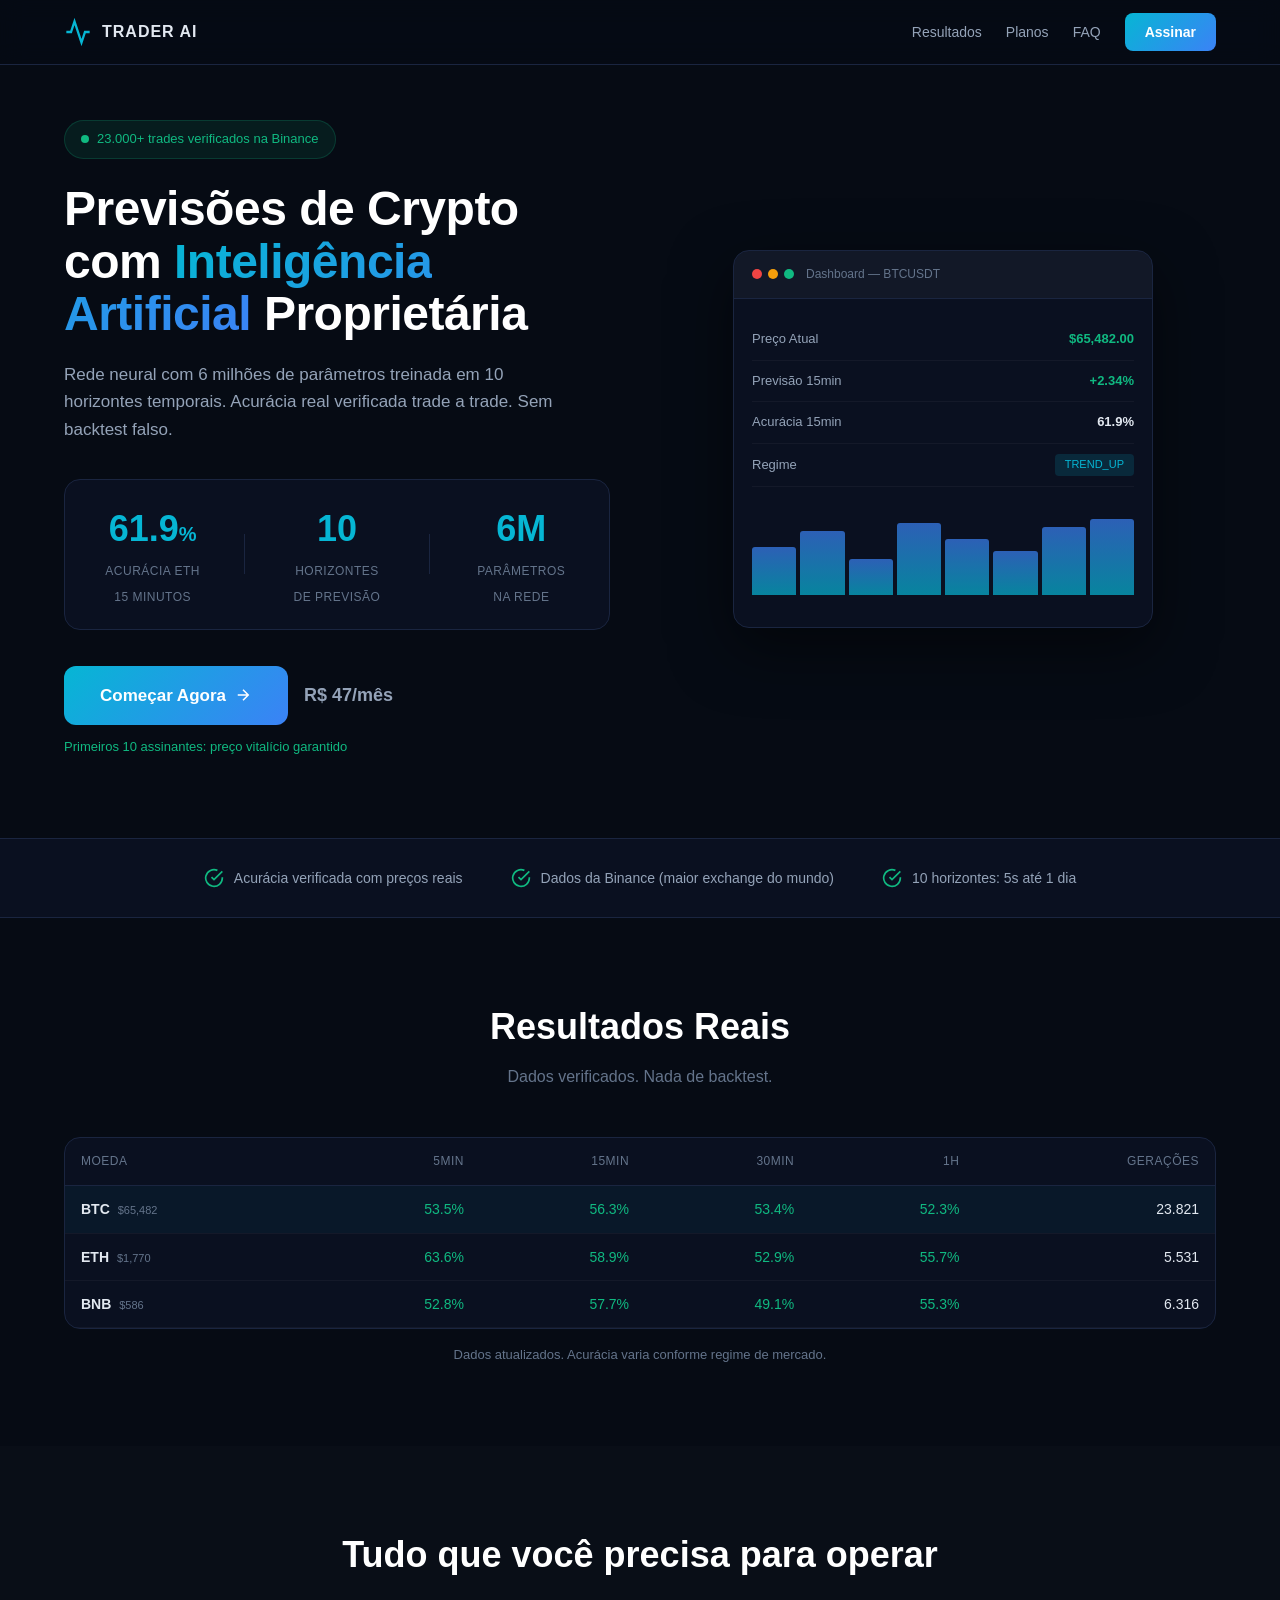
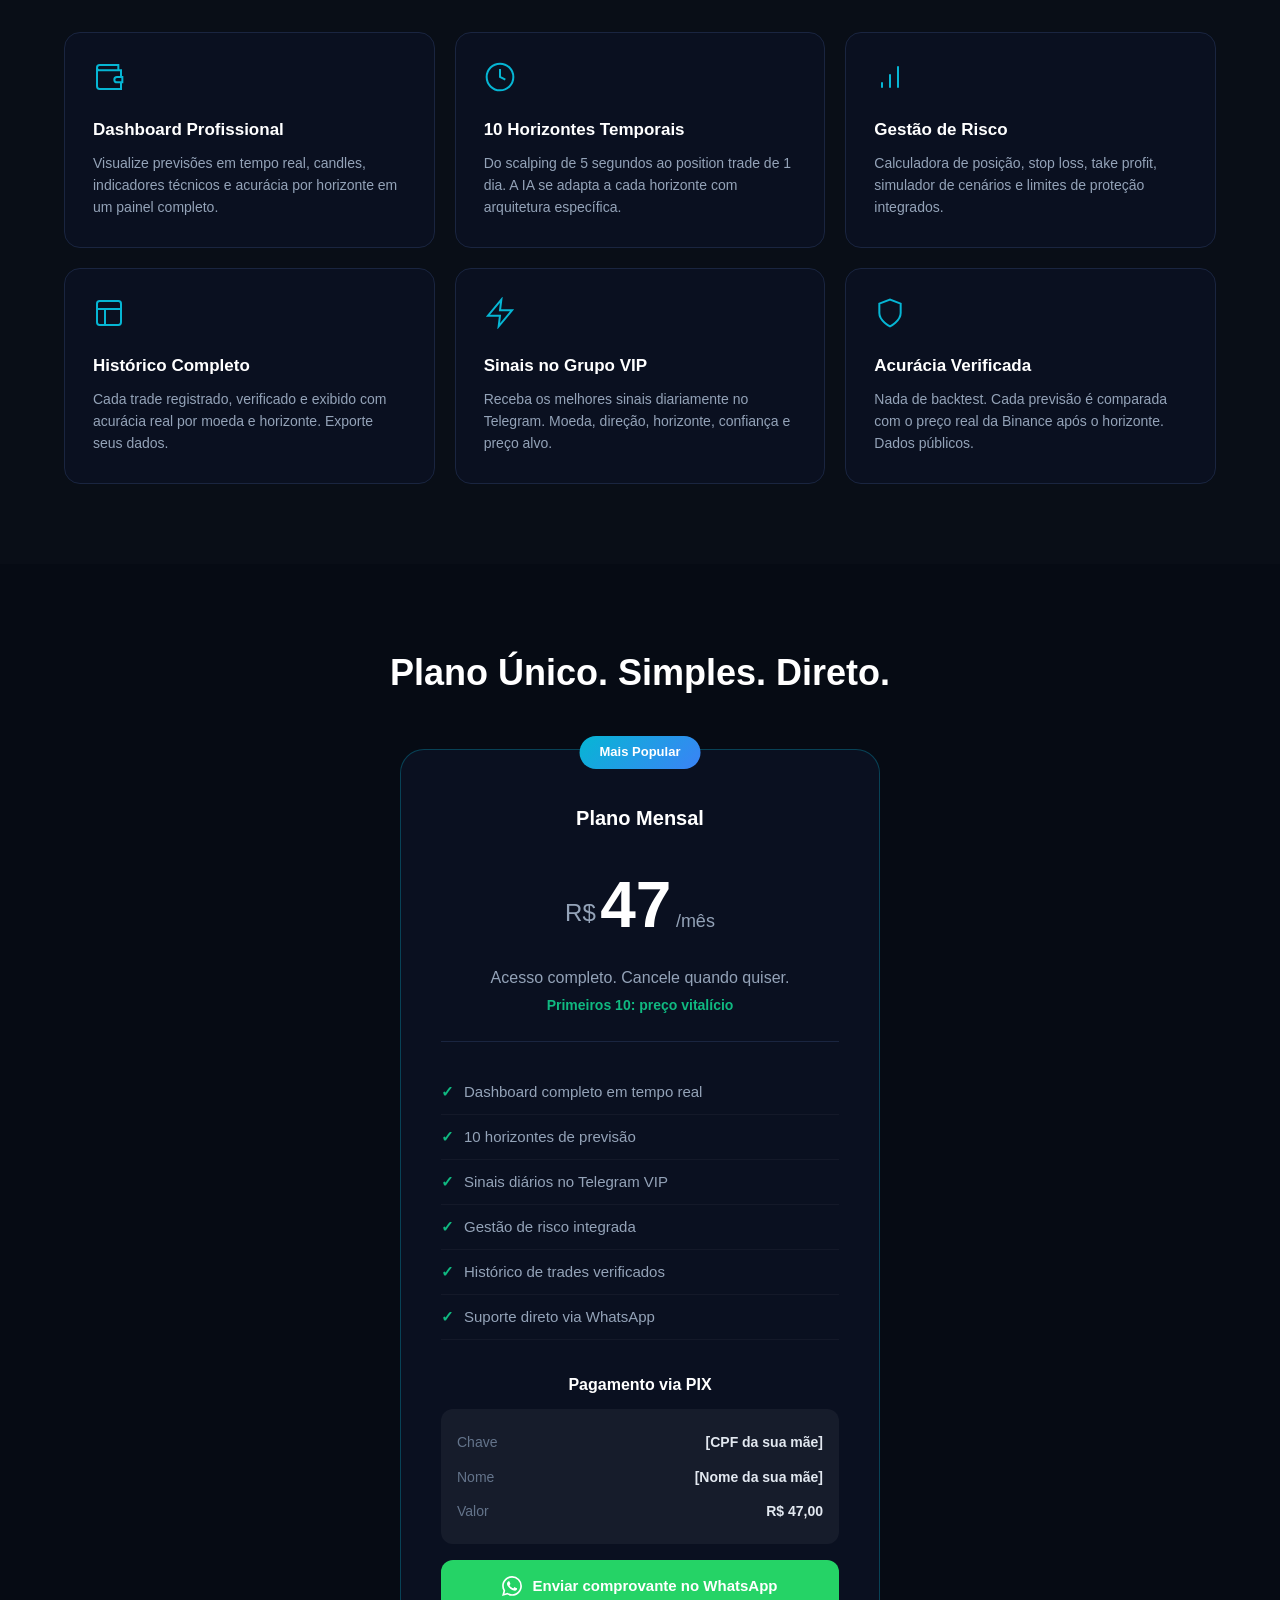
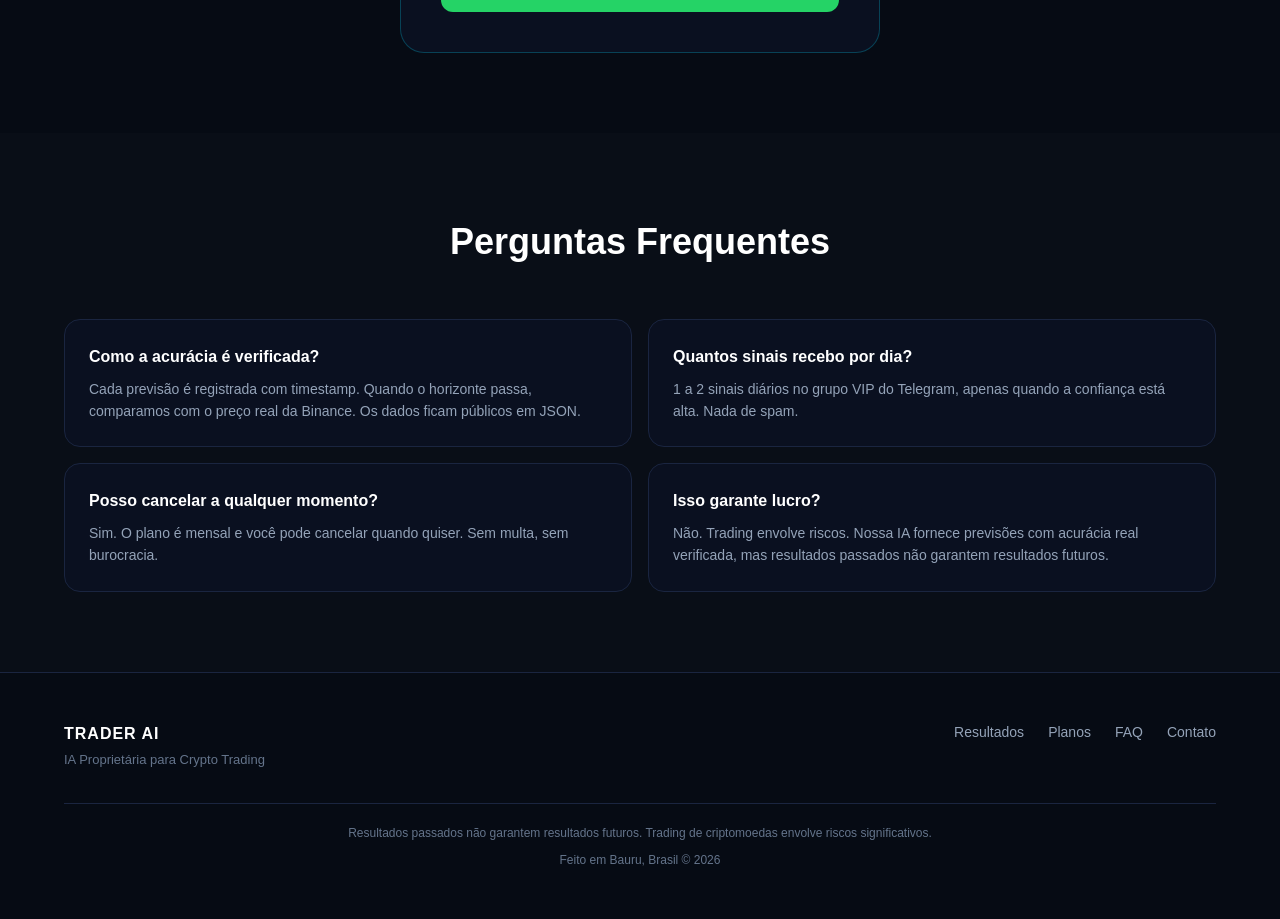
==== index.html @ 10a790f3 "Landing page finalizada - dados de pagamento" ====
<!DOCTYPE html>
<html lang="pt-BR">
<head>
    <meta charset="UTF-8">
    <meta name="viewport" content="width=device-width, initial-scale=1.0">
    <title>Trader AI — Previsões de Crypto com IA Proprietária | 61.9% Acurácia Real</title>
    <meta name="description" content="IA com 6 milhões de parâmetros prevê criptomoedas em 10 horizontes temporais. Acurácia real verificada na Binance. Dashboard profissional. Sinais diários.">
    <link rel="stylesheet" href="style.css">
    <link rel="icon" href="data:image/svg+xml,<svg xmlns='http://www.w3.org/2000/svg' viewBox='0 0 100 100'><text y='.9em' font-size='90'>📊</text></svg>">
</head>
<body>
    <!-- Navbar -->
    <nav class="navbar">
        <div class="container nav-content">
            <a href="#" class="logo">
                <svg width="28" height="28" viewBox="0 0 24 24" fill="none" stroke="currentColor" stroke-width="2"><polyline points="22 12 18 12 15 21 9 3 6 12 2 12"/></svg>
                <span>TRADER AI</span>
            </a>
            <div class="nav-links">
                <a href="#resultados">Resultados</a>
                <a href="#planos">Planos</a>
                <a href="#faq">FAQ</a>
                <a href="#pagar" class="nav-cta">Assinar</a>
            </div>
        </div>
    </nav>

    <!-- Hero -->
    <section class="hero">
        <div class="container">
            <div class="hero-grid">
                <div class="hero-text">
                    <div class="hero-badge">
                        <span class="pulse"></span>
                        23.000+ trades verificados na Binance
                    </div>
                    <h1>
                        Previsões de Crypto com
                        <span class="gradient-text">Inteligência Artificial</span>
                        Proprietária
                    </h1>
                    <p class="hero-desc">
                        Rede neural com 6 milhões de parâmetros treinada em 10 horizontes temporais.
                        Acurácia real verificada trade a trade. Sem backtest falso.
                    </p>
                    
                    <!-- Métricas -->
                    <div class="hero-metrics">
                        <div class="hero-metric">
                            <span class="hero-metric-value">61.9<span class="unit">%</span></span>
                            <span class="hero-metric-label">Acurácia ETH<br>15 minutos</span>
                        </div>
                        <div class="hero-metric-divider"></div>
                        <div class="hero-metric">
                            <span class="hero-metric-value">10</span>
                            <span class="hero-metric-label">Horizontes<br>de Previsão</span>
                        </div>
                        <div class="hero-metric-divider"></div>
                        <div class="hero-metric">
                            <span class="hero-metric-value">6M</span>
                            <span class="hero-metric-label">Parâmetros<br>na Rede</span>
                        </div>
                    </div>

                    <!-- CTA -->
                    <div class="hero-cta">
                        <a href="#pagar" class="btn-primary">
                            Começar Agora
                            <svg width="18" height="18" viewBox="0 0 24 24" fill="none" stroke="currentColor" stroke-width="2"><path d="M5 12h14M12 5l7 7-7 7"/></svg>
                        </a>
                        <span class="hero-price">R$ 47/mês</span>
                    </div>
                    <p class="hero-guarantee">Primeiros 10 assinantes: preço vitalício garantido</p>
                </div>

                <!-- Dashboard Preview -->
                <div class="hero-preview">
                    <div class="preview-card">
                        <div class="preview-header">
                            <div class="preview-dots">
                                <span></span><span></span><span></span>
                            </div>
                            <span class="preview-title">Dashboard — BTCUSDT</span>
                        </div>
                        <div class="preview-body">
                            <div class="preview-row">
                                <span>Preço Atual</span>
                                <span class="preview-value up">$65,482.00</span>
                            </div>
                            <div class="preview-row">
                                <span>Previsão 15min</span>
                                <span class="preview-value up">+2.34%</span>
                            </div>
                            <div class="preview-row">
                                <span>Acurácia 15min</span>
                                <span class="preview-value">61.9%</span>
                            </div>
                            <div class="preview-row">
                                <span>Regime</span>
                                <span class="preview-badge">trend_up</span>
                            </div>
                            <div class="preview-chart">
                                <div class="chart-bars">
                                    <span style="height:60%"></span><span style="height:80%"></span>
                                    <span style="height:45%"></span><span style="height:90%"></span>
                                    <span style="height:70%"></span><span style="height:55%"></span>
                                    <span style="height:85%"></span><span style="height:95%"></span>
                                </div>
                            </div>
                        </div>
                    </div>
                </div>
            </div>
        </div>
    </section>

    <!-- Trust Bar -->
    <section class="trust-bar">
        <div class="container">
            <div class="trust-items">
                <div class="trust-item">
                    <svg width="20" height="20" viewBox="0 0 24 24" fill="none" stroke="#10b981" stroke-width="2"><path d="M22 11.08V12a10 10 0 1 1-5.93-9.14"/><polyline points="22 4 12 14.01 9 11.01"/></svg>
                    <span>Acurácia verificada com preços reais</span>
                </div>
                <div class="trust-item">
                    <svg width="20" height="20" viewBox="0 0 24 24" fill="none" stroke="#10b981" stroke-width="2"><path d="M22 11.08V12a10 10 0 1 1-5.93-9.14"/><polyline points="22 4 12 14.01 9 11.01"/></svg>
                    <span>Dados da Binance (maior exchange do mundo)</span>
                </div>
                <div class="trust-item">
                    <svg width="20" height="20" viewBox="0 0 24 24" fill="none" stroke="#10b981" stroke-width="2"><path d="M22 11.08V12a10 10 0 1 1-5.93-9.14"/><polyline points="22 4 12 14.01 9 11.01"/></svg>
                    <span>10 horizontes: 5s até 1 dia</span>
                </div>
            </div>
        </div>
    </section>

    <!-- Resultados Reais -->
    <section class="results" id="resultados">
        <div class="container">
            <h2>Resultados Reais</h2>
            <p class="section-sub">Dados verificados. Nada de backtest.</p>
            
            <div class="results-table-wrapper">
                <table class="results-table">
                    <thead>
                        <tr>
                            <th>Moeda</th>
                            <th>5min</th>
                            <th>15min</th>
                            <th>30min</th>
                            <th>1h</th>
                            <th>Gerações</th>
                        </tr>
                    </thead>
                    <tbody>
                        <tr class="highlight-row">
                            <td><strong>BTC</strong> <span class="price-small">$65,482</span></td>
                            <td class="up">53.5%</td>
                            <td class="up">56.3%</td>
                            <td class="up">53.4%</td>
                            <td class="up">52.3%</td>
                            <td>23.821</td>
                        </tr>
                        <tr>
                            <td><strong>ETH</strong> <span class="price-small">$1,770</span></td>
                            <td class="up">63.6%</td>
                            <td class="up">58.9%</td>
                            <td class="up">52.9%</td>
                            <td class="up">55.7%</td>
                            <td>5.531</td>
                        </tr>
                        <tr>
                            <td><strong>BNB</strong> <span class="price-small">$586</span></td>
                            <td class="up">52.8%</td>
                            <td class="up">57.7%</td>
                            <td class="up">49.1%</td>
                            <td class="up">55.3%</td>
                            <td>6.316</td>
                        </tr>
                    </tbody>
                </table>
            </div>
            <p class="results-note">Dados atualizados. Acurácia varia conforme regime de mercado.</p>
        </div>
    </section>

    <!-- Features -->
    <section class="features">
        <div class="container">
            <h2>Tudo que você precisa para operar</h2>
            <div class="features-grid">
                <div class="feature-card">
                    <div class="feature-icon">
                        <svg width="32" height="32" viewBox="0 0 24 24" fill="none" stroke="#06b6d4" stroke-width="1.5"><path d="M21 12V7H5a2 2 0 0 1 0-4h14v4"/><path d="M3 5v14a2 2 0 0 0 2 2h16v-5"/><path d="M18 12a2 2 0 0 0 0 4h4v-4Z"/></svg>
                    </div>
                    <h3>Dashboard Profissional</h3>
                    <p>Visualize previsões em tempo real, candles, indicadores técnicos e acurácia por horizonte em um painel completo.</p>
                </div>
                <div class="feature-card">
                    <div class="feature-icon">
                        <svg width="32" height="32" viewBox="0 0 24 24" fill="none" stroke="#06b6d4" stroke-width="1.5"><circle cx="12" cy="12" r="10"/><path d="M12 6v6l4 2"/></svg>
                    </div>
                    <h3>10 Horizontes Temporais</h3>
                    <p>Do scalping de 5 segundos ao position trade de 1 dia. A IA se adapta a cada horizonte com arquitetura específica.</p>
                </div>
                <div class="feature-card">
                    <div class="feature-icon">
                        <svg width="32" height="32" viewBox="0 0 24 24" fill="none" stroke="#06b6d4" stroke-width="1.5"><path d="M12 20V10"/><path d="M18 20V4"/><path d="M6 20v-4"/></svg>
                    </div>
                    <h3>Gestão de Risco</h3>
                    <p>Calculadora de posição, stop loss, take profit, simulador de cenários e limites de proteção integrados.</p>
                </div>
                <div class="feature-card">
                    <div class="feature-icon">
                        <svg width="32" height="32" viewBox="0 0 24 24" fill="none" stroke="#06b6d4" stroke-width="1.5"><rect x="3" y="3" width="18" height="18" rx="2" ry="2"/><line x1="3" y1="9" x2="21" y2="9"/><line x1="9" y1="21" x2="9" y2="9"/></svg>
                    </div>
                    <h3>Histórico Completo</h3>
                    <p>Cada trade registrado, verificado e exibido com acurácia real por moeda e horizonte. Exporte seus dados.</p>
                </div>
                <div class="feature-card">
                    <div class="feature-icon">
                        <svg width="32" height="32" viewBox="0 0 24 24" fill="none" stroke="#06b6d4" stroke-width="1.5"><path d="M13 2L3 14h9l-1 8 10-12h-9l1-8z"/></svg>
                    </div>
                    <h3>Sinais no Grupo VIP</h3>
                    <p>Receba os melhores sinais diariamente no Telegram. Moeda, direção, horizonte, confiança e preço alvo.</p>
                </div>
                <div class="feature-card">
                    <div class="feature-icon">
                        <svg width="32" height="32" viewBox="0 0 24 24" fill="none" stroke="#06b6d4" stroke-width="1.5"><path d="M12 22s8-4 8-10V5l-8-3-8 3v7c0 6 8 10 8 10z"/></svg>
                    </div>
                    <h3>Acurácia Verificada</h3>
                    <p>Nada de backtest. Cada previsão é comparada com o preço real da Binance após o horizonte. Dados públicos.</p>
                </div>
            </div>
        </div>
    </section>

    <!-- Planos -->
    <section class="pricing" id="planos">
        <div class="container">
            <h2>Plano Único. Simples. Direto.</h2>
            
            <div class="pricing-card" id="pagar">
                <div class="pricing-badge">Mais Popular</div>
                <h3>Plano Mensal</h3>
                <div class="pricing-price">
                    <span class="price-symbol">R$</span>
                    <span class="price-amount">47</span>
                    <span class="price-month">/mês</span>
                </div>
                <p class="pricing-desc">Acesso completo. Cancele quando quiser.</p>
                <p class="pricing-lifetime">Primeiros 10: preço vitalício</p>
                
                <ul class="pricing-features">
                    <li>Dashboard completo em tempo real</li>
                    <li>10 horizontes de previsão</li>
                    <li>Sinais diários no Telegram VIP</li>
                    <li>Gestão de risco integrada</li>
                    <li>Histórico de trades verificados</li>
                    <li>Suporte direto via WhatsApp</li>
                </ul>

                <div class="payment-section">
                    <h4>Pagamento via PIX</h4>
                    <div class="pix-box">
                        <div class="pix-row">
                            <span class="pix-label">Chave</span>
                            <span class="pix-value">[CPF da sua mãe]</span>
                        </div>
                        <div class="pix-row">
                            <span class="pix-label">Nome</span>
                            <span class="pix-value">[Nome da sua mãe]</span>
                        </div>
                        <div class="pix-row">
                            <span class="pix-label">Valor</span>
                            <span class="pix-value">R$ 47,00</span>
                        </div>
                    </div>
                    
                    <a href="https://wa.me/14991840826" class="btn-whatsapp" target="_blank">
                        <svg width="20" height="20" viewBox="0 0 24 24" fill="currentColor"><path d="M17.472 14.382c-.297-.149-1.758-.867-2.03-.967-.273-.099-.471-.148-.67.15-.197.297-.767.966-.94 1.164-.173.199-.347.223-.644.075-.297-.15-1.255-.463-2.39-1.475-.883-.788-1.48-1.761-1.653-2.059-.173-.297-.018-.458.13-.606.134-.133.298-.347.446-.52.149-.174.198-.298.298-.497.099-.198.05-.371-.025-.52-.075-.149-.669-1.612-.916-2.207-.242-.579-.487-.5-.669-.51-.173-.008-.371-.01-.57-.01-.198 0-.52.074-.792.372-.272.297-1.04 1.016-1.04 2.479 0 1.462 1.065 2.875 1.213 3.074.149.198 2.096 3.2 5.077 4.487.709.306 1.262.489 1.694.625.712.227 1.36.195 1.871.118.571-.085 1.758-.719 2.006-1.413.248-.694.248-1.289.173-1.413-.074-.124-.272-.198-.57-.347m-5.421 7.403h-.004a9.87 9.87 0 0 1-5.031-1.378l-.361-.214-3.741.982.998-3.648-.235-.374a9.86 9.86 0 0 1-1.51-5.26c.001-5.45 4.436-9.884 9.888-9.884 2.64 0 5.122 1.03 6.988 2.898a9.825 9.825 0 0 1 2.893 6.994c-.003 5.45-4.437 9.884-9.885 9.884m8.413-18.297A11.815 11.815 0 0 0 12.05 0C5.495 0 .16 5.335.157 11.892c0 2.096.547 4.142 1.588 5.945L.057 24l6.305-1.654a11.882 11.882 0 0 0 5.683 1.448h.005c6.554 0 11.89-5.335 11.893-11.893a11.821 11.821 0 0 0-3.48-8.413Z"/></svg>
                        Enviar comprovante no WhatsApp
                    </a>
                </div>
            </div>
        </div>
    </section>

    <!-- FAQ -->
    <section class="faq" id="faq">
        <div class="container">
            <h2>Perguntas Frequentes</h2>
            <div class="faq-grid">
                <div class="faq-card">
                    <h3>Como a acurácia é verificada?</h3>
                    <p>Cada previsão é registrada com timestamp. Quando o horizonte passa, comparamos com o preço real da Binance. Os dados ficam públicos em JSON.</p>
                </div>
                <div class="faq-card">
                    <h3>Quantos sinais recebo por dia?</h3>
                    <p>1 a 2 sinais diários no grupo VIP do Telegram, apenas quando a confiança está alta. Nada de spam.</p>
                </div>
                <div class="faq-card">
                    <h3>Posso cancelar a qualquer momento?</h3>
                    <p>Sim. O plano é mensal e você pode cancelar quando quiser. Sem multa, sem burocracia.</p>
                </div>
                <div class="faq-card">
                    <h3>Isso garante lucro?</h3>
                    <p>Não. Trading envolve riscos. Nossa IA fornece previsões com acurácia real verificada, mas resultados passados não garantem resultados futuros.</p>
                </div>
            </div>
        </div>
    </section>

    <!-- Footer -->
    <footer>
        <div class="container">
            <div class="footer-content">
                <div class="footer-brand">
                    <span class="logo-text">TRADER AI</span>
                    <p>IA Proprietária para Crypto Trading</p>
                </div>
                <div class="footer-links">
                    <a href="#resultados">Resultados</a>
                    <a href="#planos">Planos</a>
                    <a href="#faq">FAQ</a>
                    <a href="https://wa.me/14991840826">Contato</a>
                </div>
            </div>
            <div class="footer-bottom">
                <p>Resultados passados não garantem resultados futuros. Trading de criptomoedas envolve riscos significativos.</p>
                <p class="footer-copy">Feito em Bauru, Brasil &copy; 2026</p>
            </div>
        </div>
    </footer>
</body>
</html>
---- style.css ----
/* ============================================ */
/* TRADER AI - LANDING PAGE PREMIUM             */
/* ============================================ */

:root {
    --bg: #060b14;
    --bg-card: #0a1020;
    --border: #1a2540;
    --cyan: #06b6d4;
    --blue: #3b82f6;
    --green: #10b981;
    --red: #ef4444;
    --text: #e2e8f0;
    --text-dim: #94a3b8;
    --text-muted: #64748b;
}

* {
    margin: 0;
    padding: 0;
    box-sizing: border-box;
}

body {
    font-family: -apple-system, BlinkMacSystemFont, 'Segoe UI', 'Inter', Roboto, sans-serif;
    background: var(--bg);
    color: var(--text);
    line-height: 1.6;
    -webkit-font-smoothing: antialiased;
}

.container {
    max-width: 1200px;
    margin: 0 auto;
    padding: 0 24px;
}

/* ============================================ */
/* NAVBAR                                       */
/* ============================================ */

.navbar {
    position: fixed;
    top: 0;
    left: 0;
    right: 0;
    z-index: 100;
    background: rgba(6, 11, 20, 0.9);
    backdrop-filter: blur(12px);
    border-bottom: 1px solid var(--border);
}

.nav-content {
    display: flex;
    align-items: center;
    justify-content: space-between;
    height: 64px;
}

.logo {
    display: flex;
    align-items: center;
    gap: 10px;
    color: var(--text);
    text-decoration: none;
    font-weight: 700;
    font-size: 16px;
    letter-spacing: 1px;
}

.logo svg {
    color: var(--cyan);
}

.nav-links {
    display: flex;
    align-items: center;
    gap: 24px;
}

.nav-links a {
    color: var(--text-dim);
    text-decoration: none;
    font-size: 14px;
    transition: color 0.2s;
}

.nav-links a:hover {
    color: var(--text);
}

.nav-cta {
    padding: 8px 20px;
    background: linear-gradient(135deg, var(--cyan), var(--blue));
    border-radius: 8px;
    color: #fff !important;
    font-weight: 600;
}

.nav-cta:hover {
    opacity: 0.9;
}

/* ============================================ */
/* HERO                                         */
/* ============================================ */

.hero {
    padding: 120px 0 80px;
}

.hero-grid {
    display: grid;
    grid-template-columns: 1fr 1fr;
    gap: 60px;
    align-items: center;
}

.hero-badge {
    display: inline-flex;
    align-items: center;
    gap: 8px;
    padding: 8px 16px;
    background: rgba(16, 185, 129, 0.1);
    border: 1px solid rgba(16, 185, 129, 0.2);
    border-radius: 50px;
    font-size: 13px;
    color: var(--green);
    margin-bottom: 24px;
}

.pulse {
    width: 8px;
    height: 8px;
    background: var(--green);
    border-radius: 50%;
    animation: pulse 2s infinite;
}

@keyframes pulse {
    0%, 100% { opacity: 1; }
    50% { opacity: 0.4; }
}

.hero-text h1 {
    font-size: 48px;
    font-weight: 800;
    line-height: 1.1;
    color: #fff;
    margin-bottom: 20px;
    letter-spacing: -0.5px;
}

.gradient-text {
    background: linear-gradient(135deg, var(--cyan), var(--blue));
    -webkit-background-clip: text;
    -webkit-text-fill-color: transparent;
    background-clip: text;
}

.hero-desc {
    font-size: 17px;
    color: var(--text-dim);
    max-width: 500px;
    margin-bottom: 36px;
}

/* Hero Metrics */
.hero-metrics {
    display: flex;
    align-items: center;
    gap: 24px;
    margin-bottom: 36px;
    padding: 20px;
    background: var(--bg-card);
    border: 1px solid var(--border);
    border-radius: 16px;
}

.hero-metric {
    text-align: center;
    flex: 1;
}

.hero-metric-value {
    font-size: 36px;
    font-weight: 800;
    color: var(--cyan);
    display: block;
}

.hero-metric-value .unit {
    font-size: 20px;
}

.hero-metric-label {
    font-size: 12px;
    color: var(--text-muted);
    text-transform: uppercase;
    letter-spacing: 0.5px;
}

.hero-metric-divider {
    width: 1px;
    height: 40px;
    background: var(--border);
}

/* Hero CTA */
.hero-cta {
    display: flex;
    align-items: center;
    gap: 16px;
    margin-bottom: 12px;
}

.btn-primary {
    display: inline-flex;
    align-items: center;
    gap: 8px;
    padding: 16px 36px;
    background: linear-gradient(135deg, var(--cyan), var(--blue));
    color: #fff;
    text-decoration: none;
    border-radius: 12px;
    font-size: 17px;
    font-weight: 700;
    transition: transform 0.2s, box-shadow 0.2s;
    border: none;
    cursor: pointer;
}

.btn-primary:hover {
    transform: translateY(-2px);
    box-shadow: 0 8px 32px rgba(6, 182, 212, 0.3);
}

.hero-price {
    font-size: 18px;
    color: var(--text-dim);
    font-weight: 600;
}

.hero-guarantee {
    font-size: 13px;
    color: var(--green);
}

/* Hero Preview */
.hero-preview {
    display: flex;
    justify-content: center;
}

.preview-card {
    width: 100%;
    max-width: 420px;
    background: var(--bg-card);
    border: 1px solid var(--border);
    border-radius: 16px;
    overflow: hidden;
    box-shadow: 0 20px 60px rgba(0,0,0,0.5);
}

.preview-header {
    display: flex;
    align-items: center;
    gap: 12px;
    padding: 14px 18px;
    background: rgba(255,255,255,0.03);
    border-bottom: 1px solid var(--border);
}

.preview-dots {
    display: flex;
    gap: 6px;
}

.preview-dots span {
    width: 10px;
    height: 10px;
    border-radius: 50%;
    background: #334155;
}

.preview-dots span:first-child { background: #ef4444; }
.preview-dots span:nth-child(2) { background: #f59e0b; }
.preview-dots span:last-child { background: #10b981; }

.preview-title {
    font-size: 12px;
    color: var(--text-muted);
}

.preview-body {
    padding: 20px 18px;
}

.preview-row {
    display: flex;
    justify-content: space-between;
    align-items: center;
    padding: 10px 0;
    border-bottom: 1px solid rgba(255,255,255,0.04);
    font-size: 13px;
    color: var(--text-dim);
}

.preview-value { font-weight: 700; color: var(--text); }
.preview-value.up { color: var(--green); }

.preview-badge {
    padding: 2px 10px;
    background: rgba(6, 182, 212, 0.15);
    border-radius: 4px;
    font-size: 11px;
    color: var(--cyan);
    text-transform: uppercase;
}

.preview-chart {
    margin-top: 16px;
    padding: 12px 0;
}

.chart-bars {
    display: flex;
    align-items: flex-end;
    gap: 4px;
    height: 80px;
}

.chart-bars span {
    flex: 1;
    background: linear-gradient(to top, var(--cyan), var(--blue));
    border-radius: 3px 3px 0 0;
    opacity: 0.7;
    min-height: 20px;
}

/* ============================================ */
/* TRUST BAR                                    */
/* ============================================ */

.trust-bar {
    padding: 28px 0;
    border-top: 1px solid var(--border);
    border-bottom: 1px solid var(--border);
    background: var(--bg-card);
}

.trust-items {
    display: flex;
    justify-content: center;
    gap: 48px;
}

.trust-item {
    display: flex;
    align-items: center;
    gap: 10px;
    font-size: 14px;
    color: var(--text-dim);
}

/* ============================================ */
/* RESULTS                                      */
/* ============================================ */

.results {
    padding: 80px 0;
}

.results h2, .features h2, .pricing h2, .faq h2 {
    text-align: center;
    font-size: 36px;
    color: #fff;
    margin-bottom: 8px;
}

.section-sub {
    text-align: center;
    color: var(--text-muted);
    margin-bottom: 48px;
}

.results-table-wrapper {
    overflow-x: auto;
    border: 1px solid var(--border);
    border-radius: 16px;
    background: var(--bg-card);
}

.results-table {
    width: 100%;
    border-collapse: collapse;
    font-size: 14px;
}

.results-table th {
    text-align: right;
    padding: 14px 16px;
    color: var(--text-muted);
    font-weight: 500;
    font-size: 12px;
    text-transform: uppercase;
    letter-spacing: 0.5px;
    border-bottom: 1px solid var(--border);
}

.results-table th:first-child {
    text-align: left;
}

.results-table td {
    text-align: right;
    padding: 12px 16px;
    border-bottom: 1px solid rgba(255,255,255,0.04);
    font-weight: 500;
}

.results-table td:first-child {
    text-align: left;
    font-weight: 600;
}

.results-table .highlight-row {
    background: rgba(6, 182, 212, 0.05);
}

.price-small {
    font-size: 11px;
    color: var(--text-muted);
    font-weight: 400;
    margin-left: 4px;
}

.up { color: var(--green); }
.down { color: var(--red); }
.neutral { color: #f59e0b; }

.results-note {
    text-align: center;
    color: var(--text-muted);
    font-size: 13px;
    margin-top: 16px;
}

/* ============================================ */
/* FEATURES                                     */
/* ============================================ */

.features {
    padding: 80px 0;
    background: rgba(255,255,255,0.01);
}

.features-grid {
    display: grid;
    grid-template-columns: repeat(3, 1fr);
    gap: 20px;
    margin-top: 48px;
}

.feature-card {
    background: var(--bg-card);
    border: 1px solid var(--border);
    border-radius: 16px;
    padding: 28px;
    transition: border-color 0.3s, transform 0.3s;
}

.feature-card:hover {
    border-color: rgba(6, 182, 212, 0.3);
    transform: translateY(-2px);
}

.feature-icon {
    margin-bottom: 16px;
}

.feature-card h3 {
    font-size: 17px;
    color: #fff;
    margin-bottom: 8px;
}

.feature-card p {
    font-size: 14px;
    color: var(--text-dim);
}

/* ============================================ */
/* PRICING                                      */
/* ============================================ */

.pricing {
    padding: 80px 0;
}

.pricing-card {
    max-width: 480px;
    margin: 48px auto 0;
    background: var(--bg-card);
    border: 1px solid rgba(6, 182, 212, 0.3);
    border-radius: 24px;
    padding: 40px;
    position: relative;
}

.pricing-badge {
    position: absolute;
    top: -14px;
    left: 50%;
    transform: translateX(-50%);
    padding: 6px 20px;
    background: linear-gradient(135deg, var(--cyan), var(--blue));
    border-radius: 50px;
    font-size: 13px;
    font-weight: 700;
    color: #fff;
}

.pricing-card h3 {
    text-align: center;
    font-size: 20px;
    color: #fff;
    margin-top: 12px;
    margin-bottom: 20px;
}

.pricing-price {
    text-align: center;
    margin-bottom: 8px;
}

.price-symbol {
    font-size: 24px;
    color: var(--text-dim);
    vertical-align: super;
}

.price-amount {
    font-size: 64px;
    font-weight: 800;
    color: #fff;
}

.price-month {
    font-size: 18px;
    color: var(--text-dim);
}

.pricing-desc {
    text-align: center;
    color: var(--text-dim);
    margin-bottom: 4px;
}

.pricing-lifetime {
    text-align: center;
    color: var(--green);
    font-size: 14px;
    font-weight: 600;
    margin-bottom: 28px;
    padding-bottom: 24px;
    border-bottom: 1px solid var(--border);
}

.pricing-features {
    list-style: none;
    margin-bottom: 32px;
}

.pricing-features li {
    padding: 10px 0;
    font-size: 15px;
    color: var(--text-dim);
    border-bottom: 1px solid rgba(255,255,255,0.04);
}

.pricing-features li::before {
    content: "✓";
    color: var(--green);
    margin-right: 10px;
    font-weight: 700;
}

.payment-section h4 {
    font-size: 16px;
    color: #fff;
    margin-bottom: 12px;
    text-align: center;
}

.pix-box {
    background: rgba(255,255,255,0.05);
    border-radius: 12px;
    padding: 16px;
    margin-bottom: 16px;
}

.pix-row {
    display: flex;
    justify-content: space-between;
    padding: 6px 0;
    font-size: 14px;
}

.pix-label {
    color: var(--text-muted);
}

.pix-value {
    color: var(--text);
    font-weight: 600;
}

.btn-whatsapp {
    display: flex;
    align-items: center;
    justify-content: center;
    gap: 10px;
    padding: 14px;
    background: #25D366;
    color: #fff;
    text-decoration: none;
    border-radius: 12px;
    font-size: 15px;
    font-weight: 600;
    transition: background 0.2s;
}

.btn-whatsapp:hover {
    background: #20bd5a;
}

/* ============================================ */
/* FAQ                                          */
/* ============================================ */

.faq {
    padding: 80px 0;
    background: rgba(255,255,255,0.01);
}

.faq-grid {
    display: grid;
    grid-template-columns: 1fr 1fr;
    gap: 16px;
    margin-top: 48px;
}

.faq-card {
    background: var(--bg-card);
    border: 1px solid var(--border);
    border-radius: 16px;
    padding: 24px;
}

.faq-card h3 {
    font-size: 16px;
    color: #fff;
    margin-bottom: 8px;
}

.faq-card p {
    font-size: 14px;
    color: var(--text-dim);
}

/* ============================================ */
/* FOOTER                                       */
/* ============================================ */

footer {
    padding: 48px 0;
    border-top: 1px solid var(--border);
}

.footer-content {
    display: flex;
    justify-content: space-between;
    align-items: flex-start;
    margin-bottom: 32px;
}

.logo-text {
    font-weight: 700;
    font-size: 16px;
    letter-spacing: 1px;
    color: #fff;
}

.footer-brand p {
    color: var(--text-muted);
    font-size: 13px;
    margin-top: 4px;
}

.footer-links {
    display: flex;
    gap: 24px;
}

.footer-links a {
    color: var(--text-dim);
    text-decoration: none;
    font-size: 14px;
}

.footer-links a:hover {
    color: var(--text);
}

.footer-bottom {
    border-top: 1px solid var(--border);
    padding-top: 20px;
    text-align: center;
}

.footer-bottom p {
    color: var(--text-muted);
    font-size: 12px;
}

.footer-copy {
    margin-top: 8px;
}

/* Remove scroll horizontal */
html, body {
    overflow-x: hidden;
    width: 100%;
}

.results-table-wrapper {
    overflow-x: auto;
    -webkit-overflow-scrolling: touch;
}

.results-table {
    min-width: 600px;
}

/* ============================================ */
/* RESPONSIVE                                   */
/* ============================================ */

@media (max-width: 768px) {
    .hero-grid {
        grid-template-columns: 1fr;
        gap: 40px;
    }
    
    .hero-text h1 {
        font-size: 32px;
    }
    
    .hero-metrics {
        flex-wrap: wrap;
        gap: 12px;
    }
    
    .hero-metric-divider {
        display: none;
    }
    
    .hero-preview {
        order: -1;
    }
    
    .trust-items {
        flex-direction: column;
        align-items: center;
        gap: 12px;
    }
    
    .features-grid {
        grid-template-columns: 1fr;
    }
    
    .faq-grid {
        grid-template-columns: 1fr;
    }
    
    .nav-links a:not(.nav-cta) {
        display: none;
    }
}
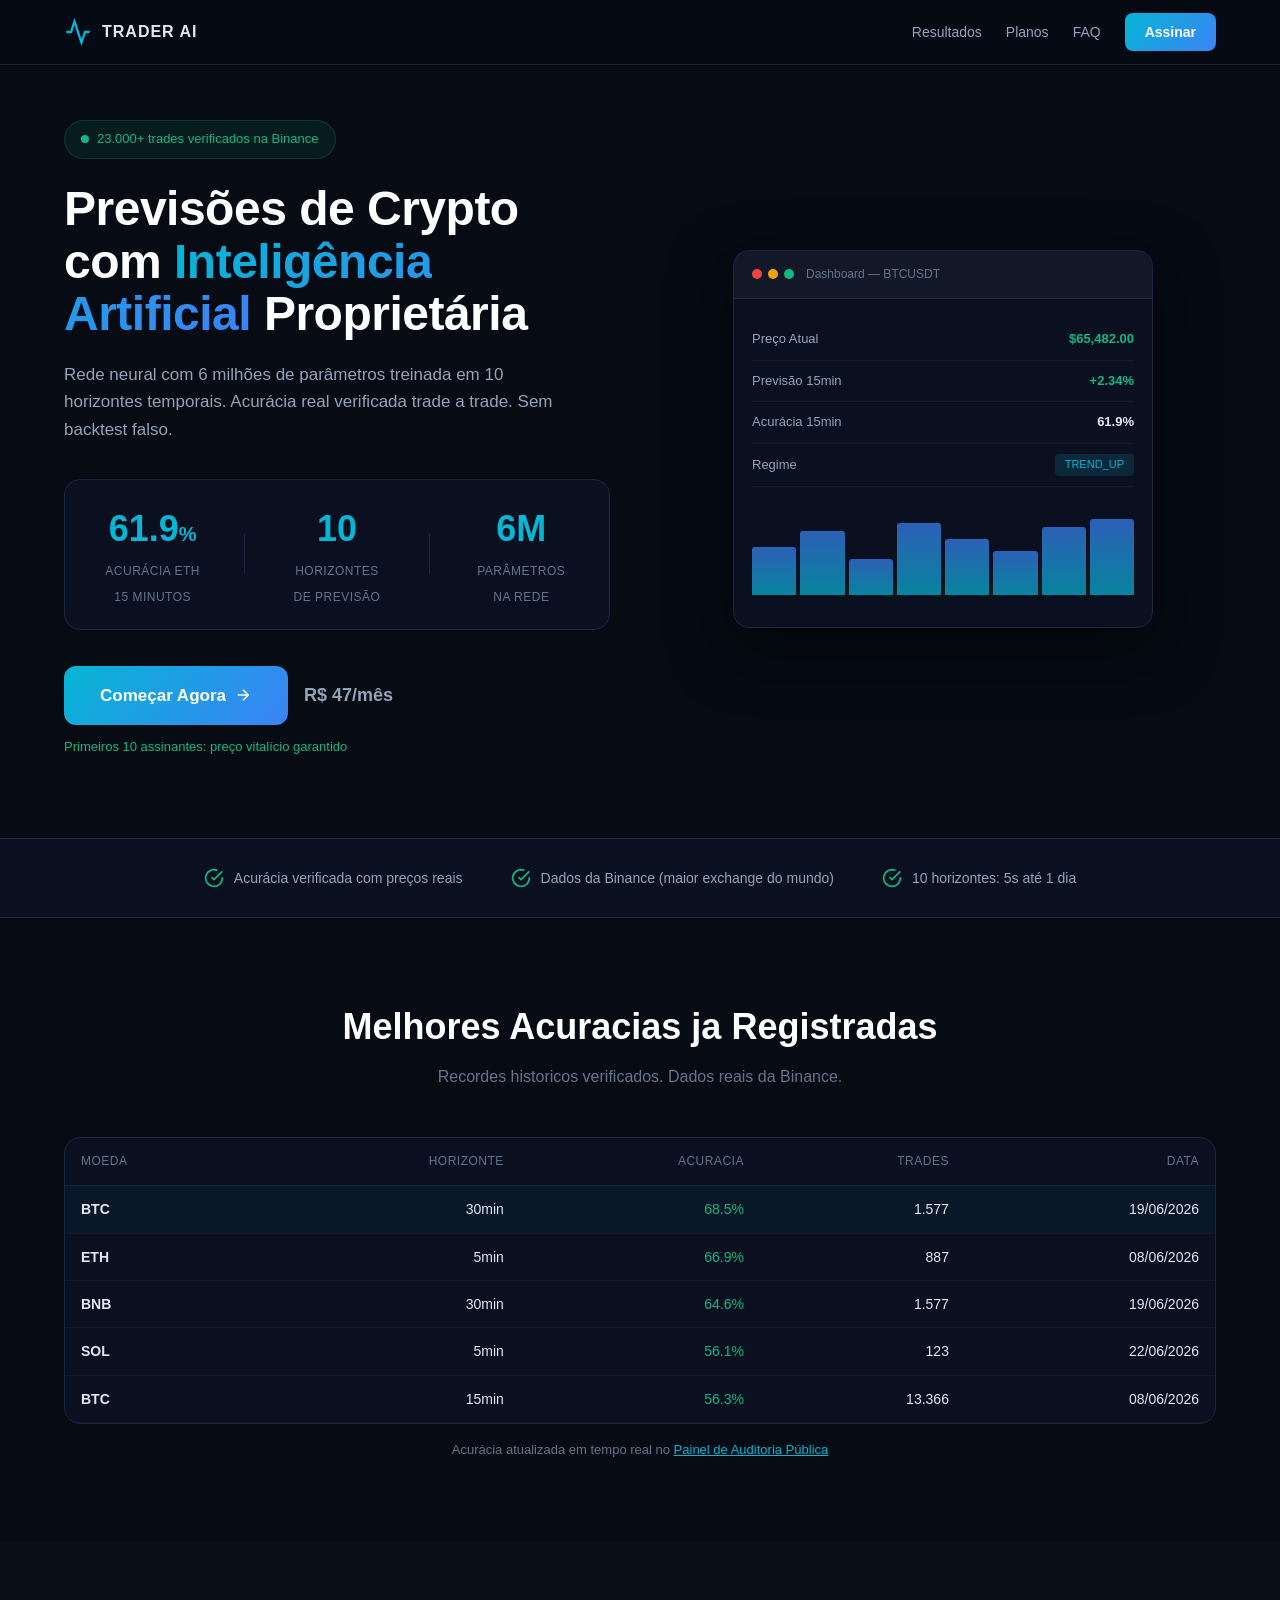
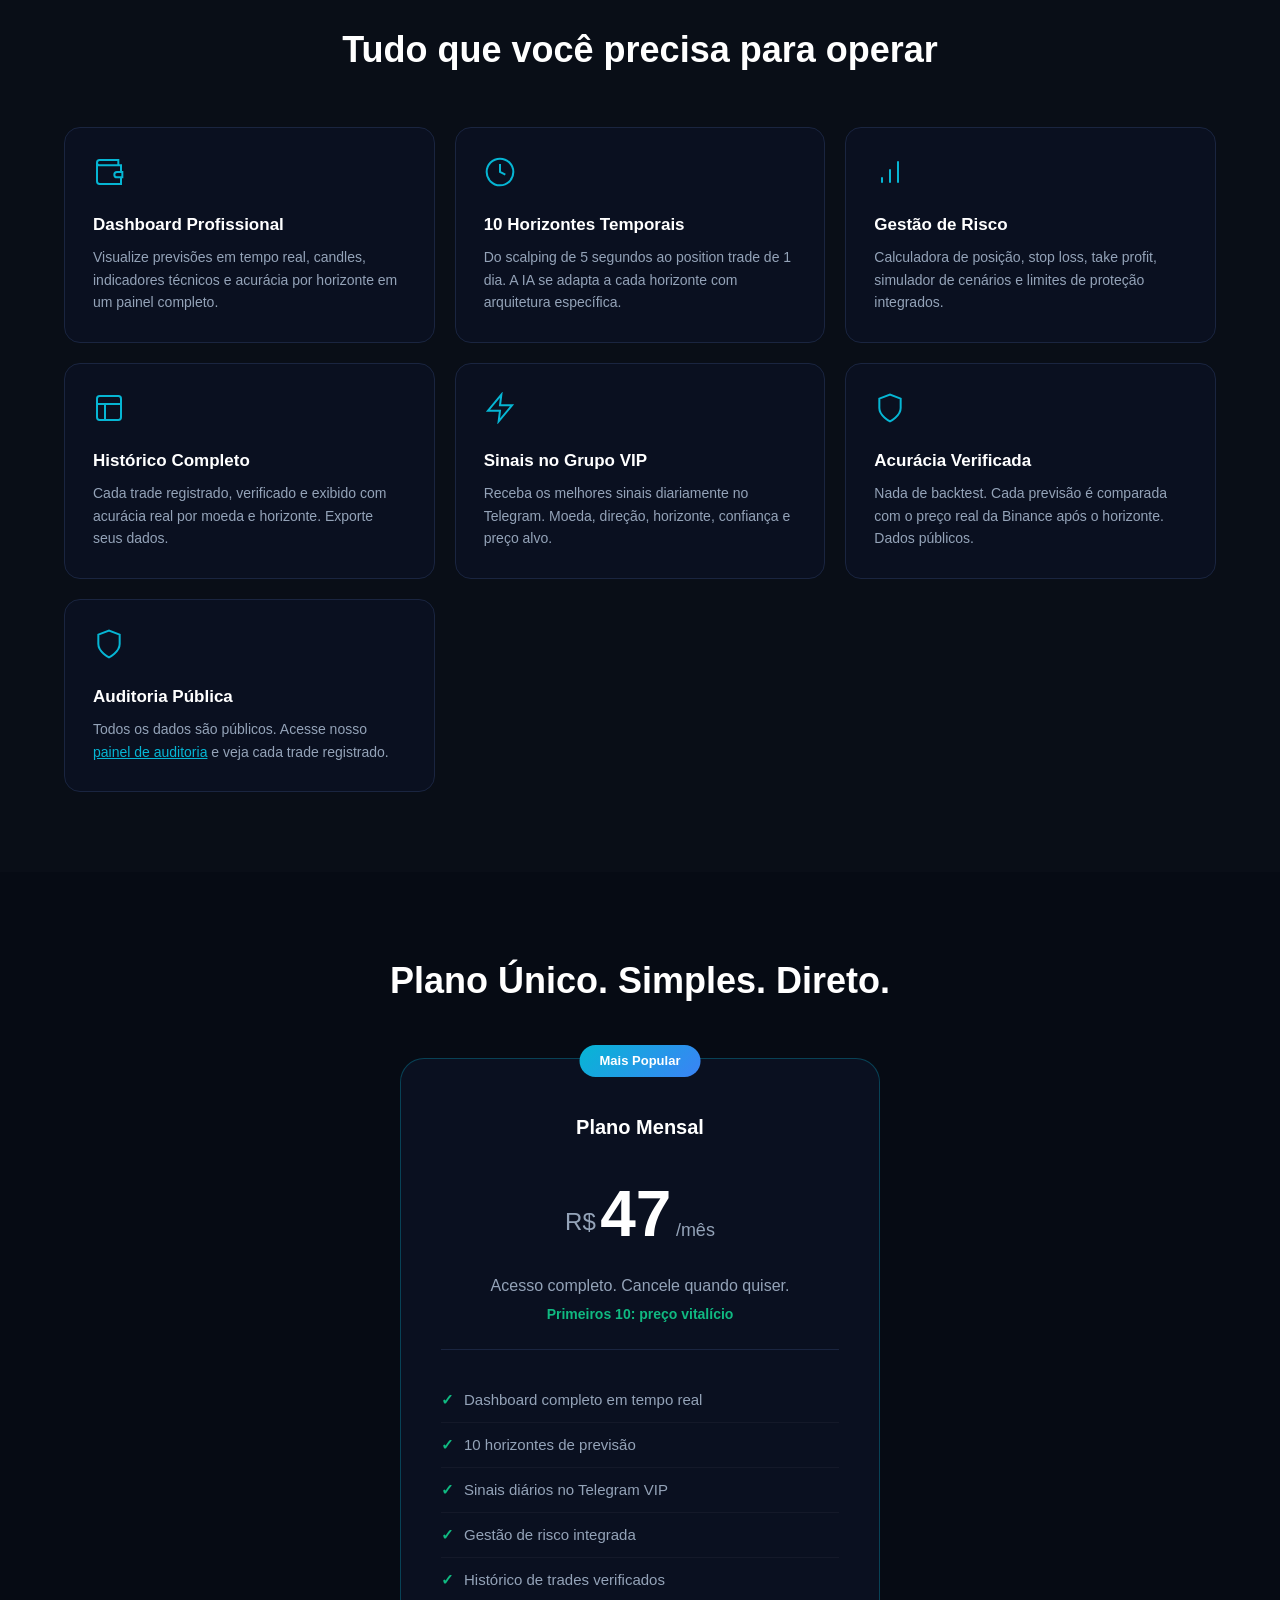
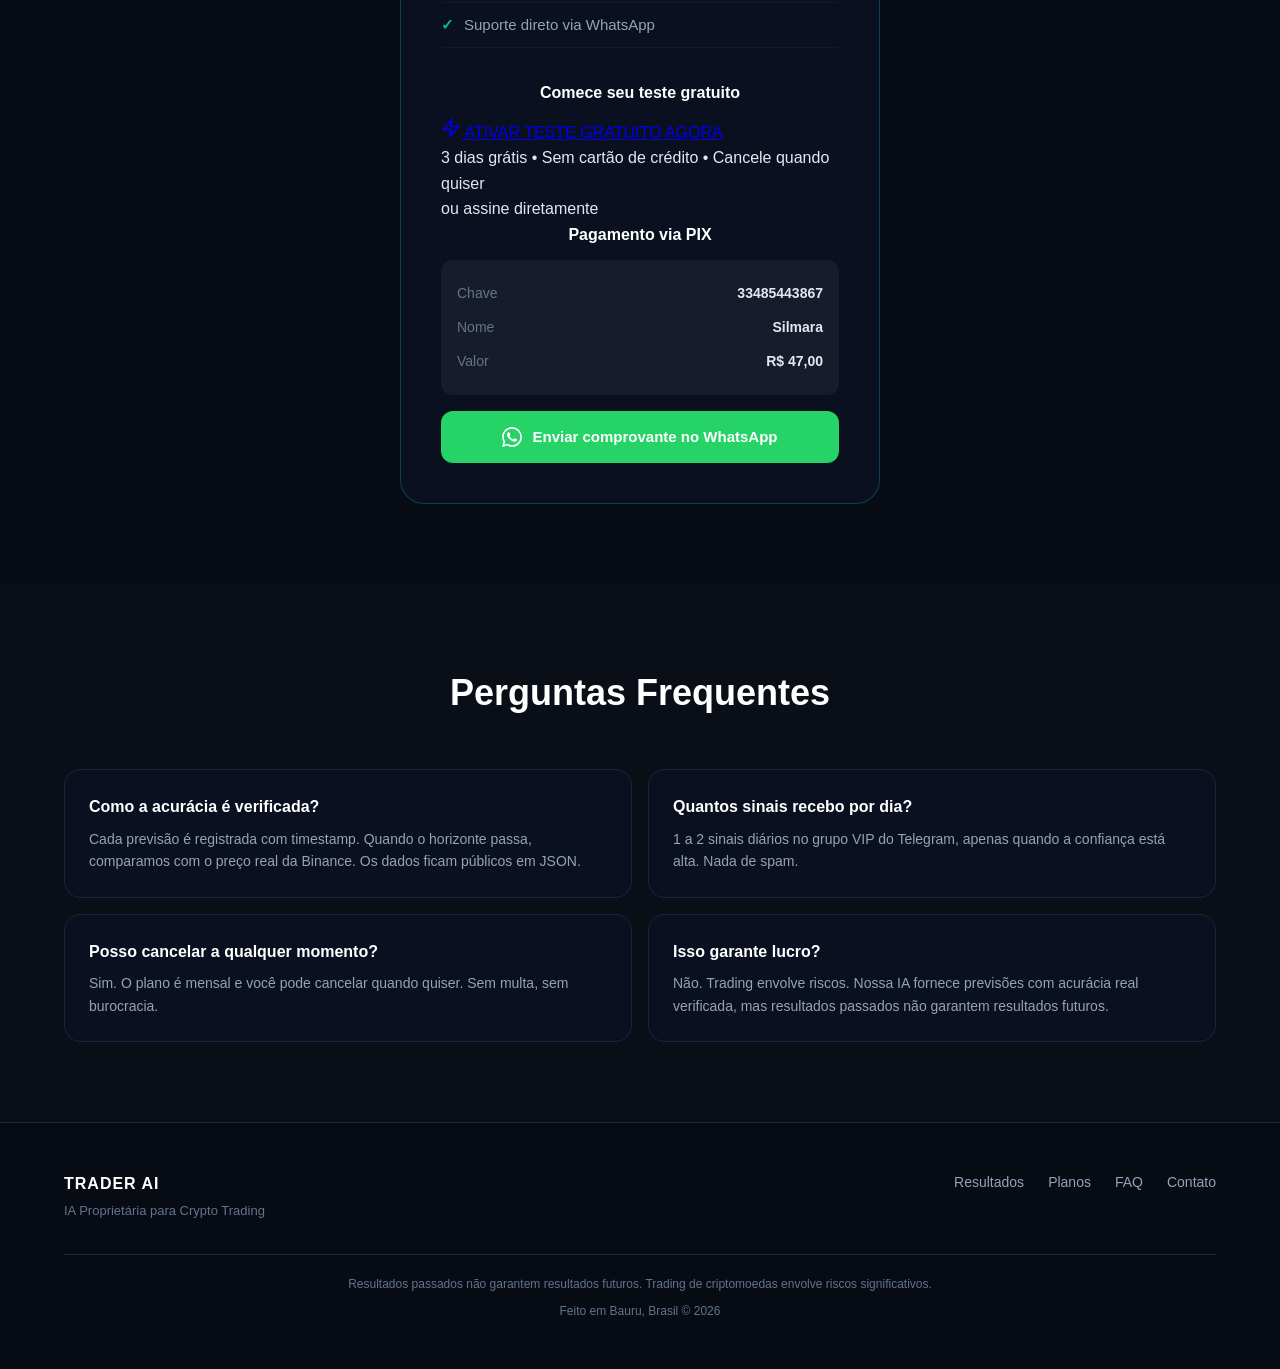
==== commit f0914f5f: "Landing page e dashboard em inglês 2" ====
--- a/index.html
+++ b/index.html
@@ -3,10 +3,10 @@
 <head>
     <meta charset="UTF-8">
     <meta name="viewport" content="width=device-width, initial-scale=1.0">
-    <title>Trader AI — Previsões de Crypto com IA Proprietária | 61.9% Acurácia Real</title>
-    <meta name="description" content="IA com 6 milhões de parâmetros prevê criptomoedas em 10 horizontes temporais. Acurácia real verificada na Binance. Dashboard profissional. Sinais diários.">
+    <title>Trader AI — Previsões de Criptomoedas com Inteligência Artificial</title>
+    <meta name="description" content="Trader AI — Sistema de previsão de criptomoedas com IA proprietária. 10 horizontes temporais. Acurácia real verificada na Binance. Dashboard profissional.">
     <link rel="stylesheet" href="style.css">
-    <link rel="icon" href="data:image/svg+xml,<svg xmlns='http://www.w3.org/2000/svg' viewBox='0 0 100 100'><text y='.9em' font-size='90'>📊</text></svg>">
+    <link rel="icon" href="data:,">
 </head>
 <body>
     <!-- Navbar -->
@@ -134,55 +134,68 @@
         </div>
     </section>
 
-    <!-- Resultados Reais -->
-    <section class="results" id="resultados">
-        <div class="container">
-            <h2>Resultados Reais</h2>
-            <p class="section-sub">Dados verificados. Nada de backtest.</p>
-            
-            <div class="results-table-wrapper">
-                <table class="results-table">
-                    <thead>
-                        <tr>
-                            <th>Moeda</th>
-                            <th>5min</th>
-                            <th>15min</th>
-                            <th>30min</th>
-                            <th>1h</th>
-                            <th>Gerações</th>
-                        </tr>
-                    </thead>
-                    <tbody>
-                        <tr class="highlight-row">
-                            <td><strong>BTC</strong> <span class="price-small">$65,482</span></td>
-                            <td class="up">53.5%</td>
-                            <td class="up">56.3%</td>
-                            <td class="up">53.4%</td>
-                            <td class="up">52.3%</td>
-                            <td>23.821</td>
-                        </tr>
-                        <tr>
-                            <td><strong>ETH</strong> <span class="price-small">$1,770</span></td>
-                            <td class="up">63.6%</td>
-                            <td class="up">58.9%</td>
-                            <td class="up">52.9%</td>
-                            <td class="up">55.7%</td>
-                            <td>5.531</td>
-                        </tr>
-                        <tr>
-                            <td><strong>BNB</strong> <span class="price-small">$586</span></td>
-                            <td class="up">52.8%</td>
-                            <td class="up">57.7%</td>
-                            <td class="up">49.1%</td>
-                            <td class="up">55.3%</td>
-                            <td>6.316</td>
-                        </tr>
-                    </tbody>
-                </table>
-            </div>
-            <p class="results-note">Dados atualizados. Acurácia varia conforme regime de mercado.</p>
-        </div>
-    </section>
+    <!-- Melhores Acuracias ja Registradas -->
+        <section class="results" id="resultados">
+            <div class="container">
+                <h2>Melhores Acuracias ja Registradas</h2>
+                <p class="section-sub">Recordes historicos verificados. Dados reais da Binance.</p>
+                
+                <div class="results-table-wrapper">
+                    <table class="results-table">
+                        <thead>
+                            <tr>
+                                <th>Moeda</th>
+                                <th>Horizonte</th>
+                                <th>Acuracia</th>
+                                <th>Trades</th>
+                                <th>Data</th>
+                            </tr>
+                        </thead>
+                        <tbody>
+                            <tr class="highlight-row">
+                                <td><strong>BTC</strong></td>
+                                <td>30min</td>
+                                <td class="up">68.5%</td>
+                                <td>1.577</td>
+                                <td>19/06/2026</td>
+                            </tr>
+                            <tr>
+                                <td><strong>ETH</strong></td>
+                                <td>5min</td>
+                                <td class="up">66.9%</td>
+                                <td>887</td>
+                                <td>08/06/2026</td>
+                            </tr>
+                            <tr>
+                                <td><strong>BNB</strong></td>
+                                <td>30min</td>
+                                <td class="up">64.6%</td>
+                                <td>1.577</td>
+                                <td>19/06/2026</td>
+                            </tr>
+                            <tr>
+                                <td><strong>SOL</strong></td>
+                                <td>5min</td>
+                                <td class="up">56.1%</td>
+                                <td>123</td>
+                                <td>22/06/2026</td>
+                            </tr>
+                            <tr>
+                                <td><strong>BTC</strong></td>
+                                <td>15min</td>
+                                <td class="up">56.3%</td>
+                                <td>13.366</td>
+                                <td>08/06/2026</td>
+                            </tr>
+                        </tbody>
+                    </table>
+                </div>
+                <p class="results-note">
+                    Acurácia atualizada em tempo real no 
+                    <a href="dashboard.html" style="color:#06b6d4;">Painel de Auditoria Pública</a>
+                </p>
+            </div>
+        </section>
 
     <!-- Features -->
     <section class="features">
@@ -231,6 +244,13 @@
                     <h3>Acurácia Verificada</h3>
                     <p>Nada de backtest. Cada previsão é comparada com o preço real da Binance após o horizonte. Dados públicos.</p>
                 </div>
+                <div class="feature-card">
+                <div class="feature-icon">
+                    <svg width="32" height="32" viewBox="0 0 24 24" fill="none" stroke="#06b6d4" stroke-width="1.5"><path d="M12 22s8-4 8-10V5l-8-3-8 3v7c0 6 8 10 8 10z"/></svg>
+                </div>
+                <h3>Auditoria Pública</h3>
+                <p>Todos os dados são públicos. Acesse nosso <a href="dashboard.html" style="color:#06b6d4;">painel de auditoria</a> e veja cada trade registrado.</p>
+            </div>
             </div>
         </div>
     </section>
@@ -261,15 +281,32 @@
                 </ul>
 
                 <div class="payment-section">
+                    <h4>Comece seu teste gratuito</h4>
+                    
+                    <!-- ⭐ BOTÃO DE TESTE GRÁTIS (NOVO) -->
+                    <a href="https://wa.me/14991840826?text=Olá!%20Quero%20testar%20o%20Trader%20AI%20por%203%20dias%20grátis!" 
+                    class="btn-trial" 
+                    target="_blank">
+                        <svg width="20" height="20" viewBox="0 0 24 24" fill="none" stroke="currentColor" stroke-width="2">
+                            <path d="M13 2L3 14h9l-1 8 10-12h-9l1-8z"/>
+                        </svg>
+                        ATIVAR TESTE GRATUITO AGORA
+                    </a>
+                    <p class="trial-note">3 dias grátis • Sem cartão de crédito • Cancele quando quiser</p>
+                    
+                    <div class="payment-divider">
+                        <span>ou assine diretamente</span>
+                    </div>
+                    
                     <h4>Pagamento via PIX</h4>
                     <div class="pix-box">
                         <div class="pix-row">
                             <span class="pix-label">Chave</span>
-                            <span class="pix-value">[CPF da sua mãe]</span>
+                            <span class="pix-value">33485443867</span>
                         </div>
                         <div class="pix-row">
                             <span class="pix-label">Nome</span>
-                            <span class="pix-value">[Nome da sua mãe]</span>
+                            <span class="pix-value">Silmara</span>
                         </div>
                         <div class="pix-row">
                             <span class="pix-label">Valor</span>
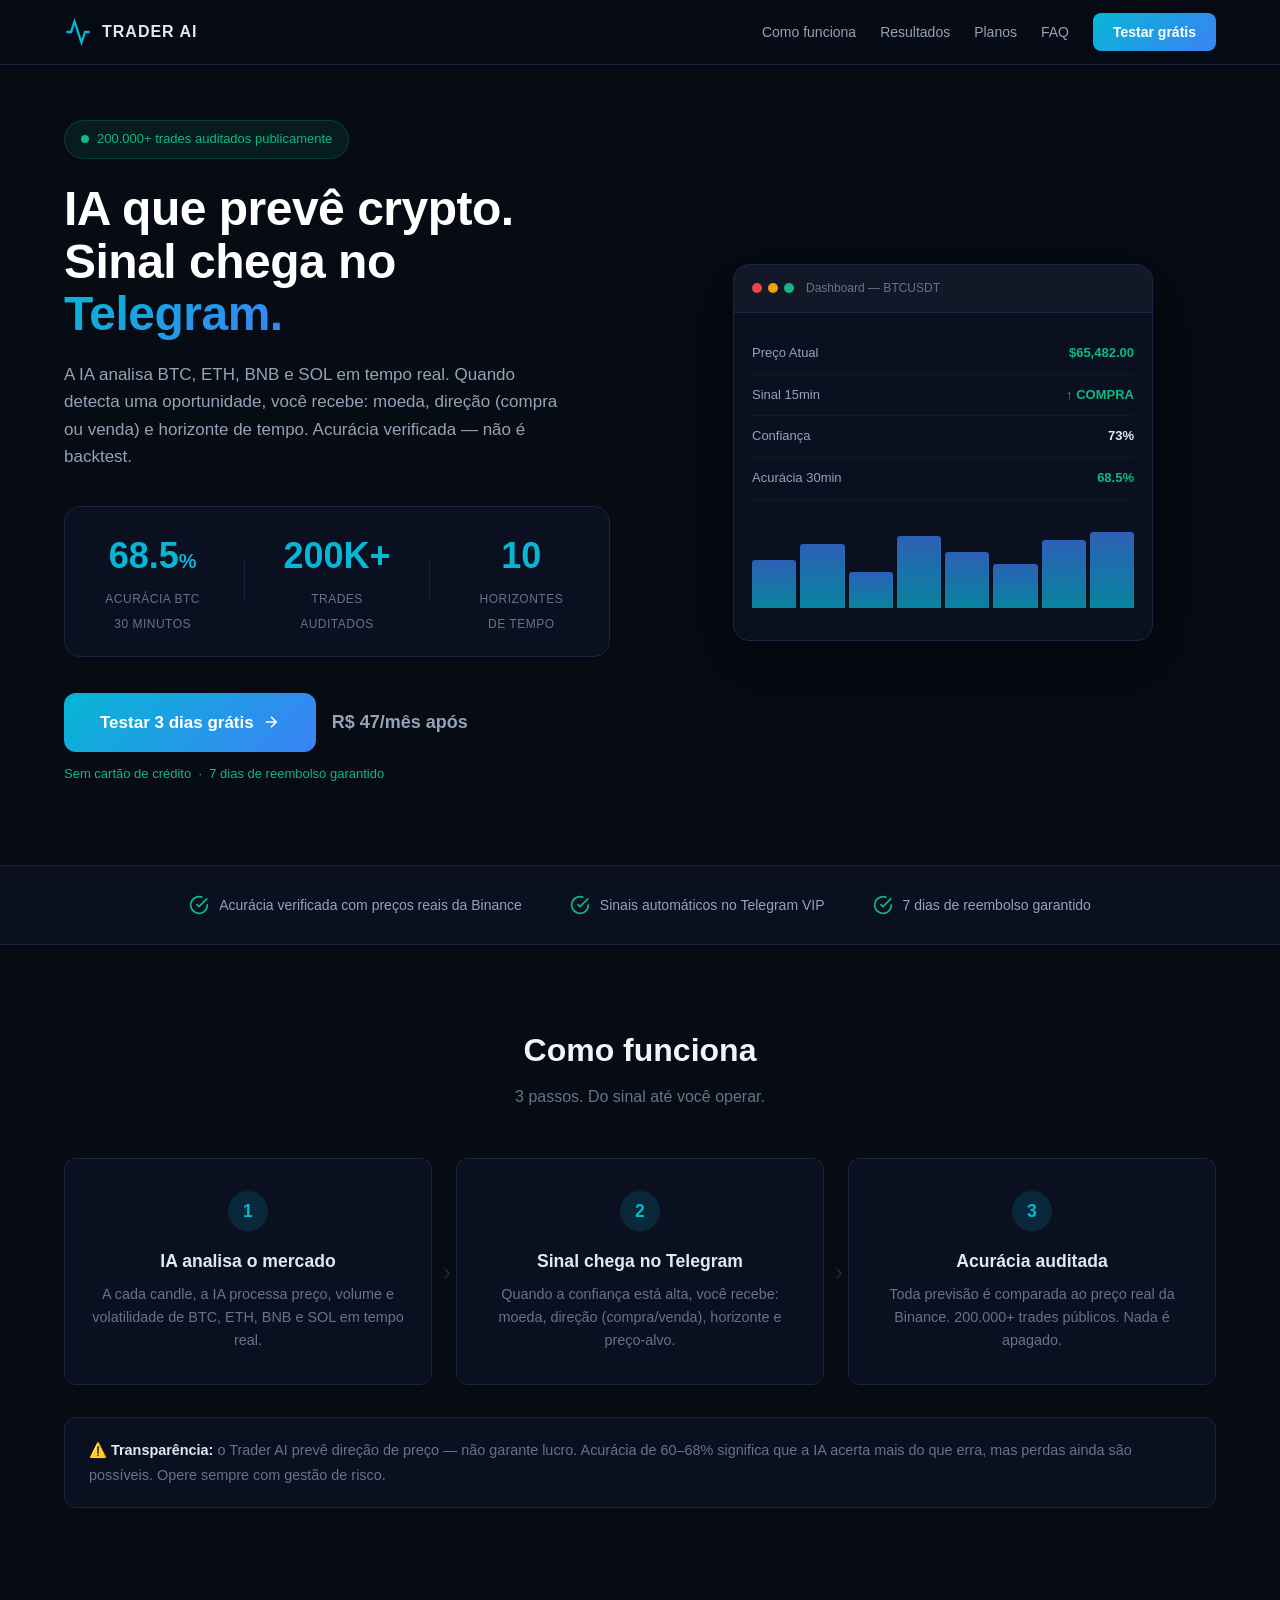
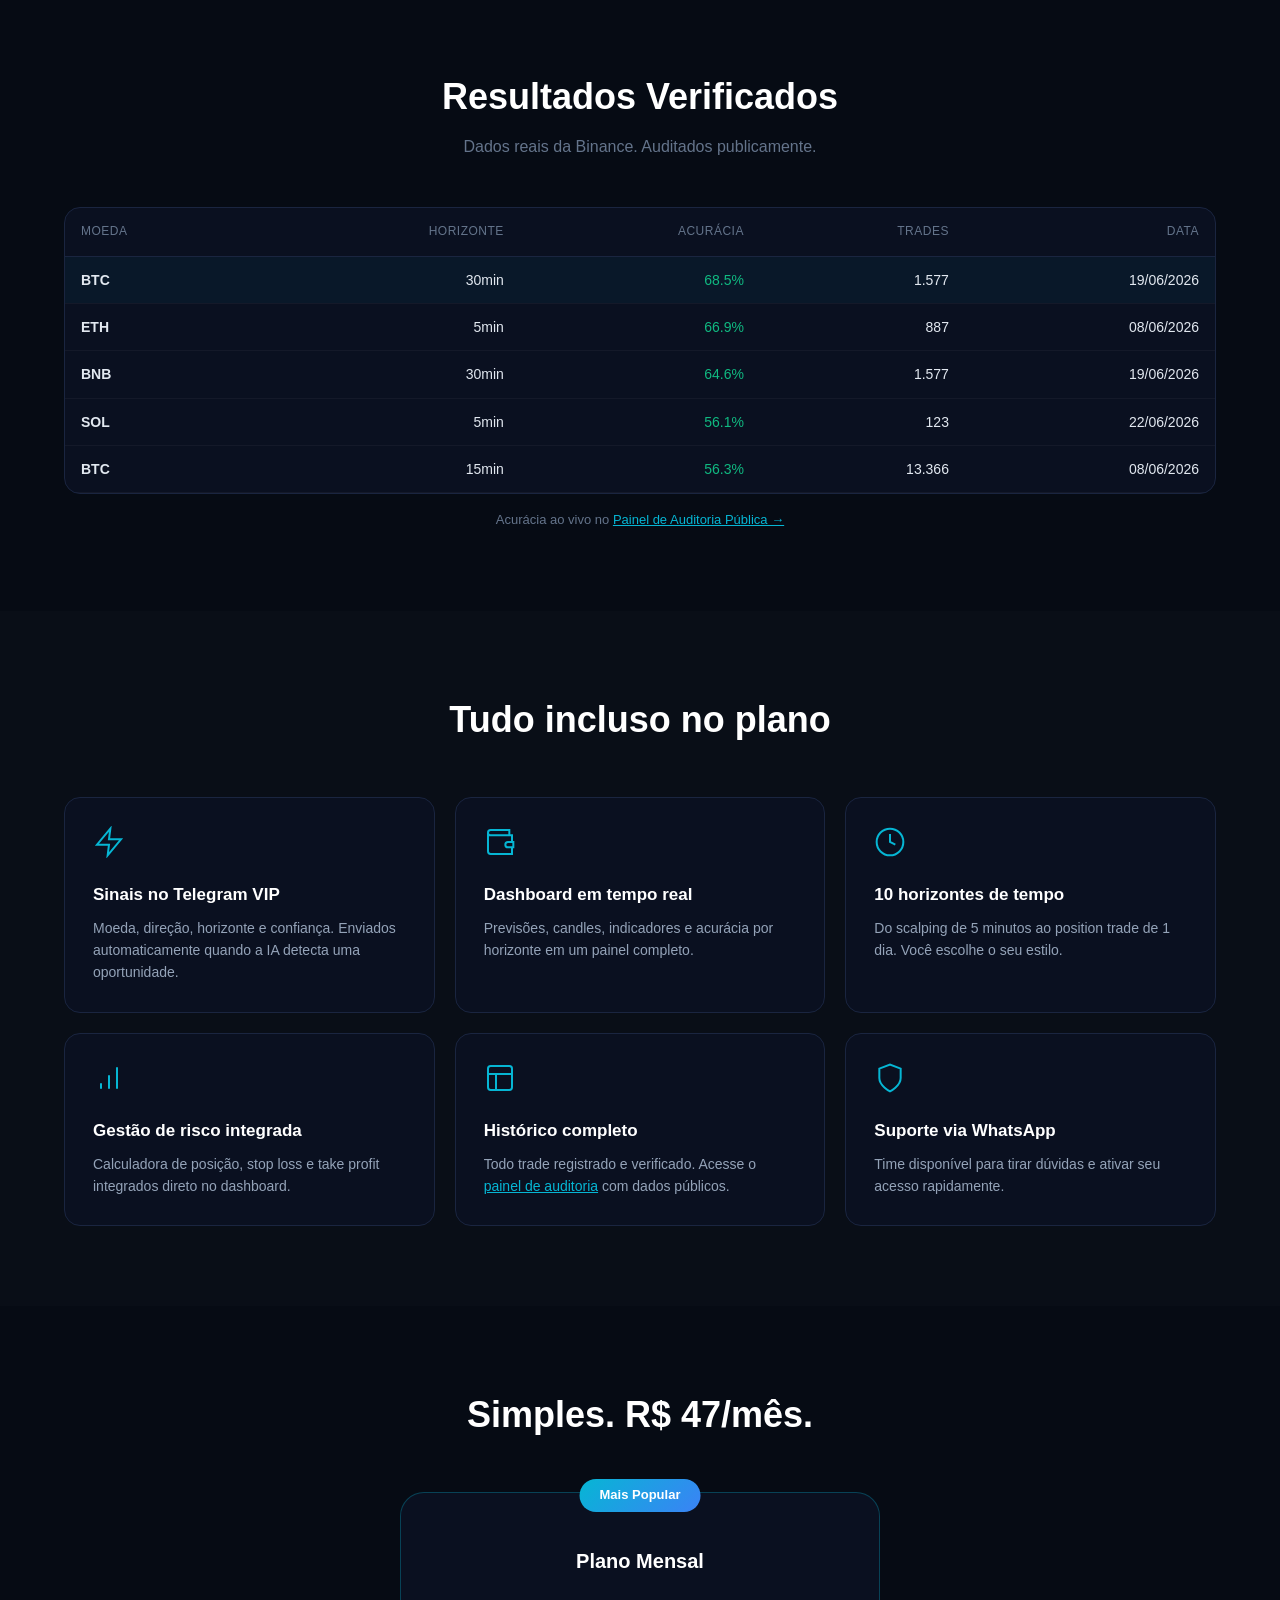
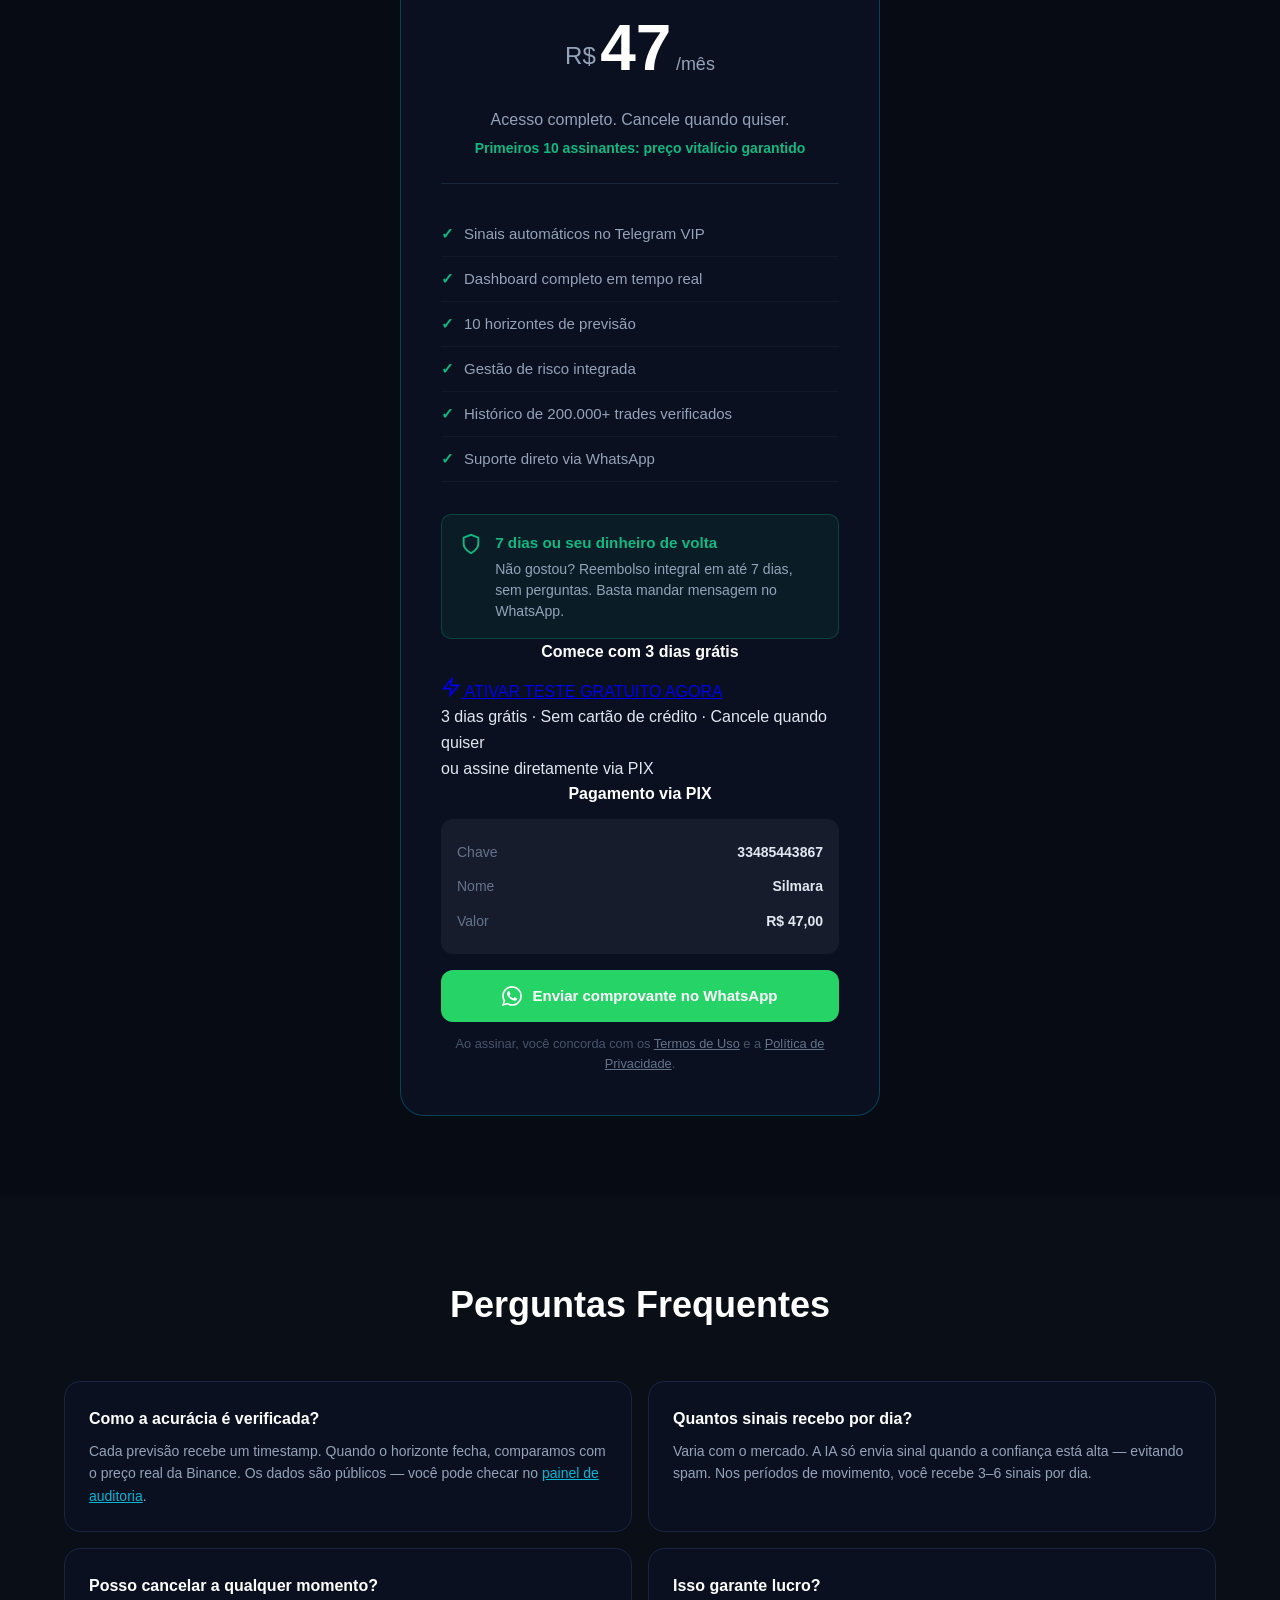
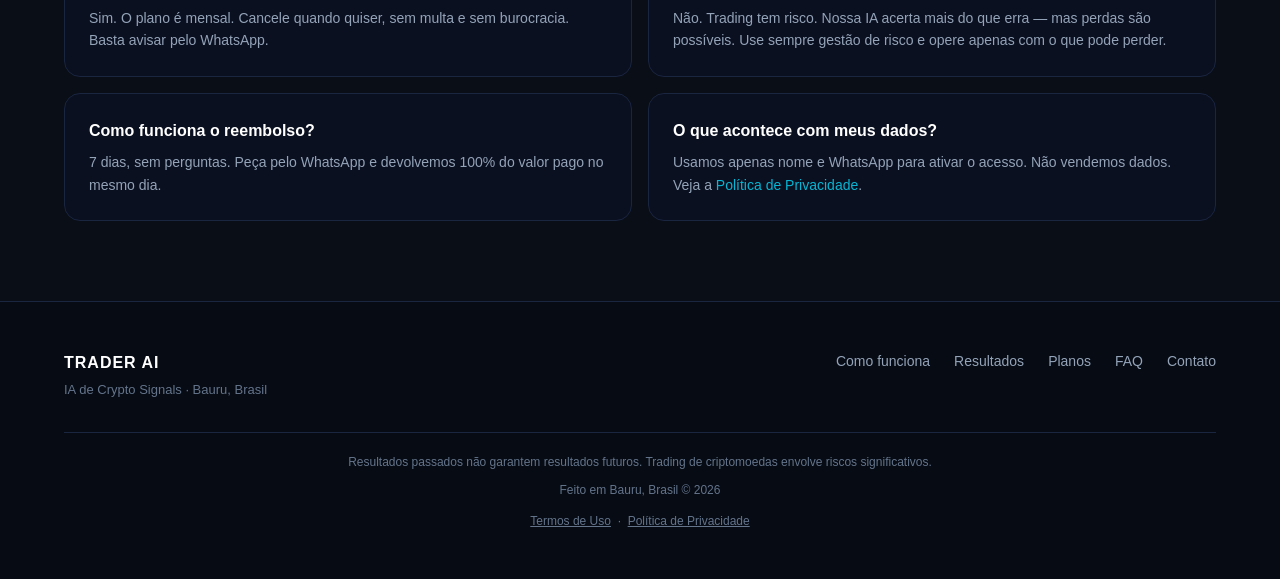
==== commit 472f4368: "landing page pronto para o lançamento" ====
--- a/index.html
+++ b/index.html
@@ -3,12 +3,209 @@
 <head>
     <meta charset="UTF-8">
     <meta name="viewport" content="width=device-width, initial-scale=1.0">
-    <title>Trader AI — Previsões de Criptomoedas com Inteligência Artificial</title>
-    <meta name="description" content="Trader AI — Sistema de previsão de criptomoedas com IA proprietária. 10 horizontes temporais. Acurácia real verificada na Binance. Dashboard profissional.">
+    <meta name="color-scheme" content="light">
+    <title>Trader AI — Sinais de Crypto com IA no Telegram</title>
+    <meta name="description" content="IA prevê alta ou baixa de criptomoedas. Você recebe o sinal no Telegram. Acurácia verificada em 200.000+ trades. R$ 47/mês. 3 dias grátis.">
     <link rel="stylesheet" href="style.css">
     <link rel="icon" href="data:,">
+
+    <style>
+        /* ── Modal ── */
+        .modal-overlay {
+            display: none;
+            position: fixed;
+            inset: 0;
+            background: rgba(0,0,0,.75);
+            z-index: 9999;
+            align-items: center;
+            justify-content: center;
+            padding: 1rem;
+        }
+        .modal-overlay.active { display: flex; }
+        .modal-box {
+            background: #0f172a;
+            border: 1px solid #1e293b;
+            border-radius: 12px;
+            max-width: 680px;
+            width: 100%;
+            max-height: 80vh;
+            overflow: hidden;
+            display: flex;
+            flex-direction: column;
+        }
+        .modal-header {
+            display: flex;
+            align-items: center;
+            justify-content: space-between;
+            padding: 1.25rem 1.5rem;
+            border-bottom: 1px solid #1e293b;
+        }
+        .modal-header h3 { margin: 0; font-size: 1.1rem; color: #f1f5f9; }
+        .modal-close {
+            background: none;
+            border: none;
+            color: #94a3b8;
+            cursor: pointer;
+            font-size: 1.5rem;
+            line-height: 1;
+            padding: 0;
+        }
+        .modal-close:hover { color: #f1f5f9; }
+        .modal-body {
+            padding: 1.5rem;
+            overflow-y: auto;
+            color: #94a3b8;
+            font-size: .93rem;
+            line-height: 1.7;
+        }
+        .modal-body h4 { color: #e2e8f0; margin-top: 1.5rem; margin-bottom: .4rem; font-size: 1rem; }
+        .modal-body h4:first-child { margin-top: 0; }
+        .modal-body p { margin: 0 0 .75rem; }
+        .modal-body ul { margin: 0 0 .75rem 1.25rem; }
+
+        /* ── Garantia badge ── */
+        .guarantee-badge {
+            display: flex;
+            align-items: flex-start;
+            gap: .85rem;
+            background: rgba(16,185,129,.08);
+            border: 1px solid rgba(16,185,129,.25);
+            border-radius: 10px;
+            padding: 1rem 1.1rem;
+            margin-top: 1rem;
+        }
+        .guarantee-badge svg { flex-shrink: 0; margin-top: 2px; }
+        .guarantee-badge strong { display: block; color: #10b981; font-size: .95rem; margin-bottom: .2rem; }
+        .guarantee-badge p { margin: 0; color: #94a3b8; font-size: .88rem; line-height: 1.5; }
+
+        /* ── 3 Passos ── */
+        .steps-section { padding: 5rem 0; background: #060b14; }
+        .steps-section h2 { text-align: center; font-size: 2rem; margin-bottom: .5rem; color: #f1f5f9; }
+        .steps-section .section-sub { text-align: center; color: #64748b; margin-bottom: 3rem; }
+        .steps-grid {
+            display: grid;
+            grid-template-columns: repeat(3, 1fr);
+            gap: 1.5rem;
+        }
+        .step-card {
+            background: #0a1020;
+            border: 1px solid #1a2540;
+            border-radius: 12px;
+            padding: 2rem 1.5rem;
+            text-align: center;
+            position: relative;
+        }
+        .step-num {
+            display: inline-flex;
+            align-items: center;
+            justify-content: center;
+            width: 2.5rem;
+            height: 2.5rem;
+            border-radius: 50%;
+            background: rgba(6,182,212,.15);
+            color: #06b6d4;
+            font-weight: 800;
+            font-size: 1.1rem;
+            margin-bottom: 1rem;
+        }
+        .step-card h4 { color: #e2e8f0; font-size: 1.1rem; margin: 0 0 .5rem; }
+        .step-card p { color: #64748b; font-size: .9rem; margin: 0; line-height: 1.6; }
+        .step-arrow {
+            position: absolute;
+            right: -1.25rem;
+            top: 50%;
+            transform: translateY(-50%);
+            color: #1e293b;
+            font-size: 1.5rem;
+            z-index: 1;
+        }
+
+        /* ── Footer legal ── */
+        .footer-legal {
+            margin-top: .75rem;
+            font-size: .8rem;
+            color: #475569;
+        }
+        .footer-legal a { color: #64748b; text-decoration: underline; cursor: pointer; }
+        .footer-legal a:hover { color: #94a3b8; }
+
+        @media (max-width: 768px) {
+            .steps-grid { grid-template-columns: 1fr; }
+            .step-arrow { display: none; }
+        }
+    </style>
 </head>
 <body>
+
+<!-- ══ MODAIS ══════════════════════════════════════════════════════════════ -->
+
+<div class="modal-overlay" id="modal-terms">
+    <div class="modal-box">
+        <div class="modal-header">
+            <h3>Termos de Uso</h3>
+            <button class="modal-close" onclick="closeModal('modal-terms')">&times;</button>
+        </div>
+        <div class="modal-body">
+            <p>Última atualização: junho de 2026.</p>
+            <h4>1. Aceitação</h4>
+            <p>Ao assinar ou utilizar o Trader AI você concorda integralmente com estes Termos. Se não concordar, não utilize o serviço.</p>
+            <h4>2. Natureza do serviço</h4>
+            <p>O Trader AI é um sistema de previsão baseado em inteligência artificial que analisa dados históricos de criptomoedas e emite estimativas de direção de preço. <strong>Não é serviço de consultoria financeira, gestão de investimentos ou corretora.</strong> Nenhuma previsão constitui indicação ou recomendação de compra ou venda.</p>
+            <h4>3. Riscos</h4>
+            <p>Mercados de criptomoedas são voláteis e imprevisíveis. Resultados passados não garantem resultados futuros. O usuário é o único responsável por suas decisões de trading e por eventuais perdas financeiras.</p>
+            <h4>4. Acurácia</h4>
+            <p>As métricas de acurácia divulgadas referem-se a previsões binárias (alta ou baixa) verificadas contra preços reais da Binance. Acurácia acima de 50 % indica capacidade preditiva, mas não elimina risco de perda.</p>
+            <h4>5. Assinatura e pagamento</h4>
+            <ul>
+                <li>O plano mensal é cobrado via PIX no valor de R$ 47,00 por ciclo de 30 dias.</li>
+                <li>O acesso é ativado após confirmação manual do pagamento via WhatsApp.</li>
+                <li>O cancelamento pode ser solicitado a qualquer momento sem multa.</li>
+            </ul>
+            <h4>6. Garantia de reembolso</h4>
+            <p>Oferecemos reembolso integral em até 7 dias corridos após o pagamento, sem necessidade de justificativa. Solicitações devem ser feitas via WhatsApp ou e-mail.</p>
+            <h4>7. Propriedade intelectual</h4>
+            <p>Todo o código, modelos, dados e conteúdo do Trader AI são de propriedade exclusiva dos seus desenvolvedores. É proibida a reprodução, revenda ou engenharia reversa sem autorização prévia por escrito.</p>
+            <h4>8. Limitação de responsabilidade</h4>
+            <p>O Trader AI não se responsabiliza por perdas diretas, indiretas ou consequentes decorrentes do uso das previsões. A responsabilidade máxima fica limitada ao valor pago nos últimos 30 dias.</p>
+            <h4>9. Modificações</h4>
+            <p>Estes termos podem ser atualizados a qualquer momento. O uso continuado do serviço após a publicação de alterações constitui aceitação das mudanças.</p>
+            <h4>10. Foro</h4>
+            <p>Fica eleito o foro da Comarca de Bauru/SP para dirimir quaisquer controvérsias.</p>
+        </div>
+    </div>
+</div>
+
+<div class="modal-overlay" id="modal-privacy">
+    <div class="modal-box">
+        <div class="modal-header">
+            <h3>Política de Privacidade</h3>
+            <button class="modal-close" onclick="closeModal('modal-privacy')">&times;</button>
+        </div>
+        <div class="modal-body">
+            <p>Última atualização: junho de 2026.</p>
+            <h4>1. Dados coletados</h4>
+            <p>Coletamos apenas os dados estritamente necessários para prestar o serviço:</p>
+            <ul>
+                <li>Nome e número de WhatsApp (para ativar e suportar a assinatura).</li>
+                <li>Comprovante de pagamento enviado voluntariamente.</li>
+                <li>Dados de uso do dashboard (logs anônimos para melhoria do sistema).</li>
+            </ul>
+            <h4>2. Uso dos dados</h4>
+            <p>Os dados são usados exclusivamente para: ativar o acesso, enviar sinais no grupo VIP, prestar suporte e melhorar o modelo de IA. Não vendemos, alugamos nem compartilhamos dados pessoais com terceiros.</p>
+            <h4>3. Armazenamento</h4>
+            <p>Os dados são armazenados em servidores com criptografia. Comprovantes enviados via WhatsApp são excluídos após a confirmação do pagamento.</p>
+            <h4>4. Seus direitos (LGPD)</h4>
+            <p>Nos termos da Lei 13.709/2018, você pode solicitar a qualquer momento: acesso, correção, portabilidade ou exclusão dos seus dados. Basta entrar em contato via WhatsApp.</p>
+            <h4>5. Cookies</h4>
+            <p>O site utiliza apenas cookies técnicos essenciais para funcionamento. Não utilizamos cookies de rastreamento ou publicidade.</p>
+            <h4>6. Contato</h4>
+            <p>Dúvidas sobre privacidade: <a href="https://wa.me/14991840826" target="_blank">WhatsApp (14) 99184-0826</a>.</p>
+        </div>
+    </div>
+</div>
+
+<!-- ══ PÁGINA ══════════════════════════════════════════════════════════════ -->
+
     <!-- Navbar -->
     <nav class="navbar">
         <div class="container nav-content">
@@ -17,60 +214,65 @@
                 <span>TRADER AI</span>
             </a>
             <div class="nav-links">
+                <a href="#como-funciona">Como funciona</a>
                 <a href="#resultados">Resultados</a>
                 <a href="#planos">Planos</a>
                 <a href="#faq">FAQ</a>
-                <a href="#pagar" class="nav-cta">Assinar</a>
+                <a href="#pagar" class="nav-cta">Testar grátis</a>
             </div>
         </div>
     </nav>
 
-    <!-- Hero -->
+    <!-- ══ HERO — otimizado para 10 segundos ══════════════════════════════ -->
     <section class="hero">
         <div class="container">
             <div class="hero-grid">
                 <div class="hero-text">
+
                     <div class="hero-badge">
                         <span class="pulse"></span>
-                        23.000+ trades verificados na Binance
-                    </div>
+                        200.000+ trades auditados publicamente
+                    </div>
+
+                    <!-- O QUE É + COMO FUNCIONA em 2 linhas -->
                     <h1>
-                        Previsões de Crypto com
-                        <span class="gradient-text">Inteligência Artificial</span>
-                        Proprietária
+                        IA que prevê crypto.<br>
+                        Sinal chega no
+                        <span class="gradient-text">Telegram.</span>
                     </h1>
+
+                    <!-- SUBTÍTULO: como funciona em 1 frase -->
                     <p class="hero-desc">
-                        Rede neural com 6 milhões de parâmetros treinada em 10 horizontes temporais.
-                        Acurácia real verificada trade a trade. Sem backtest falso.
+                        A IA analisa BTC, ETH, BNB e SOL em tempo real. Quando detecta uma oportunidade, você recebe: moeda, direção (compra ou venda) e horizonte de tempo. Acurácia verificada — não é backtest.
                     </p>
-                    
+
                     <!-- Métricas -->
                     <div class="hero-metrics">
                         <div class="hero-metric">
-                            <span class="hero-metric-value">61.9<span class="unit">%</span></span>
-                            <span class="hero-metric-label">Acurácia ETH<br>15 minutos</span>
+                            <span class="hero-metric-value">68.5<span class="unit">%</span></span>
+                            <span class="hero-metric-label">Acurácia BTC<br>30 minutos</span>
+                        </div>
+                        <div class="hero-metric-divider"></div>
+                        <div class="hero-metric">
+                            <span class="hero-metric-value">200K+</span>
+                            <span class="hero-metric-label">Trades<br>Auditados</span>
                         </div>
                         <div class="hero-metric-divider"></div>
                         <div class="hero-metric">
                             <span class="hero-metric-value">10</span>
-                            <span class="hero-metric-label">Horizontes<br>de Previsão</span>
-                        </div>
-                        <div class="hero-metric-divider"></div>
-                        <div class="hero-metric">
-                            <span class="hero-metric-value">6M</span>
-                            <span class="hero-metric-label">Parâmetros<br>na Rede</span>
-                        </div>
-                    </div>
-
-                    <!-- CTA -->
+                            <span class="hero-metric-label">Horizontes<br>de Tempo</span>
+                        </div>
+                    </div>
+
+                    <!-- CTA — QUANTO CUSTA visível aqui -->
                     <div class="hero-cta">
                         <a href="#pagar" class="btn-primary">
-                            Começar Agora
+                            Testar 3 dias grátis
                             <svg width="18" height="18" viewBox="0 0 24 24" fill="none" stroke="currentColor" stroke-width="2"><path d="M5 12h14M12 5l7 7-7 7"/></svg>
                         </a>
-                        <span class="hero-price">R$ 47/mês</span>
-                    </div>
-                    <p class="hero-guarantee">Primeiros 10 assinantes: preço vitalício garantido</p>
+                        <span class="hero-price">R$ 47/mês após</span>
+                    </div>
+                    <p class="hero-guarantee">Sem cartão de crédito &nbsp;·&nbsp; 7 dias de reembolso garantido</p>
                 </div>
 
                 <!-- Dashboard Preview -->
@@ -88,16 +290,16 @@
                                 <span class="preview-value up">$65,482.00</span>
                             </div>
                             <div class="preview-row">
-                                <span>Previsão 15min</span>
-                                <span class="preview-value up">+2.34%</span>
+                                <span>Sinal 15min</span>
+                                <span class="preview-value up">↑ COMPRA</span>
                             </div>
                             <div class="preview-row">
-                                <span>Acurácia 15min</span>
-                                <span class="preview-value">61.9%</span>
+                                <span>Confiança</span>
+                                <span class="preview-value">73%</span>
                             </div>
                             <div class="preview-row">
-                                <span>Regime</span>
-                                <span class="preview-badge">trend_up</span>
+                                <span>Acurácia 30min</span>
+                                <span class="preview-value up">68.5%</span>
                             </div>
                             <div class="preview-chart">
                                 <div class="chart-bars">
@@ -120,146 +322,171 @@
             <div class="trust-items">
                 <div class="trust-item">
                     <svg width="20" height="20" viewBox="0 0 24 24" fill="none" stroke="#10b981" stroke-width="2"><path d="M22 11.08V12a10 10 0 1 1-5.93-9.14"/><polyline points="22 4 12 14.01 9 11.01"/></svg>
-                    <span>Acurácia verificada com preços reais</span>
+                    <span>Acurácia verificada com preços reais da Binance</span>
                 </div>
                 <div class="trust-item">
                     <svg width="20" height="20" viewBox="0 0 24 24" fill="none" stroke="#10b981" stroke-width="2"><path d="M22 11.08V12a10 10 0 1 1-5.93-9.14"/><polyline points="22 4 12 14.01 9 11.01"/></svg>
-                    <span>Dados da Binance (maior exchange do mundo)</span>
+                    <span>Sinais automáticos no Telegram VIP</span>
                 </div>
                 <div class="trust-item">
                     <svg width="20" height="20" viewBox="0 0 24 24" fill="none" stroke="#10b981" stroke-width="2"><path d="M22 11.08V12a10 10 0 1 1-5.93-9.14"/><polyline points="22 4 12 14.01 9 11.01"/></svg>
-                    <span>10 horizontes: 5s até 1 dia</span>
+                    <span>7 dias de reembolso garantido</span>
                 </div>
             </div>
         </div>
     </section>
 
-    <!-- Melhores Acuracias ja Registradas -->
-        <section class="results" id="resultados">
-            <div class="container">
-                <h2>Melhores Acuracias ja Registradas</h2>
-                <p class="section-sub">Recordes historicos verificados. Dados reais da Binance.</p>
-                
-                <div class="results-table-wrapper">
-                    <table class="results-table">
-                        <thead>
-                            <tr>
-                                <th>Moeda</th>
-                                <th>Horizonte</th>
-                                <th>Acuracia</th>
-                                <th>Trades</th>
-                                <th>Data</th>
-                            </tr>
-                        </thead>
-                        <tbody>
-                            <tr class="highlight-row">
-                                <td><strong>BTC</strong></td>
-                                <td>30min</td>
-                                <td class="up">68.5%</td>
-                                <td>1.577</td>
-                                <td>19/06/2026</td>
-                            </tr>
-                            <tr>
-                                <td><strong>ETH</strong></td>
-                                <td>5min</td>
-                                <td class="up">66.9%</td>
-                                <td>887</td>
-                                <td>08/06/2026</td>
-                            </tr>
-                            <tr>
-                                <td><strong>BNB</strong></td>
-                                <td>30min</td>
-                                <td class="up">64.6%</td>
-                                <td>1.577</td>
-                                <td>19/06/2026</td>
-                            </tr>
-                            <tr>
-                                <td><strong>SOL</strong></td>
-                                <td>5min</td>
-                                <td class="up">56.1%</td>
-                                <td>123</td>
-                                <td>22/06/2026</td>
-                            </tr>
-                            <tr>
-                                <td><strong>BTC</strong></td>
-                                <td>15min</td>
-                                <td class="up">56.3%</td>
-                                <td>13.366</td>
-                                <td>08/06/2026</td>
-                            </tr>
-                        </tbody>
-                    </table>
-                </div>
-                <p class="results-note">
-                    Acurácia atualizada em tempo real no 
-                    <a href="dashboard.html" style="color:#06b6d4;">Painel de Auditoria Pública</a>
-                </p>
-            </div>
-        </section>
-
-    <!-- Features -->
+    <!-- ══ COMO FUNCIONA EM 3 PASSOS ══════════════════════════════════════ -->
+    <section class="steps-section" id="como-funciona">
+        <div class="container">
+            <h2>Como funciona</h2>
+            <p class="section-sub">3 passos. Do sinal até você operar.</p>
+
+            <div class="steps-grid">
+                <div class="step-card">
+                    <div class="step-num">1</div>
+                    <h4>IA analisa o mercado</h4>
+                    <p>A cada candle, a IA processa preço, volume e volatilidade de BTC, ETH, BNB e SOL em tempo real.</p>
+                    <span class="step-arrow">›</span>
+                </div>
+                <div class="step-card">
+                    <div class="step-num">2</div>
+                    <h4>Sinal chega no Telegram</h4>
+                    <p>Quando a confiança está alta, você recebe: moeda, direção (compra/venda), horizonte e preço-alvo.</p>
+                    <span class="step-arrow">›</span>
+                </div>
+                <div class="step-card">
+                    <div class="step-num">3</div>
+                    <h4>Acurácia auditada</h4>
+                    <p>Toda previsão é comparada ao preço real da Binance. 200.000+ trades públicos. Nada é apagado.</p>
+                </div>
+            </div>
+
+            <div style="margin-top:2rem; padding: 1.25rem 1.5rem; background: #0a1020; border: 1px solid #1a2540; border-radius: 12px; color: #64748b; font-size: .9rem; line-height: 1.7;">
+                <strong style="color:#e2e8f0;">⚠️ Transparência:</strong> o Trader AI prevê direção de preço — não garante lucro. Acurácia de 60–68% significa que a IA acerta mais do que erra, mas perdas ainda são possíveis. Opere sempre com gestão de risco.
+            </div>
+        </div>
+    </section>
+
+    <!-- ══ RESULTADOS ══════════════════════════════════════════════════════ -->
+    <section class="results" id="resultados">
+        <div class="container">
+            <h2>Resultados Verificados</h2>
+            <p class="section-sub">Dados reais da Binance. Auditados publicamente.</p>
+
+            <div class="results-table-wrapper">
+                <table class="results-table">
+                    <thead>
+                        <tr>
+                            <th>Moeda</th>
+                            <th>Horizonte</th>
+                            <th>Acurácia</th>
+                            <th>Trades</th>
+                            <th>Data</th>
+                        </tr>
+                    </thead>
+                    <tbody>
+                        <tr class="highlight-row">
+                            <td><strong>BTC</strong></td>
+                            <td>30min</td>
+                            <td class="up">68.5%</td>
+                            <td>1.577</td>
+                            <td>19/06/2026</td>
+                        </tr>
+                        <tr>
+                            <td><strong>ETH</strong></td>
+                            <td>5min</td>
+                            <td class="up">66.9%</td>
+                            <td>887</td>
+                            <td>08/06/2026</td>
+                        </tr>
+                        <tr>
+                            <td><strong>BNB</strong></td>
+                            <td>30min</td>
+                            <td class="up">64.6%</td>
+                            <td>1.577</td>
+                            <td>19/06/2026</td>
+                        </tr>
+                        <tr>
+                            <td><strong>SOL</strong></td>
+                            <td>5min</td>
+                            <td class="up">56.1%</td>
+                            <td>123</td>
+                            <td>22/06/2026</td>
+                        </tr>
+                        <tr>
+                            <td><strong>BTC</strong></td>
+                            <td>15min</td>
+                            <td class="up">56.3%</td>
+                            <td>13.366</td>
+                            <td>08/06/2026</td>
+                        </tr>
+                    </tbody>
+                </table>
+            </div>
+            <p class="results-note">
+                Acurácia ao vivo no
+                <a href="dashboard.html" style="color:#06b6d4;">Painel de Auditoria Pública →</a>
+            </p>
+        </div>
+    </section>
+
+    <!-- ══ FEATURES ════════════════════════════════════════════════════════ -->
     <section class="features">
         <div class="container">
-            <h2>Tudo que você precisa para operar</h2>
+            <h2>Tudo incluso no plano</h2>
             <div class="features-grid">
                 <div class="feature-card">
                     <div class="feature-icon">
+                        <svg width="32" height="32" viewBox="0 0 24 24" fill="none" stroke="#06b6d4" stroke-width="1.5"><path d="M13 2L3 14h9l-1 8 10-12h-9l1-8z"/></svg>
+                    </div>
+                    <h3>Sinais no Telegram VIP</h3>
+                    <p>Moeda, direção, horizonte e confiança. Enviados automaticamente quando a IA detecta uma oportunidade.</p>
+                </div>
+                <div class="feature-card">
+                    <div class="feature-icon">
                         <svg width="32" height="32" viewBox="0 0 24 24" fill="none" stroke="#06b6d4" stroke-width="1.5"><path d="M21 12V7H5a2 2 0 0 1 0-4h14v4"/><path d="M3 5v14a2 2 0 0 0 2 2h16v-5"/><path d="M18 12a2 2 0 0 0 0 4h4v-4Z"/></svg>
                     </div>
-                    <h3>Dashboard Profissional</h3>
-                    <p>Visualize previsões em tempo real, candles, indicadores técnicos e acurácia por horizonte em um painel completo.</p>
+                    <h3>Dashboard em tempo real</h3>
+                    <p>Previsões, candles, indicadores e acurácia por horizonte em um painel completo.</p>
                 </div>
                 <div class="feature-card">
                     <div class="feature-icon">
                         <svg width="32" height="32" viewBox="0 0 24 24" fill="none" stroke="#06b6d4" stroke-width="1.5"><circle cx="12" cy="12" r="10"/><path d="M12 6v6l4 2"/></svg>
                     </div>
-                    <h3>10 Horizontes Temporais</h3>
-                    <p>Do scalping de 5 segundos ao position trade de 1 dia. A IA se adapta a cada horizonte com arquitetura específica.</p>
+                    <h3>10 horizontes de tempo</h3>
+                    <p>Do scalping de 5 minutos ao position trade de 1 dia. Você escolhe o seu estilo.</p>
                 </div>
                 <div class="feature-card">
                     <div class="feature-icon">
                         <svg width="32" height="32" viewBox="0 0 24 24" fill="none" stroke="#06b6d4" stroke-width="1.5"><path d="M12 20V10"/><path d="M18 20V4"/><path d="M6 20v-4"/></svg>
                     </div>
-                    <h3>Gestão de Risco</h3>
-                    <p>Calculadora de posição, stop loss, take profit, simulador de cenários e limites de proteção integrados.</p>
+                    <h3>Gestão de risco integrada</h3>
+                    <p>Calculadora de posição, stop loss e take profit integrados direto no dashboard.</p>
                 </div>
                 <div class="feature-card">
                     <div class="feature-icon">
                         <svg width="32" height="32" viewBox="0 0 24 24" fill="none" stroke="#06b6d4" stroke-width="1.5"><rect x="3" y="3" width="18" height="18" rx="2" ry="2"/><line x1="3" y1="9" x2="21" y2="9"/><line x1="9" y1="21" x2="9" y2="9"/></svg>
                     </div>
-                    <h3>Histórico Completo</h3>
-                    <p>Cada trade registrado, verificado e exibido com acurácia real por moeda e horizonte. Exporte seus dados.</p>
-                </div>
-                <div class="feature-card">
-                    <div class="feature-icon">
-                        <svg width="32" height="32" viewBox="0 0 24 24" fill="none" stroke="#06b6d4" stroke-width="1.5"><path d="M13 2L3 14h9l-1 8 10-12h-9l1-8z"/></svg>
-                    </div>
-                    <h3>Sinais no Grupo VIP</h3>
-                    <p>Receba os melhores sinais diariamente no Telegram. Moeda, direção, horizonte, confiança e preço alvo.</p>
+                    <h3>Histórico completo</h3>
+                    <p>Todo trade registrado e verificado. Acesse o <a href="dashboard.html" style="color:#06b6d4;">painel de auditoria</a> com dados públicos.</p>
                 </div>
                 <div class="feature-card">
                     <div class="feature-icon">
                         <svg width="32" height="32" viewBox="0 0 24 24" fill="none" stroke="#06b6d4" stroke-width="1.5"><path d="M12 22s8-4 8-10V5l-8-3-8 3v7c0 6 8 10 8 10z"/></svg>
                     </div>
-                    <h3>Acurácia Verificada</h3>
-                    <p>Nada de backtest. Cada previsão é comparada com o preço real da Binance após o horizonte. Dados públicos.</p>
-                </div>
-                <div class="feature-card">
-                <div class="feature-icon">
-                    <svg width="32" height="32" viewBox="0 0 24 24" fill="none" stroke="#06b6d4" stroke-width="1.5"><path d="M12 22s8-4 8-10V5l-8-3-8 3v7c0 6 8 10 8 10z"/></svg>
-                </div>
-                <h3>Auditoria Pública</h3>
-                <p>Todos os dados são públicos. Acesse nosso <a href="dashboard.html" style="color:#06b6d4;">painel de auditoria</a> e veja cada trade registrado.</p>
-            </div>
+                    <h3>Suporte via WhatsApp</h3>
+                    <p>Time disponível para tirar dúvidas e ativar seu acesso rapidamente.</p>
+                </div>
             </div>
         </div>
     </section>
 
-    <!-- Planos -->
+    <!-- ══ PLANOS ═══════════════════════════════════════════════════════════ -->
     <section class="pricing" id="planos">
         <div class="container">
-            <h2>Plano Único. Simples. Direto.</h2>
-            
+            <h2>Simples. R$ 47/mês.</h2>
+
             <div class="pricing-card" id="pagar">
                 <div class="pricing-badge">Mais Popular</div>
                 <h3>Plano Mensal</h3>
@@ -269,35 +496,42 @@
                     <span class="price-month">/mês</span>
                 </div>
                 <p class="pricing-desc">Acesso completo. Cancele quando quiser.</p>
-                <p class="pricing-lifetime">Primeiros 10: preço vitalício</p>
-                
+                <p class="pricing-lifetime">Primeiros 10 assinantes: preço vitalício garantido</p>
+
                 <ul class="pricing-features">
+                    <li>Sinais automáticos no Telegram VIP</li>
                     <li>Dashboard completo em tempo real</li>
                     <li>10 horizontes de previsão</li>
-                    <li>Sinais diários no Telegram VIP</li>
                     <li>Gestão de risco integrada</li>
-                    <li>Histórico de trades verificados</li>
+                    <li>Histórico de 200.000+ trades verificados</li>
                     <li>Suporte direto via WhatsApp</li>
                 </ul>
 
+                <div class="guarantee-badge">
+                    <svg width="22" height="22" viewBox="0 0 24 24" fill="none" stroke="#10b981" stroke-width="2"><path d="M12 22s8-4 8-10V5l-8-3-8 3v7c0 6 8 10 8 10z"/></svg>
+                    <div>
+                        <strong>7 dias ou seu dinheiro de volta</strong>
+                        <p>Não gostou? Reembolso integral em até 7 dias, sem perguntas. Basta mandar mensagem no WhatsApp.</p>
+                    </div>
+                </div>
+
                 <div class="payment-section">
-                    <h4>Comece seu teste gratuito</h4>
-                    
-                    <!-- ⭐ BOTÃO DE TESTE GRÁTIS (NOVO) -->
-                    <a href="https://wa.me/14991840826?text=Olá!%20Quero%20testar%20o%20Trader%20AI%20por%203%20dias%20grátis!" 
-                    class="btn-trial" 
+                    <h4>Comece com 3 dias grátis</h4>
+
+                    <a href="https://wa.me/14991840826?text=Olá!%20Quero%20testar%20o%20Trader%20AI%20por%203%20dias%20grátis!"
+                    class="btn-trial"
                     target="_blank">
                         <svg width="20" height="20" viewBox="0 0 24 24" fill="none" stroke="currentColor" stroke-width="2">
                             <path d="M13 2L3 14h9l-1 8 10-12h-9l1-8z"/>
                         </svg>
                         ATIVAR TESTE GRATUITO AGORA
                     </a>
-                    <p class="trial-note">3 dias grátis • Sem cartão de crédito • Cancele quando quiser</p>
-                    
+                    <p class="trial-note">3 dias grátis · Sem cartão de crédito · Cancele quando quiser</p>
+
                     <div class="payment-divider">
-                        <span>ou assine diretamente</span>
-                    </div>
-                    
+                        <span>ou assine diretamente via PIX</span>
+                    </div>
+
                     <h4>Pagamento via PIX</h4>
                     <div class="pix-box">
                         <div class="pix-row">
@@ -313,50 +547,66 @@
                             <span class="pix-value">R$ 47,00</span>
                         </div>
                     </div>
-                    
+
                     <a href="https://wa.me/14991840826" class="btn-whatsapp" target="_blank">
                         <svg width="20" height="20" viewBox="0 0 24 24" fill="currentColor"><path d="M17.472 14.382c-.297-.149-1.758-.867-2.03-.967-.273-.099-.471-.148-.67.15-.197.297-.767.966-.94 1.164-.173.199-.347.223-.644.075-.297-.15-1.255-.463-2.39-1.475-.883-.788-1.48-1.761-1.653-2.059-.173-.297-.018-.458.13-.606.134-.133.298-.347.446-.52.149-.174.198-.298.298-.497.099-.198.05-.371-.025-.52-.075-.149-.669-1.612-.916-2.207-.242-.579-.487-.5-.669-.51-.173-.008-.371-.01-.57-.01-.198 0-.52.074-.792.372-.272.297-1.04 1.016-1.04 2.479 0 1.462 1.065 2.875 1.213 3.074.149.198 2.096 3.2 5.077 4.487.709.306 1.262.489 1.694.625.712.227 1.36.195 1.871.118.571-.085 1.758-.719 2.006-1.413.248-.694.248-1.289.173-1.413-.074-.124-.272-.198-.57-.347m-5.421 7.403h-.004a9.87 9.87 0 0 1-5.031-1.378l-.361-.214-3.741.982.998-3.648-.235-.374a9.86 9.86 0 0 1-1.51-5.26c.001-5.45 4.436-9.884 9.888-9.884 2.64 0 5.122 1.03 6.988 2.898a9.825 9.825 0 0 1 2.893 6.994c-.003 5.45-4.437 9.884-9.885 9.884m8.413-18.297A11.815 11.815 0 0 0 12.05 0C5.495 0 .16 5.335.157 11.892c0 2.096.547 4.142 1.588 5.945L.057 24l6.305-1.654a11.882 11.882 0 0 0 5.683 1.448h.005c6.554 0 11.89-5.335 11.893-11.893a11.821 11.821 0 0 0-3.48-8.413Z"/></svg>
                         Enviar comprovante no WhatsApp
                     </a>
+
+                    <p style="margin-top:.75rem; font-size:.8rem; color:#475569; text-align:center;">
+                        Ao assinar, você concorda com os
+                        <a onclick="openModal('modal-terms')" style="color:#64748b; text-decoration:underline; cursor:pointer;">Termos de Uso</a>
+                        e a
+                        <a onclick="openModal('modal-privacy')" style="color:#64748b; text-decoration:underline; cursor:pointer;">Política de Privacidade</a>.
+                    </p>
                 </div>
             </div>
         </div>
     </section>
 
-    <!-- FAQ -->
+    <!-- ══ FAQ ══════════════════════════════════════════════════════════════ -->
     <section class="faq" id="faq">
         <div class="container">
             <h2>Perguntas Frequentes</h2>
             <div class="faq-grid">
                 <div class="faq-card">
                     <h3>Como a acurácia é verificada?</h3>
-                    <p>Cada previsão é registrada com timestamp. Quando o horizonte passa, comparamos com o preço real da Binance. Os dados ficam públicos em JSON.</p>
+                    <p>Cada previsão recebe um timestamp. Quando o horizonte fecha, comparamos com o preço real da Binance. Os dados são públicos — você pode checar no <a href="dashboard.html" style="color:#06b6d4;">painel de auditoria</a>.</p>
                 </div>
                 <div class="faq-card">
                     <h3>Quantos sinais recebo por dia?</h3>
-                    <p>1 a 2 sinais diários no grupo VIP do Telegram, apenas quando a confiança está alta. Nada de spam.</p>
+                    <p>Varia com o mercado. A IA só envia sinal quando a confiança está alta — evitando spam. Nos períodos de movimento, você recebe 3–6 sinais por dia.</p>
                 </div>
                 <div class="faq-card">
                     <h3>Posso cancelar a qualquer momento?</h3>
-                    <p>Sim. O plano é mensal e você pode cancelar quando quiser. Sem multa, sem burocracia.</p>
+                    <p>Sim. O plano é mensal. Cancele quando quiser, sem multa e sem burocracia. Basta avisar pelo WhatsApp.</p>
                 </div>
                 <div class="faq-card">
                     <h3>Isso garante lucro?</h3>
-                    <p>Não. Trading envolve riscos. Nossa IA fornece previsões com acurácia real verificada, mas resultados passados não garantem resultados futuros.</p>
+                    <p>Não. Trading tem risco. Nossa IA acerta mais do que erra — mas perdas são possíveis. Use sempre gestão de risco e opere apenas com o que pode perder.</p>
+                </div>
+                <div class="faq-card">
+                    <h3>Como funciona o reembolso?</h3>
+                    <p>7 dias, sem perguntas. Peça pelo WhatsApp e devolvemos 100% do valor pago no mesmo dia.</p>
+                </div>
+                <div class="faq-card">
+                    <h3>O que acontece com meus dados?</h3>
+                    <p>Usamos apenas nome e WhatsApp para ativar o acesso. Não vendemos dados. Veja a <a onclick="openModal('modal-privacy')" style="color:#06b6d4; cursor:pointer;">Política de Privacidade</a>.</p>
                 </div>
             </div>
         </div>
     </section>
 
-    <!-- Footer -->
+    <!-- ══ FOOTER ════════════════════════════════════════════════════════════ -->
     <footer>
         <div class="container">
             <div class="footer-content">
                 <div class="footer-brand">
                     <span class="logo-text">TRADER AI</span>
-                    <p>IA Proprietária para Crypto Trading</p>
+                    <p>IA de Crypto Signals · Bauru, Brasil</p>
                 </div>
                 <div class="footer-links">
+                    <a href="#como-funciona">Como funciona</a>
                     <a href="#resultados">Resultados</a>
                     <a href="#planos">Planos</a>
                     <a href="#faq">FAQ</a>
@@ -366,8 +616,34 @@
             <div class="footer-bottom">
                 <p>Resultados passados não garantem resultados futuros. Trading de criptomoedas envolve riscos significativos.</p>
                 <p class="footer-copy">Feito em Bauru, Brasil &copy; 2026</p>
+                <p class="footer-legal">
+                    <a onclick="openModal('modal-terms')">Termos de Uso</a>
+                    &nbsp;·&nbsp;
+                    <a onclick="openModal('modal-privacy')">Política de Privacidade</a>
+                </p>
             </div>
         </div>
     </footer>
+
+<script>
+    function openModal(id) {
+        document.getElementById(id).classList.add('active');
+        document.body.style.overflow = 'hidden';
+    }
+    function closeModal(id) {
+        document.getElementById(id).classList.remove('active');
+        document.body.style.overflow = '';
+    }
+    document.querySelectorAll('.modal-overlay').forEach(overlay => {
+        overlay.addEventListener('click', e => {
+            if (e.target === overlay) closeModal(overlay.id);
+        });
+    });
+    document.addEventListener('keydown', e => {
+        if (e.key === 'Escape') {
+            document.querySelectorAll('.modal-overlay.active').forEach(m => closeModal(m.id));
+        }
+    });
+</script>
 </body>
 </html>
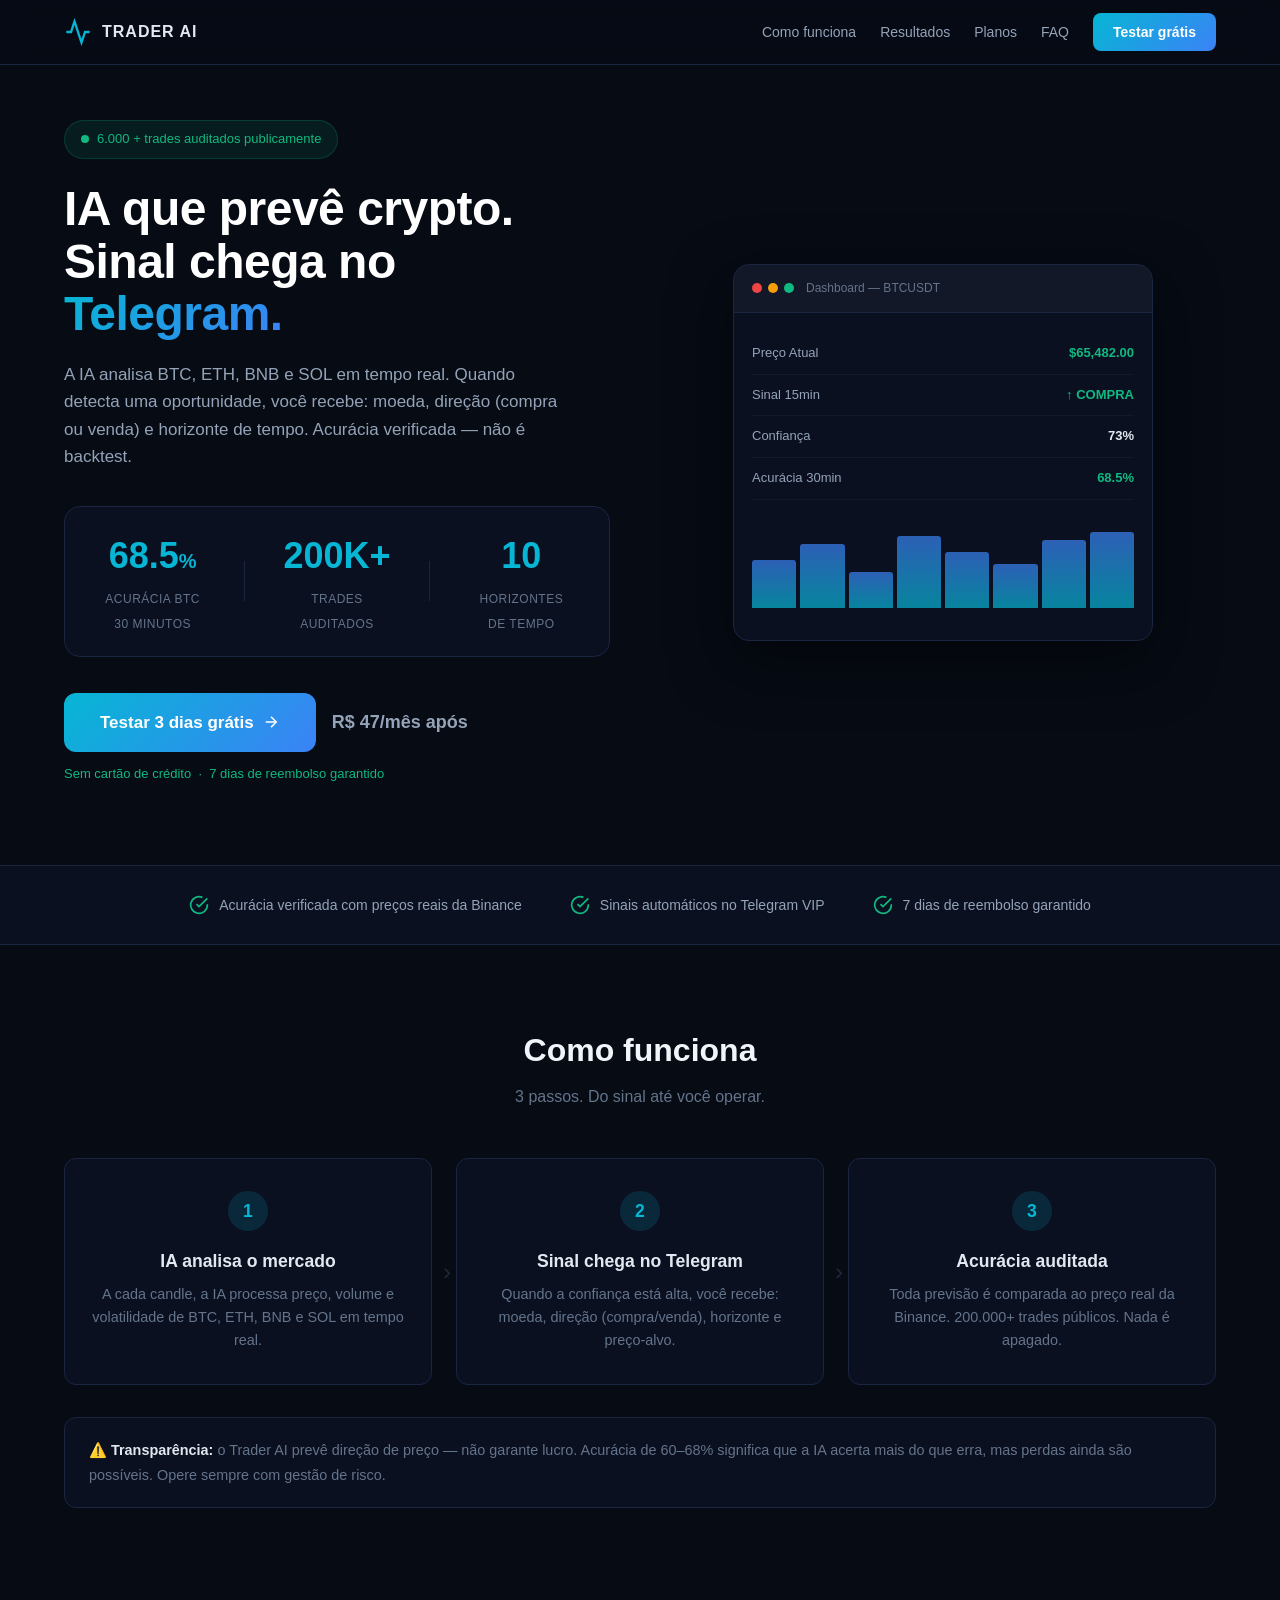
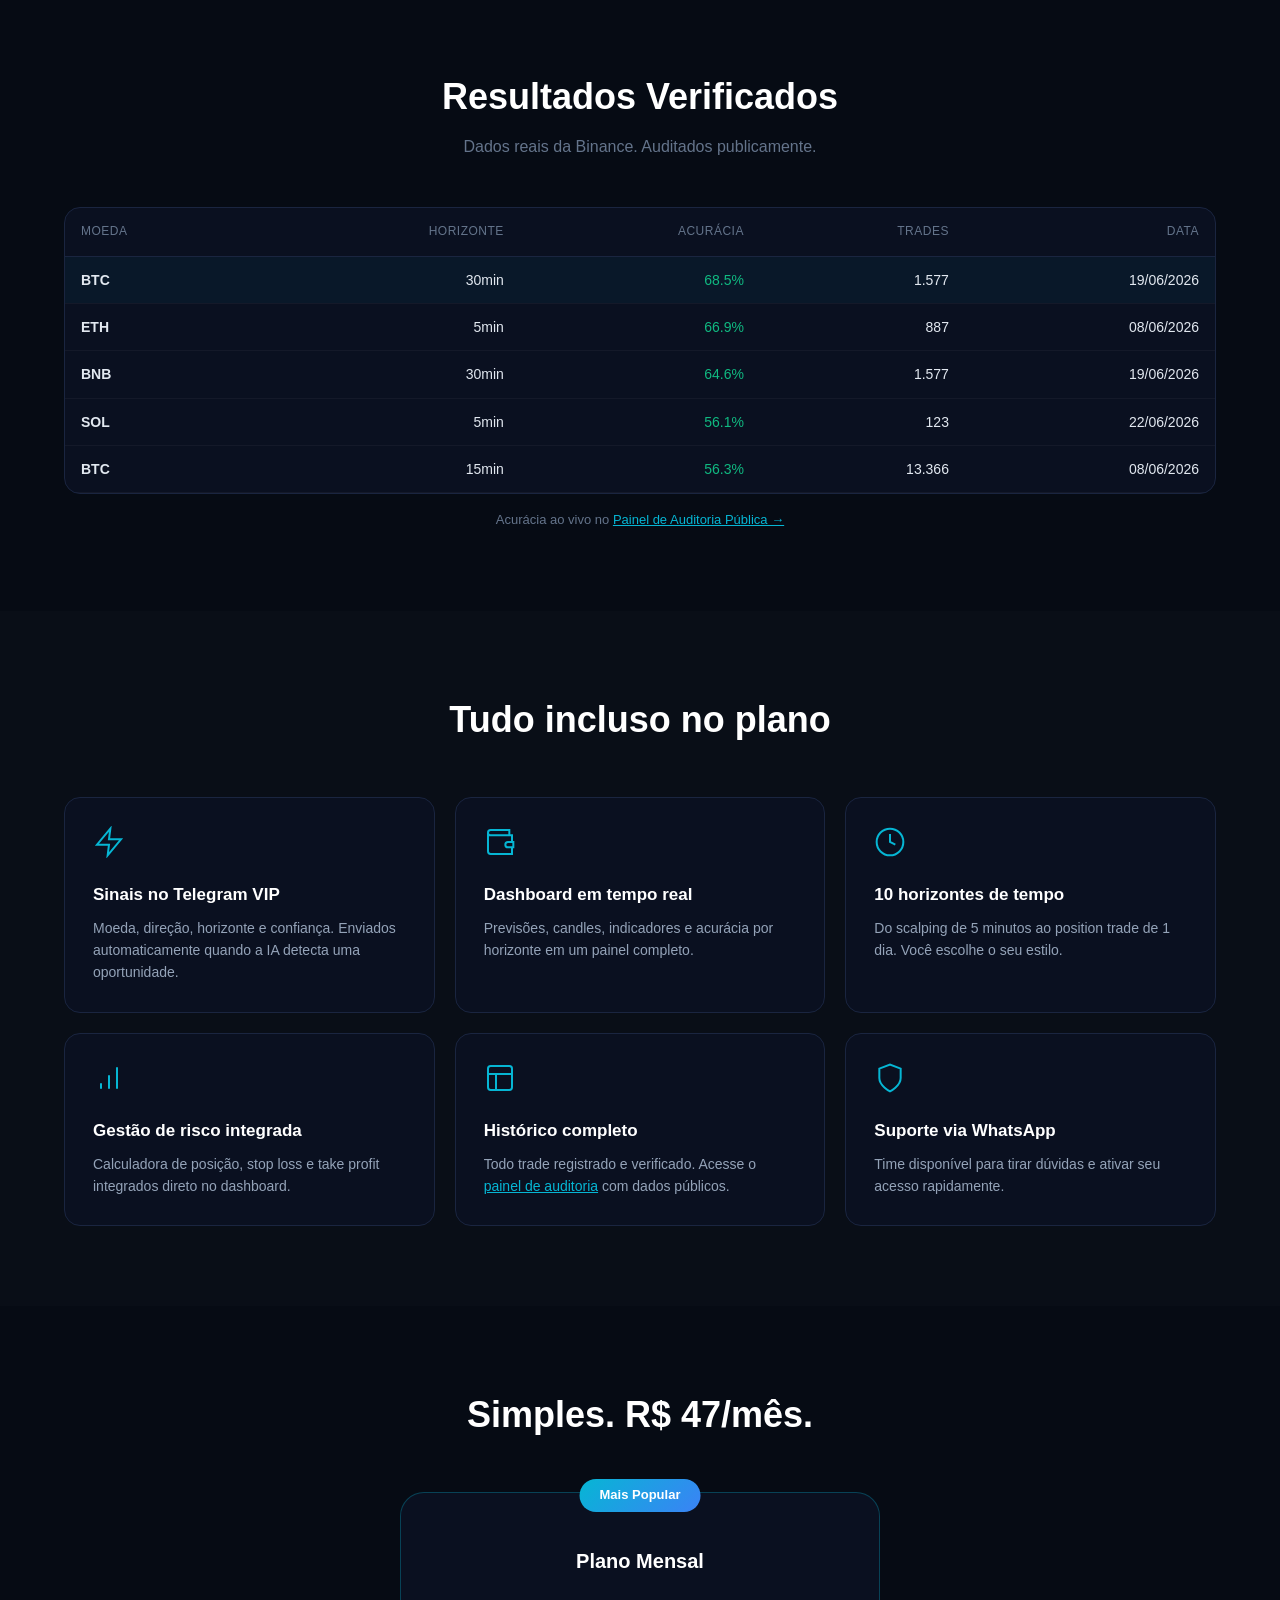
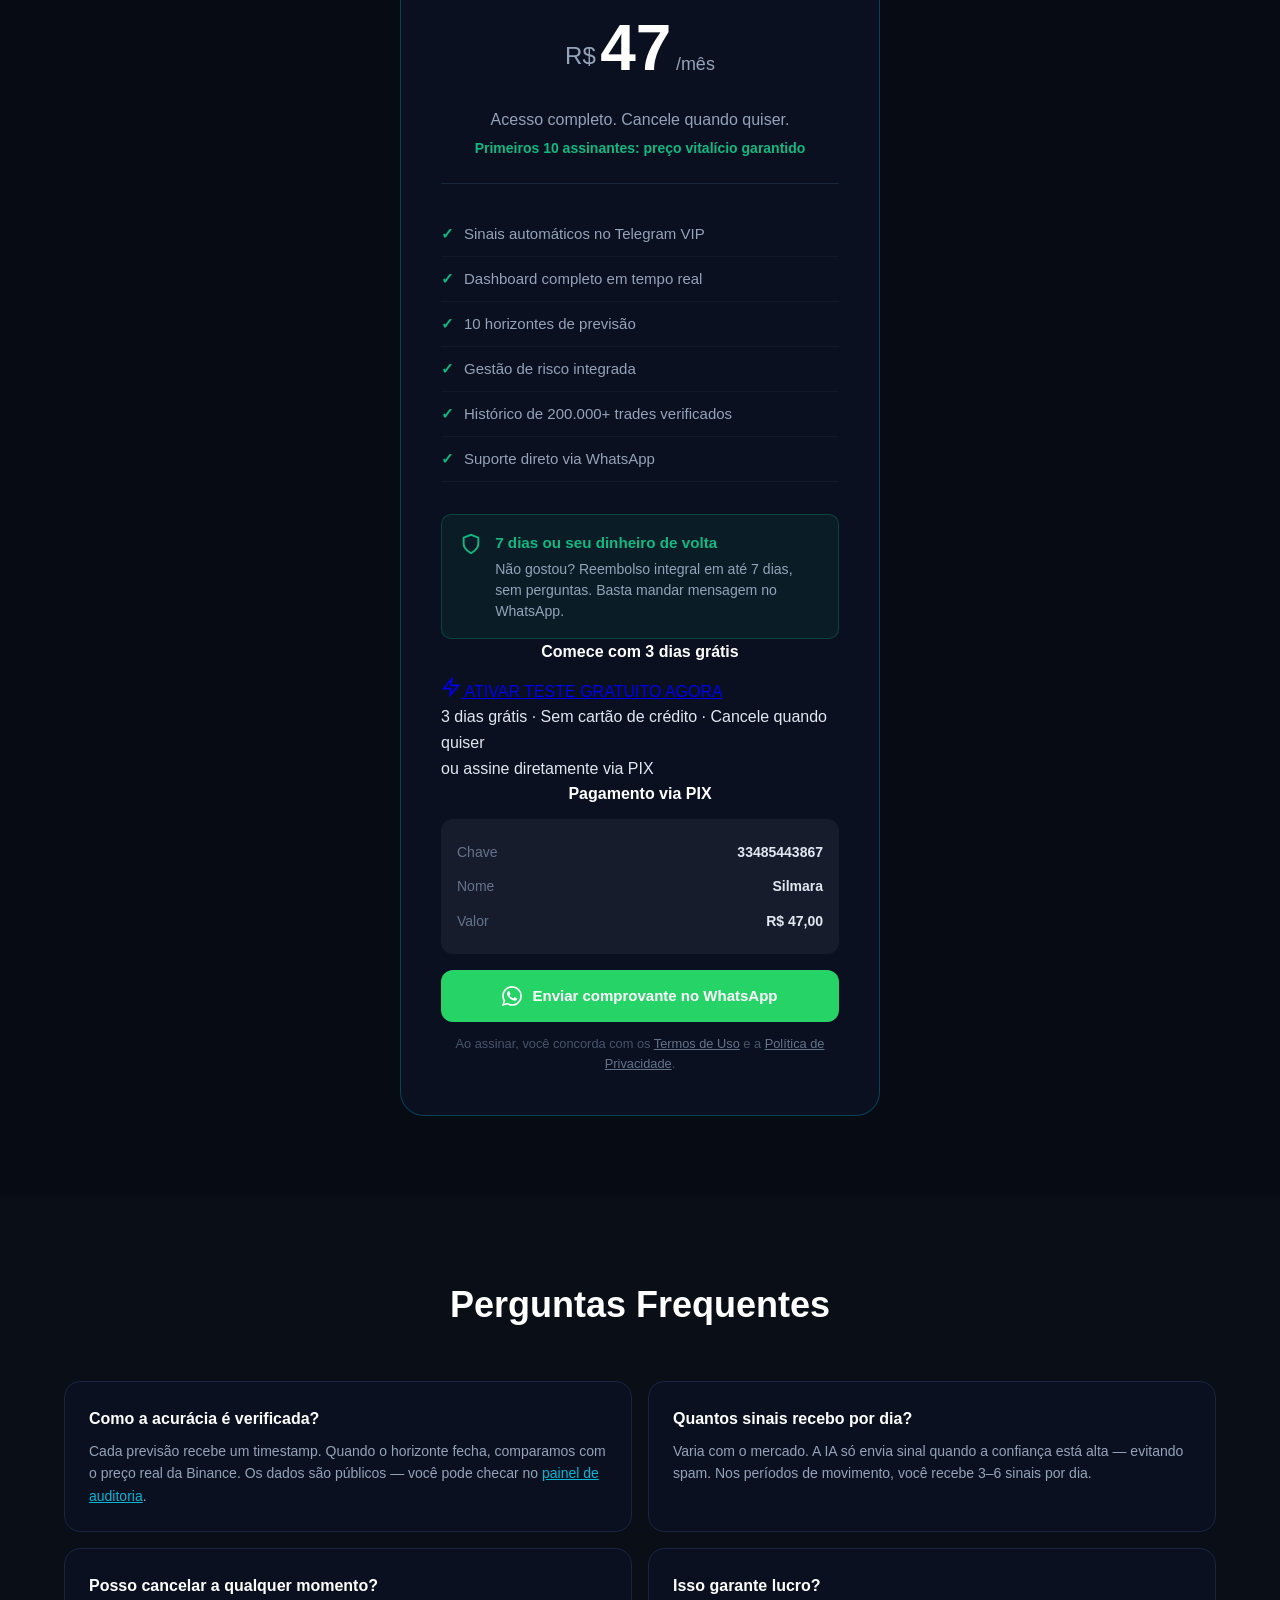
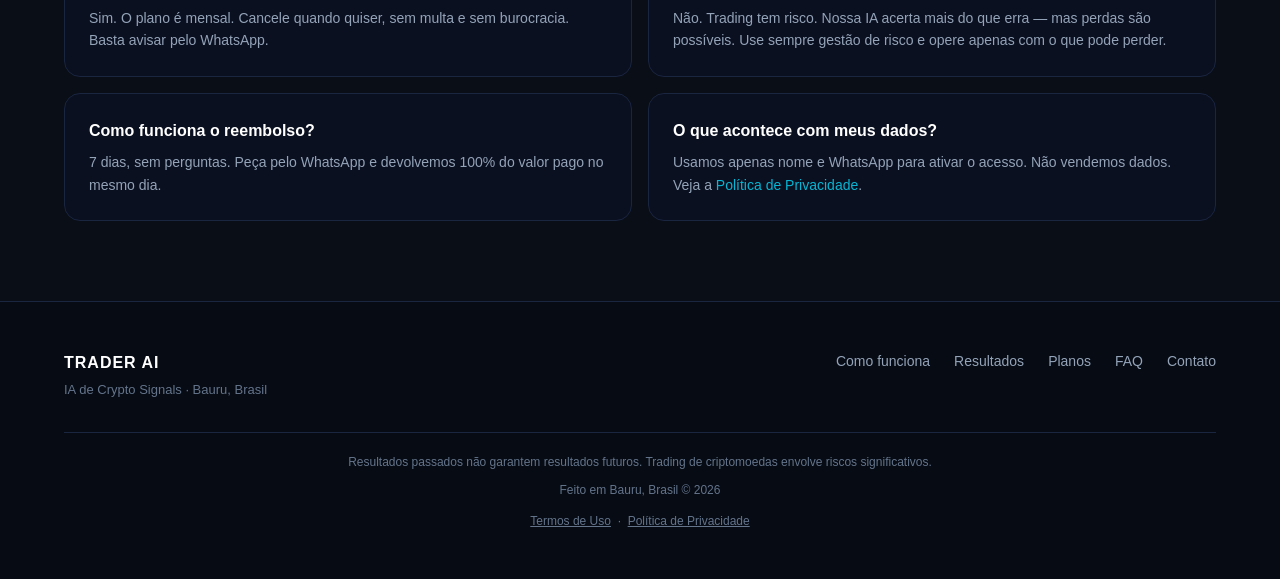
==== commit 022511ea: "modelos treinados na t4 gpu e json realista" ====
--- a/index.html
+++ b/index.html
@@ -231,7 +231,7 @@
 
                     <div class="hero-badge">
                         <span class="pulse"></span>
-                        200.000+ trades auditados publicamente
+                        6.000 + trades auditados publicamente
                     </div>
 
                     <!-- O QUE É + COMO FUNCIONA em 2 linhas -->
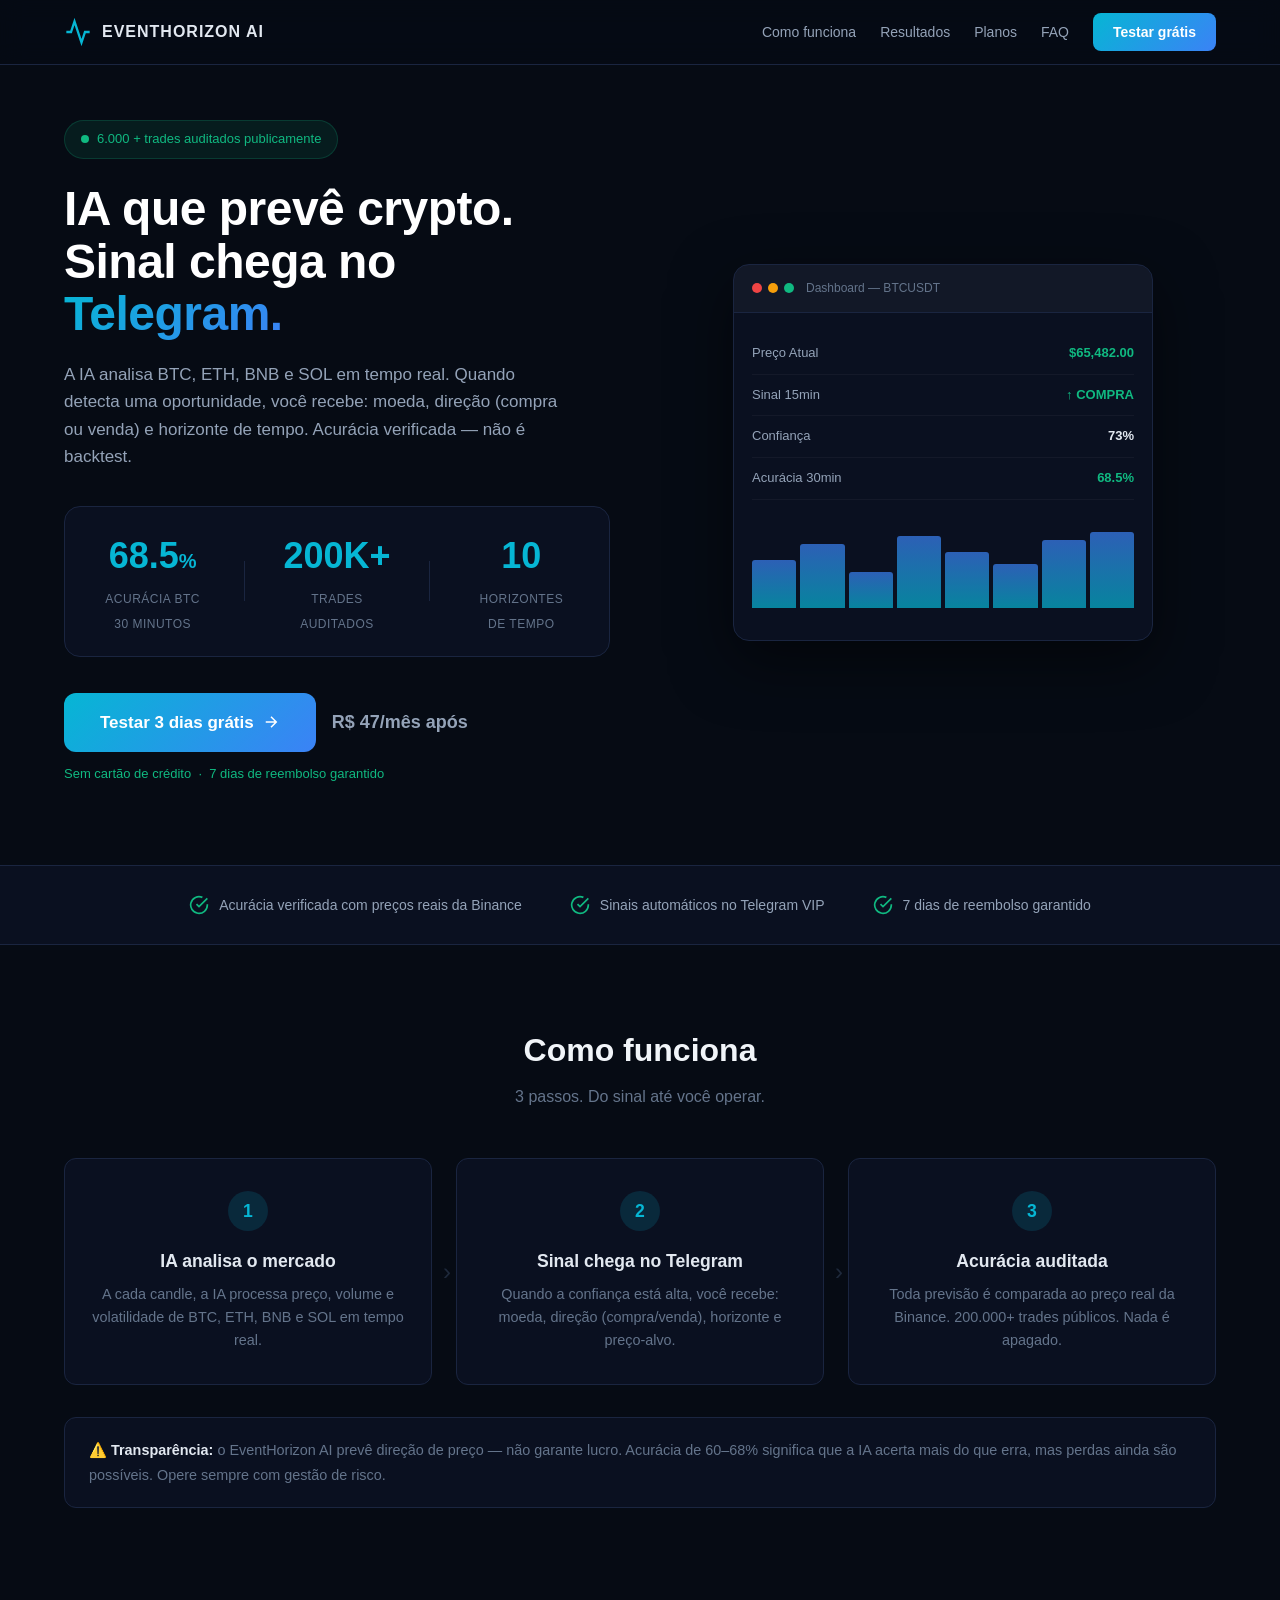
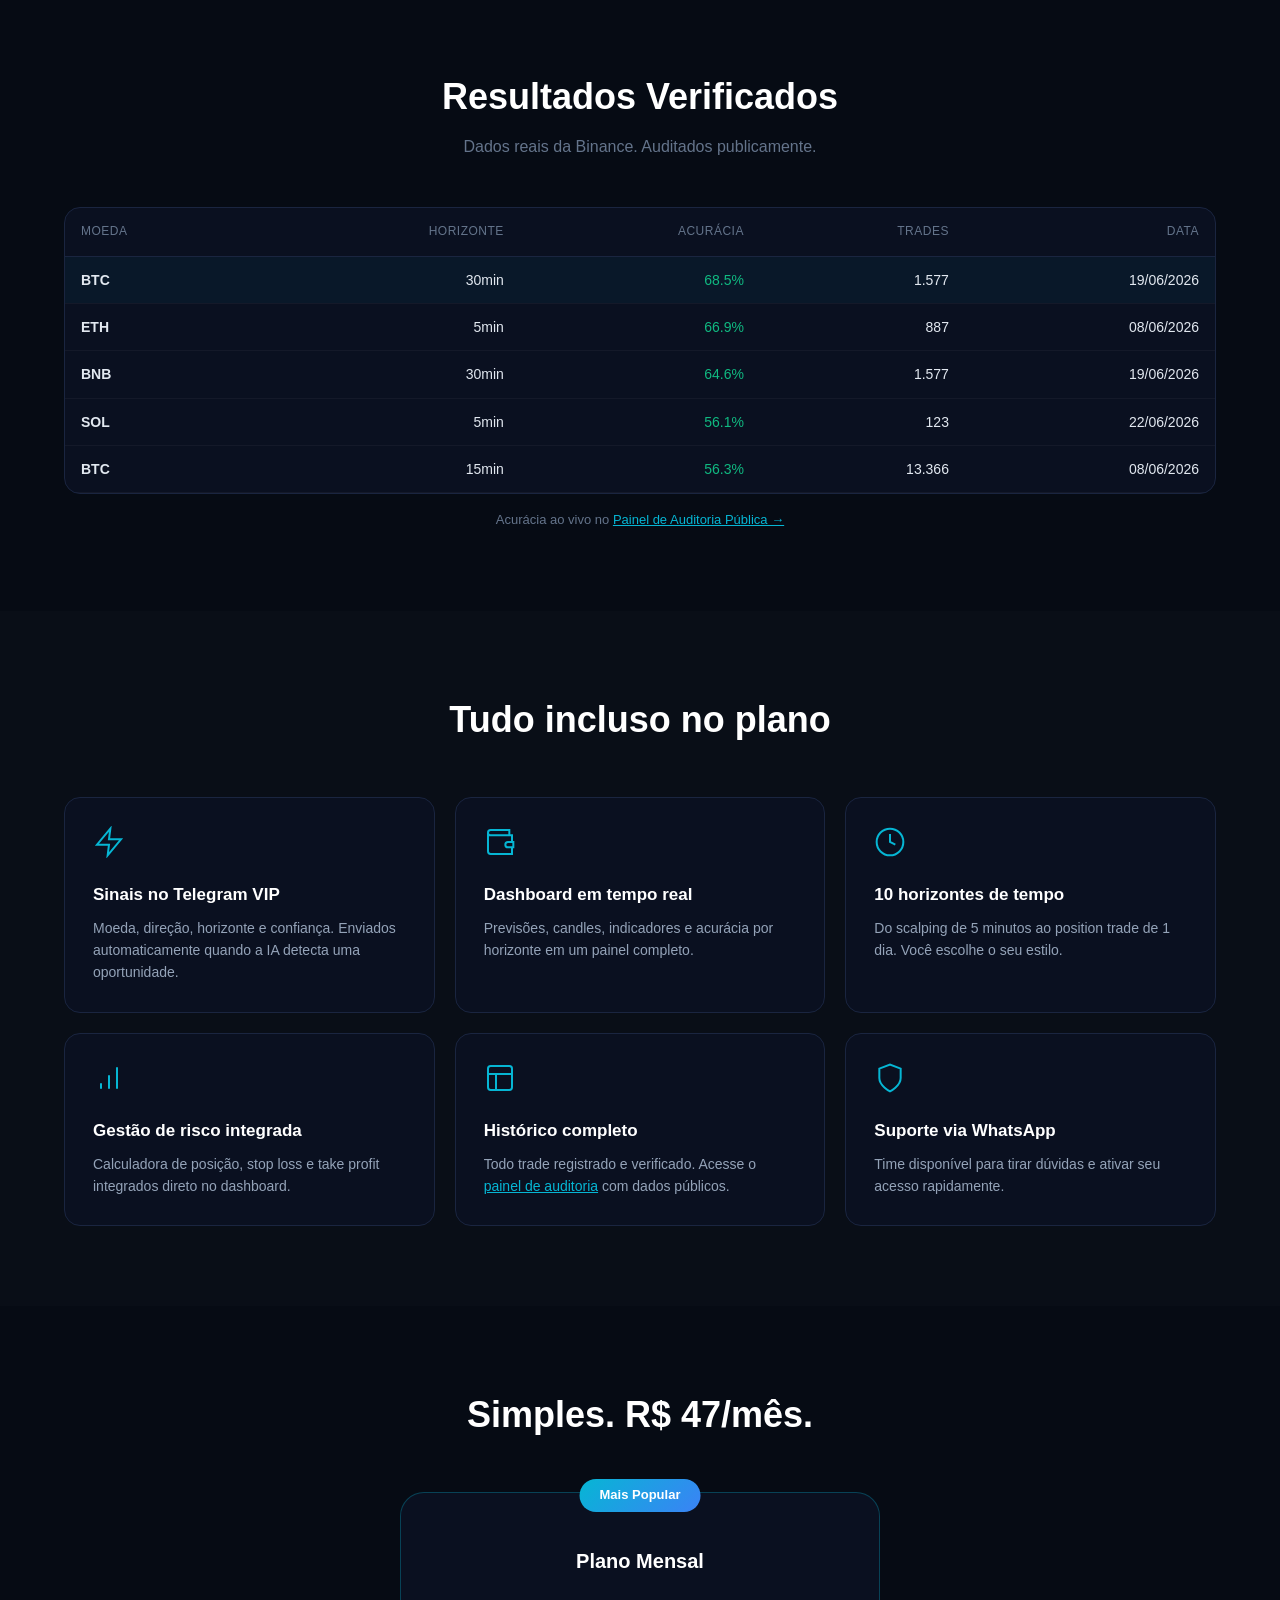
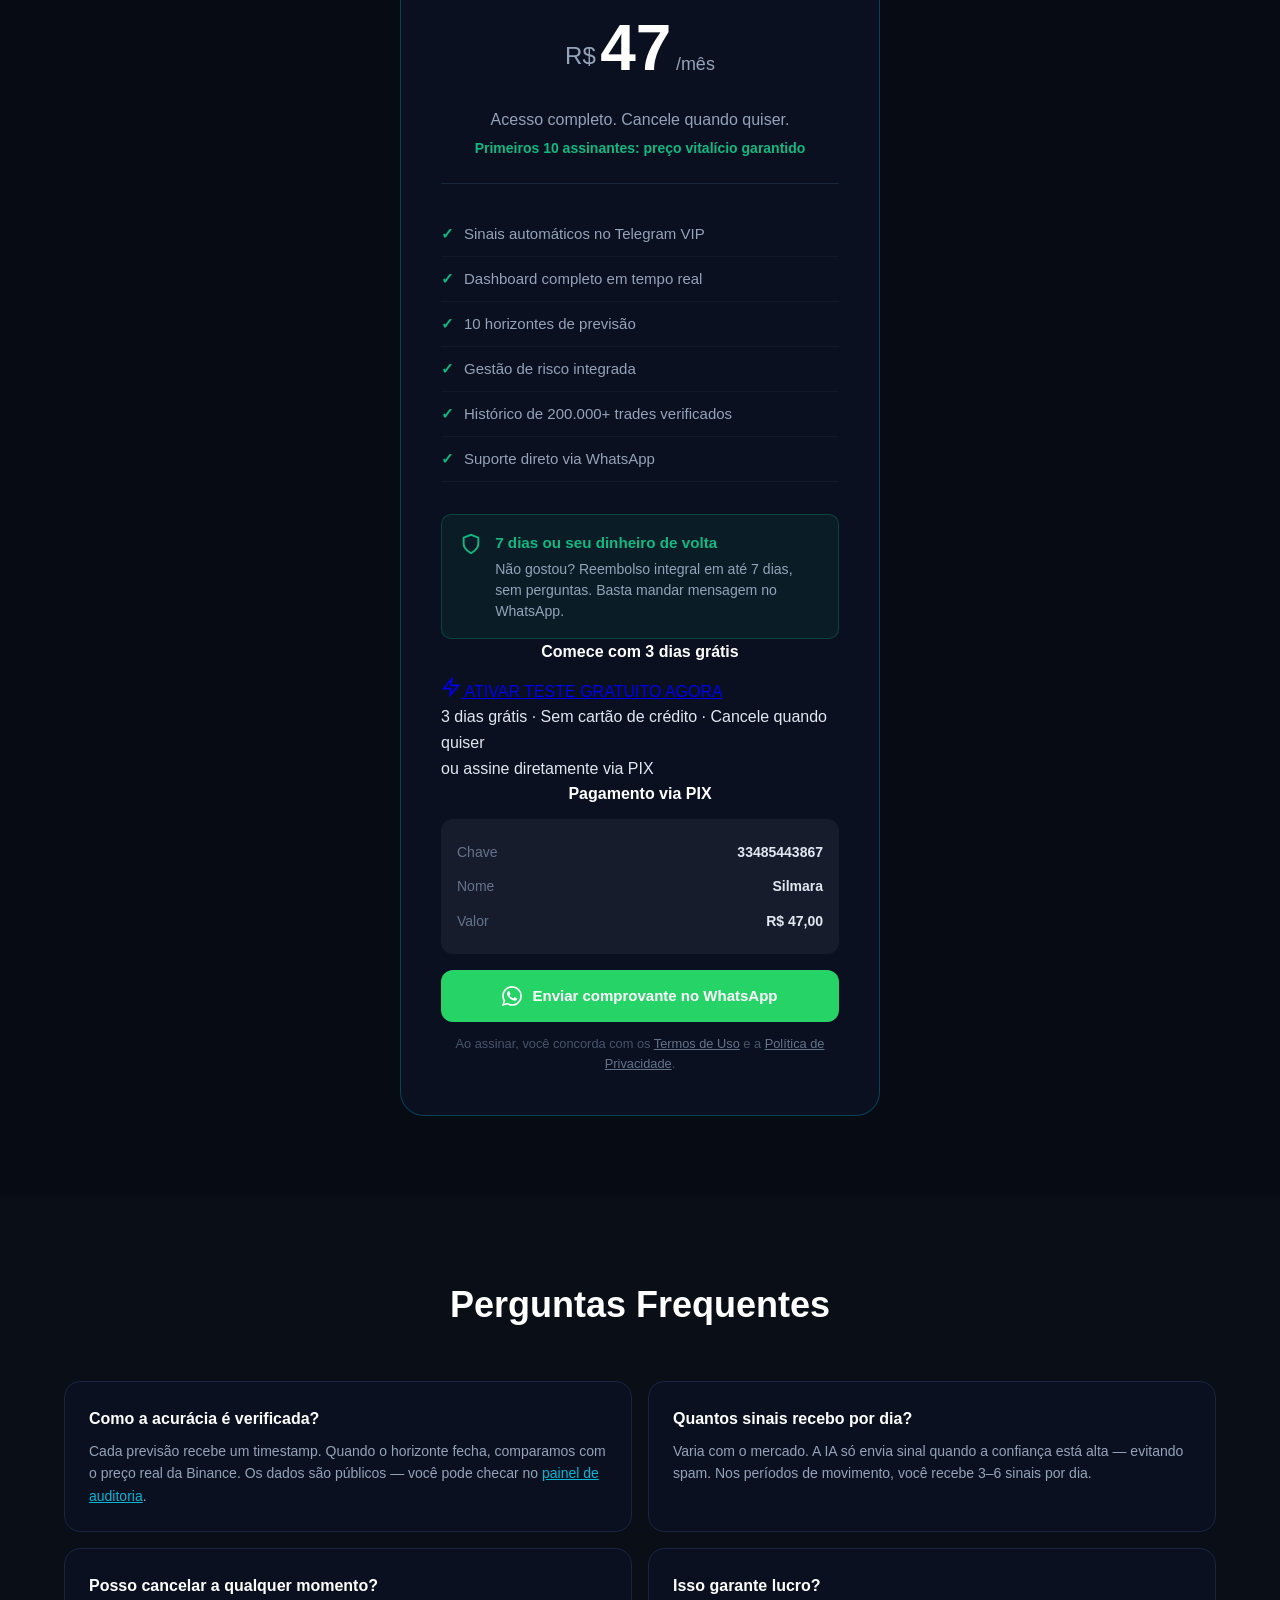
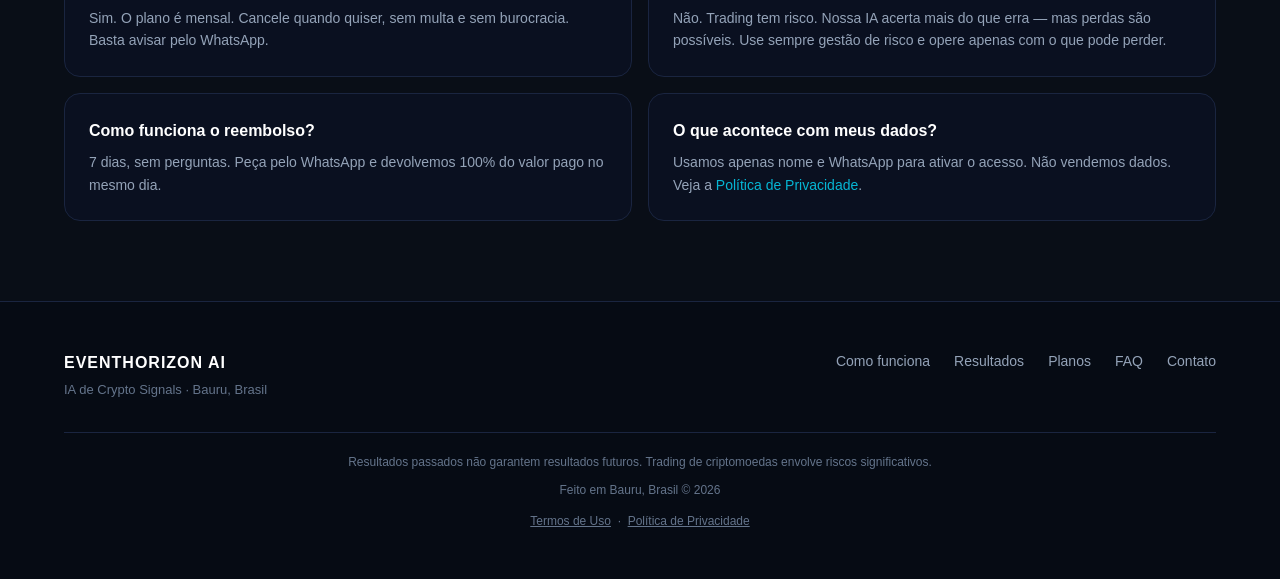
==== commit 36290be8: "deleted data" ====
--- a/index.html
+++ b/index.html
@@ -4,7 +4,7 @@
     <meta charset="UTF-8">
     <meta name="viewport" content="width=device-width, initial-scale=1.0">
     <meta name="color-scheme" content="light">
-    <title>Trader AI — Sinais de Crypto com IA no Telegram</title>
+    <title>EventHorizon AI — Sinais de Crypto com IA no Telegram</title>
     <meta name="description" content="IA prevê alta ou baixa de criptomoedas. Você recebe o sinal no Telegram. Acurácia verificada em 200.000+ trades. R$ 47/mês. 3 dias grátis.">
     <link rel="stylesheet" href="style.css">
     <link rel="icon" href="data:,">
@@ -148,9 +148,9 @@
         <div class="modal-body">
             <p>Última atualização: junho de 2026.</p>
             <h4>1. Aceitação</h4>
-            <p>Ao assinar ou utilizar o Trader AI você concorda integralmente com estes Termos. Se não concordar, não utilize o serviço.</p>
+            <p>Ao assinar ou utilizar o EventHorizon AI você concorda integralmente com estes Termos. Se não concordar, não utilize o serviço.</p>
             <h4>2. Natureza do serviço</h4>
-            <p>O Trader AI é um sistema de previsão baseado em inteligência artificial que analisa dados históricos de criptomoedas e emite estimativas de direção de preço. <strong>Não é serviço de consultoria financeira, gestão de investimentos ou corretora.</strong> Nenhuma previsão constitui indicação ou recomendação de compra ou venda.</p>
+            <p>O EventHorizon AI é um sistema de previsão baseado em inteligência artificial que analisa dados históricos de criptomoedas e emite estimativas de direção de preço. <strong>Não é serviço de consultoria financeira, gestão de investimentos ou corretora.</strong> Nenhuma previsão constitui indicação ou recomendação de compra ou venda.</p>
             <h4>3. Riscos</h4>
             <p>Mercados de criptomoedas são voláteis e imprevisíveis. Resultados passados não garantem resultados futuros. O usuário é o único responsável por suas decisões de trading e por eventuais perdas financeiras.</p>
             <h4>4. Acurácia</h4>
@@ -164,9 +164,9 @@
             <h4>6. Garantia de reembolso</h4>
             <p>Oferecemos reembolso integral em até 7 dias corridos após o pagamento, sem necessidade de justificativa. Solicitações devem ser feitas via WhatsApp ou e-mail.</p>
             <h4>7. Propriedade intelectual</h4>
-            <p>Todo o código, modelos, dados e conteúdo do Trader AI são de propriedade exclusiva dos seus desenvolvedores. É proibida a reprodução, revenda ou engenharia reversa sem autorização prévia por escrito.</p>
+            <p>Todo o código, modelos, dados e conteúdo do EventHorizon AI são de propriedade exclusiva dos seus desenvolvedores. É proibida a reprodução, revenda ou engenharia reversa sem autorização prévia por escrito.</p>
             <h4>8. Limitação de responsabilidade</h4>
-            <p>O Trader AI não se responsabiliza por perdas diretas, indiretas ou consequentes decorrentes do uso das previsões. A responsabilidade máxima fica limitada ao valor pago nos últimos 30 dias.</p>
+            <p>O EventHorizon AI não se responsabiliza por perdas diretas, indiretas ou consequentes decorrentes do uso das previsões. A responsabilidade máxima fica limitada ao valor pago nos últimos 30 dias.</p>
             <h4>9. Modificações</h4>
             <p>Estes termos podem ser atualizados a qualquer momento. O uso continuado do serviço após a publicação de alterações constitui aceitação das mudanças.</p>
             <h4>10. Foro</h4>
@@ -211,7 +211,7 @@
         <div class="container nav-content">
             <a href="#" class="logo">
                 <svg width="28" height="28" viewBox="0 0 24 24" fill="none" stroke="currentColor" stroke-width="2"><polyline points="22 12 18 12 15 21 9 3 6 12 2 12"/></svg>
-                <span>TRADER AI</span>
+                <span>EVENTHORIZON AI</span>
             </a>
             <div class="nav-links">
                 <a href="#como-funciona">Como funciona</a>
@@ -363,7 +363,7 @@
             </div>
 
             <div style="margin-top:2rem; padding: 1.25rem 1.5rem; background: #0a1020; border: 1px solid #1a2540; border-radius: 12px; color: #64748b; font-size: .9rem; line-height: 1.7;">
-                <strong style="color:#e2e8f0;">⚠️ Transparência:</strong> o Trader AI prevê direção de preço — não garante lucro. Acurácia de 60–68% significa que a IA acerta mais do que erra, mas perdas ainda são possíveis. Opere sempre com gestão de risco.
+                <strong style="color:#e2e8f0;">⚠️ Transparência:</strong> o EventHorizon AI prevê direção de preço — não garante lucro. Acurácia de 60–68% significa que a IA acerta mais do que erra, mas perdas ainda são possíveis. Opere sempre com gestão de risco.
             </div>
         </div>
     </section>
@@ -602,7 +602,7 @@
         <div class="container">
             <div class="footer-content">
                 <div class="footer-brand">
-                    <span class="logo-text">TRADER AI</span>
+                    <span class="logo-text">EVENTHORIZON AI</span>
                     <p>IA de Crypto Signals · Bauru, Brasil</p>
                 </div>
                 <div class="footer-links">
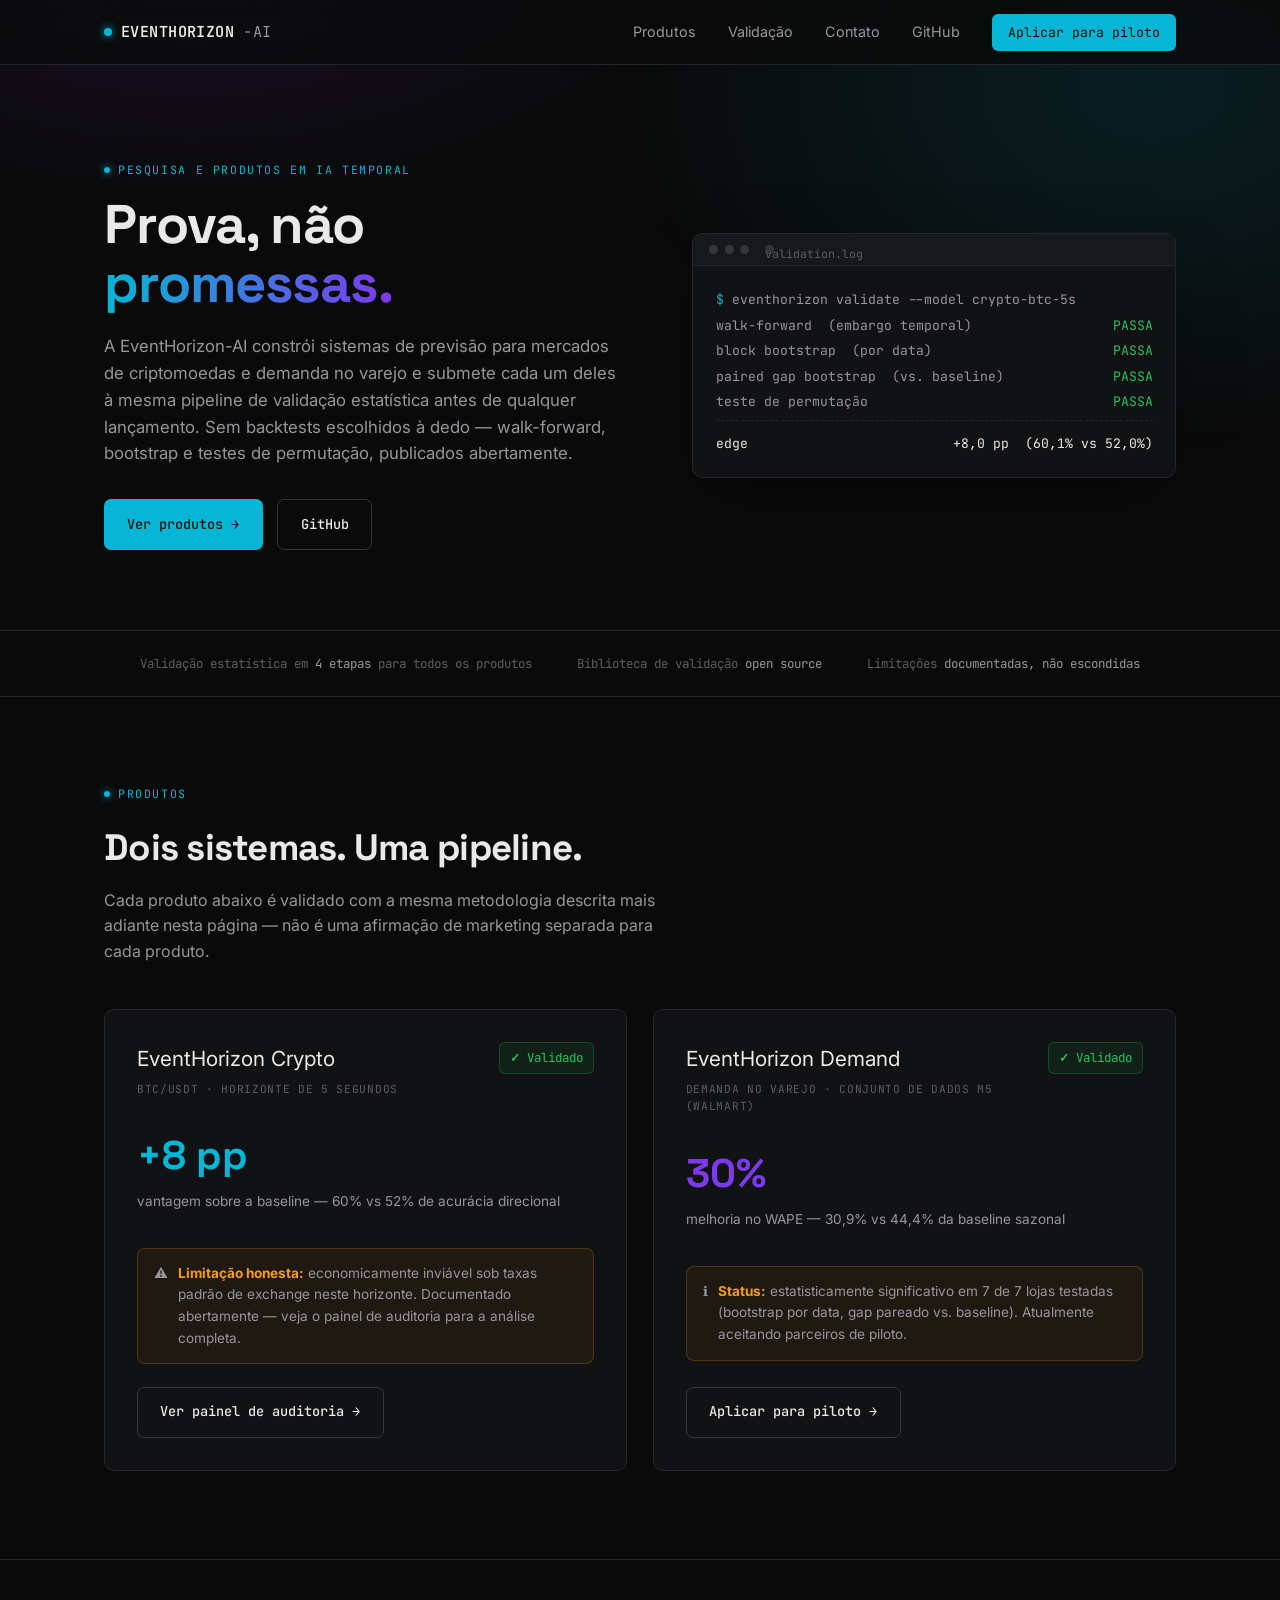
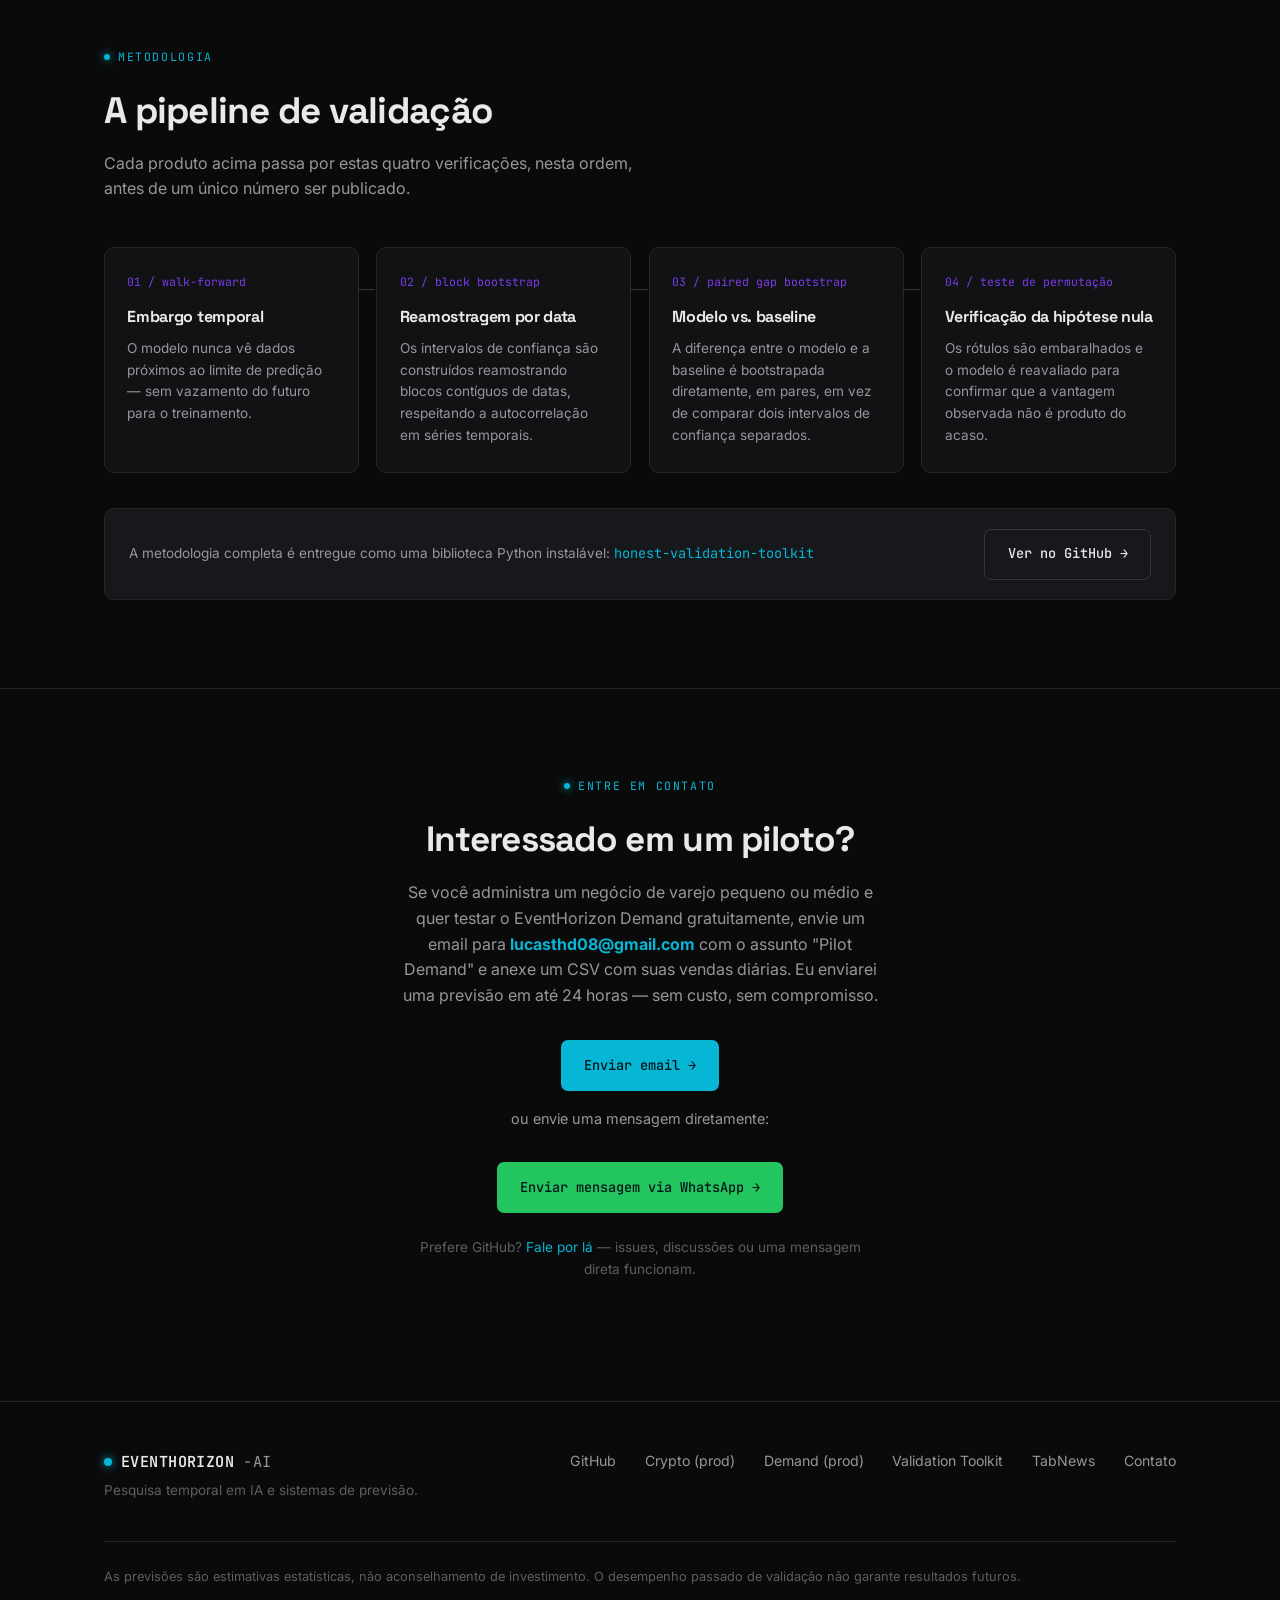
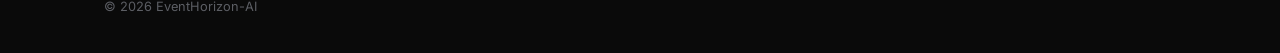
==== commit ae31a026: "landing page atualizada" ====
--- a/index.html
+++ b/index.html
@@ -1,649 +1,402 @@
 <!DOCTYPE html>
-<html lang="pt-BR">
+<html lang="pt">
 <head>
-    <meta charset="UTF-8">
-    <meta name="viewport" content="width=device-width, initial-scale=1.0">
-    <meta name="color-scheme" content="light">
-    <title>EventHorizon AI — Sinais de Crypto com IA no Telegram</title>
-    <meta name="description" content="IA prevê alta ou baixa de criptomoedas. Você recebe o sinal no Telegram. Acurácia verificada em 200.000+ trades. R$ 47/mês. 3 dias grátis.">
-    <link rel="stylesheet" href="style.css">
-    <link rel="icon" href="data:,">
-
-    <style>
-        /* ── Modal ── */
-        .modal-overlay {
-            display: none;
-            position: fixed;
-            inset: 0;
-            background: rgba(0,0,0,.75);
-            z-index: 9999;
-            align-items: center;
-            justify-content: center;
-            padding: 1rem;
-        }
-        .modal-overlay.active { display: flex; }
-        .modal-box {
-            background: #0f172a;
-            border: 1px solid #1e293b;
-            border-radius: 12px;
-            max-width: 680px;
-            width: 100%;
-            max-height: 80vh;
-            overflow: hidden;
-            display: flex;
-            flex-direction: column;
-        }
-        .modal-header {
-            display: flex;
-            align-items: center;
-            justify-content: space-between;
-            padding: 1.25rem 1.5rem;
-            border-bottom: 1px solid #1e293b;
-        }
-        .modal-header h3 { margin: 0; font-size: 1.1rem; color: #f1f5f9; }
-        .modal-close {
-            background: none;
-            border: none;
-            color: #94a3b8;
-            cursor: pointer;
-            font-size: 1.5rem;
-            line-height: 1;
-            padding: 0;
-        }
-        .modal-close:hover { color: #f1f5f9; }
-        .modal-body {
-            padding: 1.5rem;
-            overflow-y: auto;
-            color: #94a3b8;
-            font-size: .93rem;
-            line-height: 1.7;
-        }
-        .modal-body h4 { color: #e2e8f0; margin-top: 1.5rem; margin-bottom: .4rem; font-size: 1rem; }
-        .modal-body h4:first-child { margin-top: 0; }
-        .modal-body p { margin: 0 0 .75rem; }
-        .modal-body ul { margin: 0 0 .75rem 1.25rem; }
-
-        /* ── Garantia badge ── */
-        .guarantee-badge {
-            display: flex;
-            align-items: flex-start;
-            gap: .85rem;
-            background: rgba(16,185,129,.08);
-            border: 1px solid rgba(16,185,129,.25);
-            border-radius: 10px;
-            padding: 1rem 1.1rem;
-            margin-top: 1rem;
-        }
-        .guarantee-badge svg { flex-shrink: 0; margin-top: 2px; }
-        .guarantee-badge strong { display: block; color: #10b981; font-size: .95rem; margin-bottom: .2rem; }
-        .guarantee-badge p { margin: 0; color: #94a3b8; font-size: .88rem; line-height: 1.5; }
-
-        /* ── 3 Passos ── */
-        .steps-section { padding: 5rem 0; background: #060b14; }
-        .steps-section h2 { text-align: center; font-size: 2rem; margin-bottom: .5rem; color: #f1f5f9; }
-        .steps-section .section-sub { text-align: center; color: #64748b; margin-bottom: 3rem; }
-        .steps-grid {
-            display: grid;
-            grid-template-columns: repeat(3, 1fr);
-            gap: 1.5rem;
-        }
-        .step-card {
-            background: #0a1020;
-            border: 1px solid #1a2540;
-            border-radius: 12px;
-            padding: 2rem 1.5rem;
-            text-align: center;
-            position: relative;
-        }
-        .step-num {
-            display: inline-flex;
-            align-items: center;
-            justify-content: center;
-            width: 2.5rem;
-            height: 2.5rem;
-            border-radius: 50%;
-            background: rgba(6,182,212,.15);
-            color: #06b6d4;
-            font-weight: 800;
-            font-size: 1.1rem;
-            margin-bottom: 1rem;
-        }
-        .step-card h4 { color: #e2e8f0; font-size: 1.1rem; margin: 0 0 .5rem; }
-        .step-card p { color: #64748b; font-size: .9rem; margin: 0; line-height: 1.6; }
-        .step-arrow {
-            position: absolute;
-            right: -1.25rem;
-            top: 50%;
-            transform: translateY(-50%);
-            color: #1e293b;
-            font-size: 1.5rem;
-            z-index: 1;
-        }
-
-        /* ── Footer legal ── */
-        .footer-legal {
-            margin-top: .75rem;
-            font-size: .8rem;
-            color: #475569;
-        }
-        .footer-legal a { color: #64748b; text-decoration: underline; cursor: pointer; }
-        .footer-legal a:hover { color: #94a3b8; }
-
-        @media (max-width: 768px) {
-            .steps-grid { grid-template-columns: 1fr; }
-            .step-arrow { display: none; }
-        }
-    </style>
+<meta charset="UTF-8">
+<meta name="viewport" content="width=device-width, initial-scale=1.0">
+<meta name="color-scheme" content="dark">
+<title>EventHorizon-AI — Sistemas de Previsão Validados Estatisticamente</title>
+<meta name="description" content="A EventHorizon-AI constrói e valida sistemas de previsão para séries temporais — direção do mercado cripto e demanda no varejo — com a mesma pipeline estatística rigorosa antes de qualquer lançamento. Prova, não promessas.">
+<link rel="icon" href="data:,">
+<link rel="preconnect" href="https://fonts.googleapis.com">
+<link rel="preconnect" href="https://fonts.gstatic.com" crossorigin>
+<link href="https://fonts.googleapis.com/css2?family=Space+Grotesk:wght@500;600;700&family=JetBrains+Mono:wght@400;500;600&family=Inter:wght@400;500;600&display=swap" rel="stylesheet">
+<style>
+
+  /* ============ TOKENS ============ */
+  :root{
+    --bg:        #0a0a0a;
+    --surface:   #111214;
+    --surface-2: #16181c;
+    --border:    #24262b;
+    --border-hi: #33363c;
+
+    --cyan:      #06b6d4;
+    --cyan-dim:  #0e7490;
+    --purple:    #7c3aed;
+    --amber:     #f59e0b;
+    --green:     #22c55e;
+
+    --text:      #e9e9ea;
+    --text-dim:  #96979c;
+    --text-faint:#5c5e64;
+
+    --display: 'Space Grotesk', system-ui, sans-serif;
+    --mono: 'JetBrains Mono', 'SFMono-Regular', Menlo, monospace;
+    --body: 'Inter', system-ui, sans-serif;
+
+    --radius: 10px;
+    --wrap: 1120px;
+  }
+
+  *{ box-sizing:border-box; margin:0; padding:0; }
+  html{ scroll-behavior:smooth; }
+  body{
+    background:var(--bg);
+    color:var(--text);
+    font-family:var(--body);
+    line-height:1.6;
+    -webkit-font-smoothing:antialiased;
+  }
+  body::before{
+    content:"";
+    position:fixed; inset:0;
+    background:
+      radial-gradient(ellipse 900px 500px at 15% -10%, rgba(124,58,237,.16), transparent 60%),
+      radial-gradient(ellipse 900px 600px at 90% 10%, rgba(6,182,212,.12), transparent 60%);
+    pointer-events:none;
+    z-index:0;
+  }
+  .wrap{ max-width:var(--wrap); margin:0 auto; padding:0 1.5rem; position:relative; z-index:1; }
+  a{ color:inherit; text-decoration:none; }
+  img,svg{ display:block; }
+  :focus-visible{ outline:2px solid var(--cyan); outline-offset:3px; }
+
+  h1,h2,h3,h4{ font-family:var(--display); letter-spacing:-0.02em; color:var(--text); }
+  .eyebrow{
+    font-family:var(--mono); font-size:.72rem; letter-spacing:.14em; text-transform:uppercase;
+    color:var(--cyan); display:flex; align-items:center; gap:.5rem; margin-bottom:1rem;
+  }
+  .eyebrow::before{ content:""; width:6px; height:6px; border-radius:50%; background:var(--cyan); box-shadow:0 0 8px var(--cyan); }
+
+  section{ position:relative; z-index:1; padding:5.5rem 0; }
+  section h2{ font-size:clamp(1.7rem,3.4vw,2.3rem); }
+  .section-sub{ color:var(--text-dim); max-width:560px; margin-top:.6rem; font-size:1rem; }
+
+  /* chip de status no idioma visual compartilhado (motivo de terminal) */
+  .pass-chip{
+    display:inline-flex; align-items:center; gap:.4rem;
+    font-family:var(--mono); font-size:.78rem; color:var(--green);
+    background:rgba(34,197,94,.08); border:1px solid rgba(34,197,94,.25);
+    padding:.3rem .65rem; border-radius:6px;
+  }
+  .pass-chip::before{ content:"✓"; font-weight:700; }
+
+  /* ============ BARRA DE NAVEGAÇÃO ============ */
+  .navbar{
+    position:sticky; top:0; z-index:50;
+    background:rgba(10,10,10,.85); backdrop-filter:blur(10px);
+    border-bottom:1px solid var(--border);
+  }
+  .nav-content{ display:flex; align-items:center; justify-content:space-between; height:64px; }
+  .logo{ display:flex; align-items:center; gap:.55rem; font-family:var(--mono); font-weight:600; font-size:.95rem; letter-spacing:.03em; }
+  .logo .dot{ width:8px; height:8px; border-radius:50%; background:var(--cyan); box-shadow:0 0 10px var(--cyan); }
+  .logo span.dim{ color:var(--text-dim); font-weight:400; }
+  .nav-links{ display:flex; align-items:center; gap:2rem; font-size:.9rem; color:var(--text-dim); }
+  .nav-links a:hover{ color:var(--text); }
+  .nav-cta{
+    font-family:var(--mono); font-size:.82rem; color:var(--bg) !important;
+    background:var(--cyan); padding:.5rem 1rem; border-radius:6px;
+    transition:filter .15s;
+  }
+  .nav-cta:hover{ filter:brightness(1.1); }
+
+  /* ============ HERO ============ */
+  .hero{ padding:6rem 0 5rem; }
+  .hero-grid{ display:grid; grid-template-columns:1.1fr 1fr; gap:3.5rem; align-items:center; }
+  .hero h1{ font-size:clamp(2.2rem,4.6vw,3.4rem); line-height:1.08; margin-bottom:1.25rem; }
+  .hero h1 em{ font-style:normal; background:linear-gradient(90deg,var(--cyan),var(--purple)); -webkit-background-clip:text; background-clip:text; color:transparent; }
+  .hero-desc{ color:var(--text-dim); font-size:1.05rem; max-width:520px; margin-bottom:2rem; }
+  .hero-cta{ display:flex; gap:.9rem; flex-wrap:wrap; }
+  .btn{
+    display:inline-flex; align-items:center; gap:.55rem;
+    font-family:var(--mono); font-size:.85rem; font-weight:500;
+    padding:.85rem 1.4rem; border-radius:7px; border:1px solid transparent;
+    transition:transform .15s, filter .15s, border-color .15s;
+  }
+  .btn:hover{ transform:translateY(-1px); }
+  .btn-primary{ background:var(--cyan); color:#04141a; }
+  .btn-primary:hover{ filter:brightness(1.1); }
+  .btn-outline{ border-color:var(--border-hi); color:var(--text); }
+  .btn-outline:hover{ border-color:var(--cyan); color:var(--cyan); }
+
+  /* bloco de assinatura do terminal */
+  .term{
+    background:var(--surface); border:1px solid var(--border); border-radius:var(--radius);
+    overflow:hidden; box-shadow:0 20px 60px -20px rgba(0,0,0,.6);
+  }
+  .term-bar{
+    display:flex; align-items:center; gap:.4rem;
+    padding:.7rem 1rem; border-bottom:1px solid var(--border); background:var(--surface-2);
+  }
+  .term-bar span{ width:9px; height:9px; border-radius:50%; background:var(--border-hi); }
+  .term-bar .label{ margin-left:.6rem; font-family:var(--mono); font-size:.72rem; color:var(--text-faint); }
+  .term-body{ padding:1.3rem 1.4rem; font-family:var(--mono); font-size:.82rem; line-height:1.95; }
+  .term-body .cmd{ color:var(--text-dim); }
+  .term-body .cmd::before{ content:"$ "; color:var(--cyan); }
+  .term-row{ display:flex; justify-content:space-between; gap:1rem; color:var(--text-dim); }
+  .term-row .ok{ color:var(--green); }
+  .term-row.result{ color:var(--text); margin-top:.35rem; padding-top:.6rem; border-top:1px dashed var(--border); }
+
+  /* ============ BARRA DE CONFIANÇA ============ */
+  .trust-bar{ padding:1.4rem 0; border-top:1px solid var(--border); border-bottom:1px solid var(--border); }
+  .trust-items{ display:flex; justify-content:center; gap:2.8rem; flex-wrap:wrap; font-family:var(--mono); font-size:.78rem; color:var(--text-faint); }
+  .trust-items span{ color:var(--text-dim); }
+
+  /* ============ PRODUTOS ============ */
+  .products-grid{ display:grid; grid-template-columns:1fr 1fr; gap:1.6rem; margin-top:2.8rem; }
+  .product-card{
+    background:var(--surface); border:1px solid var(--border); border-radius:var(--radius);
+    padding:2rem; display:flex; flex-direction:column; transition:border-color .15s;
+  }
+  .product-card:hover{ border-color:var(--border-hi); }
+  .product-top{ display:flex; align-items:flex-start; justify-content:space-between; gap:1rem; margin-bottom:1.2rem; }
+  .product-name{ font-size:1.3rem; }
+  .product-tag{ font-family:var(--mono); font-size:.7rem; letter-spacing:.06em; text-transform:uppercase; color:var(--text-faint); margin-top:.3rem; }
+  .product-metric{ font-family:var(--display); font-size:2.5rem; font-weight:700; margin:.4rem 0 .2rem; }
+  .product-metric.cyan{ color:var(--cyan); }
+  .product-metric.purple{ color:var(--purple); }
+  .product-metric-label{ font-size:.85rem; color:var(--text-dim); margin-bottom:1.1rem; }
+  .product-honest{
+    display:flex; gap:.6rem; align-items:flex-start;
+    background:rgba(245,158,11,.06); border:1px solid rgba(245,158,11,.22);
+    border-radius:8px; padding:.85rem 1rem; margin:1.1rem 0 1.4rem; font-size:.85rem; color:var(--text-dim);
+  }
+  .product-honest strong{ color:var(--amber); }
+  .product-card .btn{ margin-top:auto; align-self:flex-start; }
+
+  /* ============ PIPELINE DE VALIDAÇÃO ============ */
+  .pipeline{ border-top:1px solid var(--border); }
+  .pipeline-grid{ display:grid; grid-template-columns:repeat(4,1fr); gap:1.1rem; margin-top:2.8rem; position:relative; }
+  .pipeline-step{
+    background:var(--surface); border:1px solid var(--border); border-radius:var(--radius);
+    padding:1.6rem 1.4rem; position:relative;
+  }
+  .pipeline-step .step-index{ font-family:var(--mono); font-size:.72rem; color:var(--purple); margin-bottom:.8rem; display:block; }
+  .pipeline-step h4{ font-size:1rem; margin-bottom:.5rem; }
+  .pipeline-step p{ font-size:.85rem; color:var(--text-dim); }
+  .pipeline-connector{
+    position:absolute; top:2.6rem; right:-1.1rem; width:1.1rem; height:1px;
+    background:var(--border-hi); z-index:2;
+  }
+  .pipeline-lib{
+    margin-top:2.2rem; display:flex; align-items:center; justify-content:space-between; flex-wrap:wrap; gap:1rem;
+    background:var(--surface-2); border:1px solid var(--border); border-radius:var(--radius);
+    padding:1.2rem 1.5rem;
+  }
+  .pipeline-lib code{ font-family:var(--mono); font-size:.85rem; color:var(--cyan); }
+  .pipeline-lib p{ font-size:.85rem; color:var(--text-dim); }
+
+  /* ============ CTA ============ */
+  .cta-section{ border-top:1px solid var(--border); text-align:center; }
+  .cta-section h2{ font-size:clamp(1.6rem,3.2vw,2.2rem); }
+  .cta-section p{ color:var(--text-dim); max-width:480px; margin:.8rem auto 2rem; }
+
+  /* ============ RODAPÉ ============ */
+  footer{ border-top:1px solid var(--border); padding:3rem 0 2.2rem; }
+  .footer-grid{ display:flex; justify-content:space-between; align-items:flex-start; flex-wrap:wrap; gap:2rem; }
+  .footer-brand p{ color:var(--text-faint); font-size:.85rem; margin-top:.4rem; }
+  .footer-links{ display:flex; gap:1.8rem; flex-wrap:wrap; font-size:.88rem; color:var(--text-dim); }
+  .footer-links a:hover{ color:var(--cyan); }
+  .footer-bottom{ margin-top:2.4rem; padding-top:1.6rem; border-top:1px solid var(--border); font-size:.8rem; color:var(--text-faint); display:flex; justify-content:space-between; flex-wrap:wrap; gap:.6rem; }
+
+  /* ============ RESPONSIVO ============ */
+  @media (max-width:860px){
+    .hero-grid{ grid-template-columns:1fr; gap:2.5rem; }
+    .products-grid{ grid-template-columns:1fr; }
+    .pipeline-grid{ grid-template-columns:1fr 1fr; }
+    .pipeline-connector{ display:none; }
+    .nav-links{ gap:1.1rem; font-size:.82rem; }
+    .nav-links a:not(.nav-cta){ display:none; }
+  }
+  @media (max-width:520px){
+    section{ padding:3.6rem 0; }
+    .pipeline-grid{ grid-template-columns:1fr; }
+    .trust-items{ flex-direction:column; align-items:center; gap:.7rem; }
+    .footer-bottom{ flex-direction:column; }
+  }
+</style>
 </head>
 <body>
 
-<!-- ══ MODAIS ══════════════════════════════════════════════════════════════ -->
-
-<div class="modal-overlay" id="modal-terms">
-    <div class="modal-box">
-        <div class="modal-header">
-            <h3>Termos de Uso</h3>
-            <button class="modal-close" onclick="closeModal('modal-terms')">&times;</button>
+<!-- ══ BARRA DE NAVEGAÇÃO ══ -->
+<nav class="navbar">
+  <div class="wrap nav-content">
+    <a href="#" class="logo"><span class="dot"></span>EVENTHORIZON<span class="dim">-AI</span></a>
+    <div class="nav-links">
+      <a href="#products">Produtos</a>
+      <a href="#validation">Validação</a>
+      <a href="#contact">Contato</a>
+      <a href="https://github.com/EventHorizon-ia/EventHorizon" target="_blank" rel="noopener">GitHub</a>
+      <a href="#contact" class="nav-cta">Aplicar para piloto</a>
+    </div>
+  </div>
+</nav>
+
+<!-- ══ HERO ══ -->
+<section class="hero">
+  <div class="wrap hero-grid">
+    <div>
+      <div class="eyebrow">Pesquisa e produtos em IA temporal</div>
+      <h1>Prova, não <em>promessas.</em></h1>
+      <p class="hero-desc">
+        A EventHorizon-AI constrói sistemas de previsão para mercados de criptomoedas e demanda no varejo e submete cada um deles à mesma pipeline de validação estatística antes de qualquer lançamento. Sem backtests escolhidos à dedo — walk-forward, bootstrap e testes de permutação, publicados abertamente.
+      </p>
+      <div class="hero-cta">
+        <a href="#products" class="btn btn-primary">Ver produtos →</a>
+        <a href="https://github.com/EventHorizon-ia/EventHorizon" target="_blank" rel="noopener" class="btn btn-outline">GitHub</a>
+      </div>
+    </div>
+
+    <div class="term">
+      <div class="term-bar">
+        <span></span><span></span><span></span>
+        <span class="label">validation.log</span>
+      </div>
+      <div class="term-body">
+        <div class="cmd">eventhorizon validate --model crypto-btc-5s</div>
+        <div class="term-row"><span>walk-forward &nbsp;(embargo temporal)</span><span class="ok">PASSA</span></div>
+        <div class="term-row"><span>block bootstrap &nbsp;(por data)</span><span class="ok">PASSA</span></div>
+        <div class="term-row"><span>paired gap bootstrap &nbsp;(vs. baseline)</span><span class="ok">PASSA</span></div>
+        <div class="term-row"><span>teste de permutação</span><span class="ok">PASSA</span></div>
+        <div class="term-row result"><span>edge</span><span>+8,0 pp &nbsp;(60,1% vs 52,0%)</span></div>
+      </div>
+    </div>
+  </div>
+</section>
+
+<div class="trust-bar">
+  <div class="wrap trust-items">
+    <div>Validação estatística em <span>4 etapas</span> para todos os produtos</div>
+    <div>Biblioteca de validação <span>open source</span></div>
+    <div>Limitações <span>documentadas, não escondidas</span></div>
+  </div>
+</div>
+
+<!-- ══ PRODUTOS ══ -->
+<section id="products">
+  <div class="wrap">
+    <div class="eyebrow">Produtos</div>
+    <h2>Dois sistemas. Uma pipeline.</h2>
+    <p class="section-sub">Cada produto abaixo é validado com a mesma metodologia descrita mais adiante nesta página — não é uma afirmação de marketing separada para cada produto.</p>
+
+    <div class="products-grid">
+
+      <!-- Crypto -->
+      <div class="product-card">
+        <div class="product-top">
+          <div>
+            <div class="product-name">EventHorizon Crypto</div>
+            <div class="product-tag">BTC/USDT · horizonte de 5 segundos</div>
+          </div>
+          <span class="pass-chip">Validado</span>
         </div>
-        <div class="modal-body">
-            <p>Última atualização: junho de 2026.</p>
-            <h4>1. Aceitação</h4>
-            <p>Ao assinar ou utilizar o EventHorizon AI você concorda integralmente com estes Termos. Se não concordar, não utilize o serviço.</p>
-            <h4>2. Natureza do serviço</h4>
-            <p>O EventHorizon AI é um sistema de previsão baseado em inteligência artificial que analisa dados históricos de criptomoedas e emite estimativas de direção de preço. <strong>Não é serviço de consultoria financeira, gestão de investimentos ou corretora.</strong> Nenhuma previsão constitui indicação ou recomendação de compra ou venda.</p>
-            <h4>3. Riscos</h4>
-            <p>Mercados de criptomoedas são voláteis e imprevisíveis. Resultados passados não garantem resultados futuros. O usuário é o único responsável por suas decisões de trading e por eventuais perdas financeiras.</p>
-            <h4>4. Acurácia</h4>
-            <p>As métricas de acurácia divulgadas referem-se a previsões binárias (alta ou baixa) verificadas contra preços reais da Binance. Acurácia acima de 50 % indica capacidade preditiva, mas não elimina risco de perda.</p>
-            <h4>5. Assinatura e pagamento</h4>
-            <ul>
-                <li>O plano mensal é cobrado via PIX no valor de R$ 47,00 por ciclo de 30 dias.</li>
-                <li>O acesso é ativado após confirmação manual do pagamento via WhatsApp.</li>
-                <li>O cancelamento pode ser solicitado a qualquer momento sem multa.</li>
-            </ul>
-            <h4>6. Garantia de reembolso</h4>
-            <p>Oferecemos reembolso integral em até 7 dias corridos após o pagamento, sem necessidade de justificativa. Solicitações devem ser feitas via WhatsApp ou e-mail.</p>
-            <h4>7. Propriedade intelectual</h4>
-            <p>Todo o código, modelos, dados e conteúdo do EventHorizon AI são de propriedade exclusiva dos seus desenvolvedores. É proibida a reprodução, revenda ou engenharia reversa sem autorização prévia por escrito.</p>
-            <h4>8. Limitação de responsabilidade</h4>
-            <p>O EventHorizon AI não se responsabiliza por perdas diretas, indiretas ou consequentes decorrentes do uso das previsões. A responsabilidade máxima fica limitada ao valor pago nos últimos 30 dias.</p>
-            <h4>9. Modificações</h4>
-            <p>Estes termos podem ser atualizados a qualquer momento. O uso continuado do serviço após a publicação de alterações constitui aceitação das mudanças.</p>
-            <h4>10. Foro</h4>
-            <p>Fica eleito o foro da Comarca de Bauru/SP para dirimir quaisquer controvérsias.</p>
+        <div class="product-metric cyan">+8 pp</div>
+        <div class="product-metric-label">vantagem sobre a baseline — 60% vs 52% de acurácia direcional</div>
+        <div class="product-honest">
+          <span>⚠️</span>
+          <span><strong>Limitação honesta:</strong> economicamente inviável sob taxas padrão de exchange neste horizonte. Documentado abertamente — veja o painel de auditoria para a análise completa.</span>
         </div>
-    </div>
-</div>
-
-<div class="modal-overlay" id="modal-privacy">
-    <div class="modal-box">
-        <div class="modal-header">
-            <h3>Política de Privacidade</h3>
-            <button class="modal-close" onclick="closeModal('modal-privacy')">&times;</button>
+        <a href="dashboard.html" class="btn btn-outline">Ver painel de auditoria →</a>
+      </div>
+
+      <!-- Demand -->
+      <div class="product-card">
+        <div class="product-top">
+          <div>
+            <div class="product-name">EventHorizon Demand</div>
+            <div class="product-tag">Demanda no varejo · conjunto de dados M5 (Walmart)</div>
+          </div>
+          <span class="pass-chip">Validado</span>
         </div>
-        <div class="modal-body">
-            <p>Última atualização: junho de 2026.</p>
-            <h4>1. Dados coletados</h4>
-            <p>Coletamos apenas os dados estritamente necessários para prestar o serviço:</p>
-            <ul>
-                <li>Nome e número de WhatsApp (para ativar e suportar a assinatura).</li>
-                <li>Comprovante de pagamento enviado voluntariamente.</li>
-                <li>Dados de uso do dashboard (logs anônimos para melhoria do sistema).</li>
-            </ul>
-            <h4>2. Uso dos dados</h4>
-            <p>Os dados são usados exclusivamente para: ativar o acesso, enviar sinais no grupo VIP, prestar suporte e melhorar o modelo de IA. Não vendemos, alugamos nem compartilhamos dados pessoais com terceiros.</p>
-            <h4>3. Armazenamento</h4>
-            <p>Os dados são armazenados em servidores com criptografia. Comprovantes enviados via WhatsApp são excluídos após a confirmação do pagamento.</p>
-            <h4>4. Seus direitos (LGPD)</h4>
-            <p>Nos termos da Lei 13.709/2018, você pode solicitar a qualquer momento: acesso, correção, portabilidade ou exclusão dos seus dados. Basta entrar em contato via WhatsApp.</p>
-            <h4>5. Cookies</h4>
-            <p>O site utiliza apenas cookies técnicos essenciais para funcionamento. Não utilizamos cookies de rastreamento ou publicidade.</p>
-            <h4>6. Contato</h4>
-            <p>Dúvidas sobre privacidade: <a href="https://wa.me/14991840826" target="_blank">WhatsApp (14) 99184-0826</a>.</p>
+        <div class="product-metric purple">30%</div>
+        <div class="product-metric-label">melhoria no WAPE — 30,9% vs 44,4% da baseline sazonal</div>
+        <div class="product-honest">
+          <span>ℹ️</span>
+          <span><strong>Status:</strong> estatisticamente significativo em 7 de 7 lojas testadas (bootstrap por data, gap pareado vs. baseline). Atualmente aceitando parceiros de piloto.</span>
         </div>
-    </div>
-</div>
-
-<!-- ══ PÁGINA ══════════════════════════════════════════════════════════════ -->
-
-    <!-- Navbar -->
-    <nav class="navbar">
-        <div class="container nav-content">
-            <a href="#" class="logo">
-                <svg width="28" height="28" viewBox="0 0 24 24" fill="none" stroke="currentColor" stroke-width="2"><polyline points="22 12 18 12 15 21 9 3 6 12 2 12"/></svg>
-                <span>EVENTHORIZON AI</span>
-            </a>
-            <div class="nav-links">
-                <a href="#como-funciona">Como funciona</a>
-                <a href="#resultados">Resultados</a>
-                <a href="#planos">Planos</a>
-                <a href="#faq">FAQ</a>
-                <a href="#pagar" class="nav-cta">Testar grátis</a>
-            </div>
-        </div>
-    </nav>
-
-    <!-- ══ HERO — otimizado para 10 segundos ══════════════════════════════ -->
-    <section class="hero">
-        <div class="container">
-            <div class="hero-grid">
-                <div class="hero-text">
-
-                    <div class="hero-badge">
-                        <span class="pulse"></span>
-                        6.000 + trades auditados publicamente
-                    </div>
-
-                    <!-- O QUE É + COMO FUNCIONA em 2 linhas -->
-                    <h1>
-                        IA que prevê crypto.<br>
-                        Sinal chega no
-                        <span class="gradient-text">Telegram.</span>
-                    </h1>
-
-                    <!-- SUBTÍTULO: como funciona em 1 frase -->
-                    <p class="hero-desc">
-                        A IA analisa BTC, ETH, BNB e SOL em tempo real. Quando detecta uma oportunidade, você recebe: moeda, direção (compra ou venda) e horizonte de tempo. Acurácia verificada — não é backtest.
-                    </p>
-
-                    <!-- Métricas -->
-                    <div class="hero-metrics">
-                        <div class="hero-metric">
-                            <span class="hero-metric-value">68.5<span class="unit">%</span></span>
-                            <span class="hero-metric-label">Acurácia BTC<br>30 minutos</span>
-                        </div>
-                        <div class="hero-metric-divider"></div>
-                        <div class="hero-metric">
-                            <span class="hero-metric-value">200K+</span>
-                            <span class="hero-metric-label">Trades<br>Auditados</span>
-                        </div>
-                        <div class="hero-metric-divider"></div>
-                        <div class="hero-metric">
-                            <span class="hero-metric-value">10</span>
-                            <span class="hero-metric-label">Horizontes<br>de Tempo</span>
-                        </div>
-                    </div>
-
-                    <!-- CTA — QUANTO CUSTA visível aqui -->
-                    <div class="hero-cta">
-                        <a href="#pagar" class="btn-primary">
-                            Testar 3 dias grátis
-                            <svg width="18" height="18" viewBox="0 0 24 24" fill="none" stroke="currentColor" stroke-width="2"><path d="M5 12h14M12 5l7 7-7 7"/></svg>
-                        </a>
-                        <span class="hero-price">R$ 47/mês após</span>
-                    </div>
-                    <p class="hero-guarantee">Sem cartão de crédito &nbsp;·&nbsp; 7 dias de reembolso garantido</p>
-                </div>
-
-                <!-- Dashboard Preview -->
-                <div class="hero-preview">
-                    <div class="preview-card">
-                        <div class="preview-header">
-                            <div class="preview-dots">
-                                <span></span><span></span><span></span>
-                            </div>
-                            <span class="preview-title">Dashboard — BTCUSDT</span>
-                        </div>
-                        <div class="preview-body">
-                            <div class="preview-row">
-                                <span>Preço Atual</span>
-                                <span class="preview-value up">$65,482.00</span>
-                            </div>
-                            <div class="preview-row">
-                                <span>Sinal 15min</span>
-                                <span class="preview-value up">↑ COMPRA</span>
-                            </div>
-                            <div class="preview-row">
-                                <span>Confiança</span>
-                                <span class="preview-value">73%</span>
-                            </div>
-                            <div class="preview-row">
-                                <span>Acurácia 30min</span>
-                                <span class="preview-value up">68.5%</span>
-                            </div>
-                            <div class="preview-chart">
-                                <div class="chart-bars">
-                                    <span style="height:60%"></span><span style="height:80%"></span>
-                                    <span style="height:45%"></span><span style="height:90%"></span>
-                                    <span style="height:70%"></span><span style="height:55%"></span>
-                                    <span style="height:85%"></span><span style="height:95%"></span>
-                                </div>
-                            </div>
-                        </div>
-                    </div>
-                </div>
-            </div>
-        </div>
-    </section>
-
-    <!-- Trust Bar -->
-    <section class="trust-bar">
-        <div class="container">
-            <div class="trust-items">
-                <div class="trust-item">
-                    <svg width="20" height="20" viewBox="0 0 24 24" fill="none" stroke="#10b981" stroke-width="2"><path d="M22 11.08V12a10 10 0 1 1-5.93-9.14"/><polyline points="22 4 12 14.01 9 11.01"/></svg>
-                    <span>Acurácia verificada com preços reais da Binance</span>
-                </div>
-                <div class="trust-item">
-                    <svg width="20" height="20" viewBox="0 0 24 24" fill="none" stroke="#10b981" stroke-width="2"><path d="M22 11.08V12a10 10 0 1 1-5.93-9.14"/><polyline points="22 4 12 14.01 9 11.01"/></svg>
-                    <span>Sinais automáticos no Telegram VIP</span>
-                </div>
-                <div class="trust-item">
-                    <svg width="20" height="20" viewBox="0 0 24 24" fill="none" stroke="#10b981" stroke-width="2"><path d="M22 11.08V12a10 10 0 1 1-5.93-9.14"/><polyline points="22 4 12 14.01 9 11.01"/></svg>
-                    <span>7 dias de reembolso garantido</span>
-                </div>
-            </div>
-        </div>
-    </section>
-
-    <!-- ══ COMO FUNCIONA EM 3 PASSOS ══════════════════════════════════════ -->
-    <section class="steps-section" id="como-funciona">
-        <div class="container">
-            <h2>Como funciona</h2>
-            <p class="section-sub">3 passos. Do sinal até você operar.</p>
-
-            <div class="steps-grid">
-                <div class="step-card">
-                    <div class="step-num">1</div>
-                    <h4>IA analisa o mercado</h4>
-                    <p>A cada candle, a IA processa preço, volume e volatilidade de BTC, ETH, BNB e SOL em tempo real.</p>
-                    <span class="step-arrow">›</span>
-                </div>
-                <div class="step-card">
-                    <div class="step-num">2</div>
-                    <h4>Sinal chega no Telegram</h4>
-                    <p>Quando a confiança está alta, você recebe: moeda, direção (compra/venda), horizonte e preço-alvo.</p>
-                    <span class="step-arrow">›</span>
-                </div>
-                <div class="step-card">
-                    <div class="step-num">3</div>
-                    <h4>Acurácia auditada</h4>
-                    <p>Toda previsão é comparada ao preço real da Binance. 200.000+ trades públicos. Nada é apagado.</p>
-                </div>
-            </div>
-
-            <div style="margin-top:2rem; padding: 1.25rem 1.5rem; background: #0a1020; border: 1px solid #1a2540; border-radius: 12px; color: #64748b; font-size: .9rem; line-height: 1.7;">
-                <strong style="color:#e2e8f0;">⚠️ Transparência:</strong> o EventHorizon AI prevê direção de preço — não garante lucro. Acurácia de 60–68% significa que a IA acerta mais do que erra, mas perdas ainda são possíveis. Opere sempre com gestão de risco.
-            </div>
-        </div>
-    </section>
-
-    <!-- ══ RESULTADOS ══════════════════════════════════════════════════════ -->
-    <section class="results" id="resultados">
-        <div class="container">
-            <h2>Resultados Verificados</h2>
-            <p class="section-sub">Dados reais da Binance. Auditados publicamente.</p>
-
-            <div class="results-table-wrapper">
-                <table class="results-table">
-                    <thead>
-                        <tr>
-                            <th>Moeda</th>
-                            <th>Horizonte</th>
-                            <th>Acurácia</th>
-                            <th>Trades</th>
-                            <th>Data</th>
-                        </tr>
-                    </thead>
-                    <tbody>
-                        <tr class="highlight-row">
-                            <td><strong>BTC</strong></td>
-                            <td>30min</td>
-                            <td class="up">68.5%</td>
-                            <td>1.577</td>
-                            <td>19/06/2026</td>
-                        </tr>
-                        <tr>
-                            <td><strong>ETH</strong></td>
-                            <td>5min</td>
-                            <td class="up">66.9%</td>
-                            <td>887</td>
-                            <td>08/06/2026</td>
-                        </tr>
-                        <tr>
-                            <td><strong>BNB</strong></td>
-                            <td>30min</td>
-                            <td class="up">64.6%</td>
-                            <td>1.577</td>
-                            <td>19/06/2026</td>
-                        </tr>
-                        <tr>
-                            <td><strong>SOL</strong></td>
-                            <td>5min</td>
-                            <td class="up">56.1%</td>
-                            <td>123</td>
-                            <td>22/06/2026</td>
-                        </tr>
-                        <tr>
-                            <td><strong>BTC</strong></td>
-                            <td>15min</td>
-                            <td class="up">56.3%</td>
-                            <td>13.366</td>
-                            <td>08/06/2026</td>
-                        </tr>
-                    </tbody>
-                </table>
-            </div>
-            <p class="results-note">
-                Acurácia ao vivo no
-                <a href="dashboard.html" style="color:#06b6d4;">Painel de Auditoria Pública →</a>
-            </p>
-        </div>
-    </section>
-
-    <!-- ══ FEATURES ════════════════════════════════════════════════════════ -->
-    <section class="features">
-        <div class="container">
-            <h2>Tudo incluso no plano</h2>
-            <div class="features-grid">
-                <div class="feature-card">
-                    <div class="feature-icon">
-                        <svg width="32" height="32" viewBox="0 0 24 24" fill="none" stroke="#06b6d4" stroke-width="1.5"><path d="M13 2L3 14h9l-1 8 10-12h-9l1-8z"/></svg>
-                    </div>
-                    <h3>Sinais no Telegram VIP</h3>
-                    <p>Moeda, direção, horizonte e confiança. Enviados automaticamente quando a IA detecta uma oportunidade.</p>
-                </div>
-                <div class="feature-card">
-                    <div class="feature-icon">
-                        <svg width="32" height="32" viewBox="0 0 24 24" fill="none" stroke="#06b6d4" stroke-width="1.5"><path d="M21 12V7H5a2 2 0 0 1 0-4h14v4"/><path d="M3 5v14a2 2 0 0 0 2 2h16v-5"/><path d="M18 12a2 2 0 0 0 0 4h4v-4Z"/></svg>
-                    </div>
-                    <h3>Dashboard em tempo real</h3>
-                    <p>Previsões, candles, indicadores e acurácia por horizonte em um painel completo.</p>
-                </div>
-                <div class="feature-card">
-                    <div class="feature-icon">
-                        <svg width="32" height="32" viewBox="0 0 24 24" fill="none" stroke="#06b6d4" stroke-width="1.5"><circle cx="12" cy="12" r="10"/><path d="M12 6v6l4 2"/></svg>
-                    </div>
-                    <h3>10 horizontes de tempo</h3>
-                    <p>Do scalping de 5 minutos ao position trade de 1 dia. Você escolhe o seu estilo.</p>
-                </div>
-                <div class="feature-card">
-                    <div class="feature-icon">
-                        <svg width="32" height="32" viewBox="0 0 24 24" fill="none" stroke="#06b6d4" stroke-width="1.5"><path d="M12 20V10"/><path d="M18 20V4"/><path d="M6 20v-4"/></svg>
-                    </div>
-                    <h3>Gestão de risco integrada</h3>
-                    <p>Calculadora de posição, stop loss e take profit integrados direto no dashboard.</p>
-                </div>
-                <div class="feature-card">
-                    <div class="feature-icon">
-                        <svg width="32" height="32" viewBox="0 0 24 24" fill="none" stroke="#06b6d4" stroke-width="1.5"><rect x="3" y="3" width="18" height="18" rx="2" ry="2"/><line x1="3" y1="9" x2="21" y2="9"/><line x1="9" y1="21" x2="9" y2="9"/></svg>
-                    </div>
-                    <h3>Histórico completo</h3>
-                    <p>Todo trade registrado e verificado. Acesse o <a href="dashboard.html" style="color:#06b6d4;">painel de auditoria</a> com dados públicos.</p>
-                </div>
-                <div class="feature-card">
-                    <div class="feature-icon">
-                        <svg width="32" height="32" viewBox="0 0 24 24" fill="none" stroke="#06b6d4" stroke-width="1.5"><path d="M12 22s8-4 8-10V5l-8-3-8 3v7c0 6 8 10 8 10z"/></svg>
-                    </div>
-                    <h3>Suporte via WhatsApp</h3>
-                    <p>Time disponível para tirar dúvidas e ativar seu acesso rapidamente.</p>
-                </div>
-            </div>
-        </div>
-    </section>
-
-    <!-- ══ PLANOS ═══════════════════════════════════════════════════════════ -->
-    <section class="pricing" id="planos">
-        <div class="container">
-            <h2>Simples. R$ 47/mês.</h2>
-
-            <div class="pricing-card" id="pagar">
-                <div class="pricing-badge">Mais Popular</div>
-                <h3>Plano Mensal</h3>
-                <div class="pricing-price">
-                    <span class="price-symbol">R$</span>
-                    <span class="price-amount">47</span>
-                    <span class="price-month">/mês</span>
-                </div>
-                <p class="pricing-desc">Acesso completo. Cancele quando quiser.</p>
-                <p class="pricing-lifetime">Primeiros 10 assinantes: preço vitalício garantido</p>
-
-                <ul class="pricing-features">
-                    <li>Sinais automáticos no Telegram VIP</li>
-                    <li>Dashboard completo em tempo real</li>
-                    <li>10 horizontes de previsão</li>
-                    <li>Gestão de risco integrada</li>
-                    <li>Histórico de 200.000+ trades verificados</li>
-                    <li>Suporte direto via WhatsApp</li>
-                </ul>
-
-                <div class="guarantee-badge">
-                    <svg width="22" height="22" viewBox="0 0 24 24" fill="none" stroke="#10b981" stroke-width="2"><path d="M12 22s8-4 8-10V5l-8-3-8 3v7c0 6 8 10 8 10z"/></svg>
-                    <div>
-                        <strong>7 dias ou seu dinheiro de volta</strong>
-                        <p>Não gostou? Reembolso integral em até 7 dias, sem perguntas. Basta mandar mensagem no WhatsApp.</p>
-                    </div>
-                </div>
-
-                <div class="payment-section">
-                    <h4>Comece com 3 dias grátis</h4>
-
-                    <a href="https://wa.me/14991840826?text=Olá!%20Quero%20testar%20o%20Trader%20AI%20por%203%20dias%20grátis!"
-                    class="btn-trial"
-                    target="_blank">
-                        <svg width="20" height="20" viewBox="0 0 24 24" fill="none" stroke="currentColor" stroke-width="2">
-                            <path d="M13 2L3 14h9l-1 8 10-12h-9l1-8z"/>
-                        </svg>
-                        ATIVAR TESTE GRATUITO AGORA
-                    </a>
-                    <p class="trial-note">3 dias grátis · Sem cartão de crédito · Cancele quando quiser</p>
-
-                    <div class="payment-divider">
-                        <span>ou assine diretamente via PIX</span>
-                    </div>
-
-                    <h4>Pagamento via PIX</h4>
-                    <div class="pix-box">
-                        <div class="pix-row">
-                            <span class="pix-label">Chave</span>
-                            <span class="pix-value">33485443867</span>
-                        </div>
-                        <div class="pix-row">
-                            <span class="pix-label">Nome</span>
-                            <span class="pix-value">Silmara</span>
-                        </div>
-                        <div class="pix-row">
-                            <span class="pix-label">Valor</span>
-                            <span class="pix-value">R$ 47,00</span>
-                        </div>
-                    </div>
-
-                    <a href="https://wa.me/14991840826" class="btn-whatsapp" target="_blank">
-                        <svg width="20" height="20" viewBox="0 0 24 24" fill="currentColor"><path d="M17.472 14.382c-.297-.149-1.758-.867-2.03-.967-.273-.099-.471-.148-.67.15-.197.297-.767.966-.94 1.164-.173.199-.347.223-.644.075-.297-.15-1.255-.463-2.39-1.475-.883-.788-1.48-1.761-1.653-2.059-.173-.297-.018-.458.13-.606.134-.133.298-.347.446-.52.149-.174.198-.298.298-.497.099-.198.05-.371-.025-.52-.075-.149-.669-1.612-.916-2.207-.242-.579-.487-.5-.669-.51-.173-.008-.371-.01-.57-.01-.198 0-.52.074-.792.372-.272.297-1.04 1.016-1.04 2.479 0 1.462 1.065 2.875 1.213 3.074.149.198 2.096 3.2 5.077 4.487.709.306 1.262.489 1.694.625.712.227 1.36.195 1.871.118.571-.085 1.758-.719 2.006-1.413.248-.694.248-1.289.173-1.413-.074-.124-.272-.198-.57-.347m-5.421 7.403h-.004a9.87 9.87 0 0 1-5.031-1.378l-.361-.214-3.741.982.998-3.648-.235-.374a9.86 9.86 0 0 1-1.51-5.26c.001-5.45 4.436-9.884 9.888-9.884 2.64 0 5.122 1.03 6.988 2.898a9.825 9.825 0 0 1 2.893 6.994c-.003 5.45-4.437 9.884-9.885 9.884m8.413-18.297A11.815 11.815 0 0 0 12.05 0C5.495 0 .16 5.335.157 11.892c0 2.096.547 4.142 1.588 5.945L.057 24l6.305-1.654a11.882 11.882 0 0 0 5.683 1.448h.005c6.554 0 11.89-5.335 11.893-11.893a11.821 11.821 0 0 0-3.48-8.413Z"/></svg>
-                        Enviar comprovante no WhatsApp
-                    </a>
-
-                    <p style="margin-top:.75rem; font-size:.8rem; color:#475569; text-align:center;">
-                        Ao assinar, você concorda com os
-                        <a onclick="openModal('modal-terms')" style="color:#64748b; text-decoration:underline; cursor:pointer;">Termos de Uso</a>
-                        e a
-                        <a onclick="openModal('modal-privacy')" style="color:#64748b; text-decoration:underline; cursor:pointer;">Política de Privacidade</a>.
-                    </p>
-                </div>
-            </div>
-        </div>
-    </section>
-
-    <!-- ══ FAQ ══════════════════════════════════════════════════════════════ -->
-    <section class="faq" id="faq">
-        <div class="container">
-            <h2>Perguntas Frequentes</h2>
-            <div class="faq-grid">
-                <div class="faq-card">
-                    <h3>Como a acurácia é verificada?</h3>
-                    <p>Cada previsão recebe um timestamp. Quando o horizonte fecha, comparamos com o preço real da Binance. Os dados são públicos — você pode checar no <a href="dashboard.html" style="color:#06b6d4;">painel de auditoria</a>.</p>
-                </div>
-                <div class="faq-card">
-                    <h3>Quantos sinais recebo por dia?</h3>
-                    <p>Varia com o mercado. A IA só envia sinal quando a confiança está alta — evitando spam. Nos períodos de movimento, você recebe 3–6 sinais por dia.</p>
-                </div>
-                <div class="faq-card">
-                    <h3>Posso cancelar a qualquer momento?</h3>
-                    <p>Sim. O plano é mensal. Cancele quando quiser, sem multa e sem burocracia. Basta avisar pelo WhatsApp.</p>
-                </div>
-                <div class="faq-card">
-                    <h3>Isso garante lucro?</h3>
-                    <p>Não. Trading tem risco. Nossa IA acerta mais do que erra — mas perdas são possíveis. Use sempre gestão de risco e opere apenas com o que pode perder.</p>
-                </div>
-                <div class="faq-card">
-                    <h3>Como funciona o reembolso?</h3>
-                    <p>7 dias, sem perguntas. Peça pelo WhatsApp e devolvemos 100% do valor pago no mesmo dia.</p>
-                </div>
-                <div class="faq-card">
-                    <h3>O que acontece com meus dados?</h3>
-                    <p>Usamos apenas nome e WhatsApp para ativar o acesso. Não vendemos dados. Veja a <a onclick="openModal('modal-privacy')" style="color:#06b6d4; cursor:pointer;">Política de Privacidade</a>.</p>
-                </div>
-            </div>
-        </div>
-    </section>
-
-    <!-- ══ FOOTER ════════════════════════════════════════════════════════════ -->
-    <footer>
-        <div class="container">
-            <div class="footer-content">
-                <div class="footer-brand">
-                    <span class="logo-text">EVENTHORIZON AI</span>
-                    <p>IA de Crypto Signals · Bauru, Brasil</p>
-                </div>
-                <div class="footer-links">
-                    <a href="#como-funciona">Como funciona</a>
-                    <a href="#resultados">Resultados</a>
-                    <a href="#planos">Planos</a>
-                    <a href="#faq">FAQ</a>
-                    <a href="https://wa.me/14991840826">Contato</a>
-                </div>
-            </div>
-            <div class="footer-bottom">
-                <p>Resultados passados não garantem resultados futuros. Trading de criptomoedas envolve riscos significativos.</p>
-                <p class="footer-copy">Feito em Bauru, Brasil &copy; 2026</p>
-                <p class="footer-legal">
-                    <a onclick="openModal('modal-terms')">Termos de Uso</a>
-                    &nbsp;·&nbsp;
-                    <a onclick="openModal('modal-privacy')">Política de Privacidade</a>
-                </p>
-            </div>
-        </div>
-    </footer>
-
-<script>
-    function openModal(id) {
-        document.getElementById(id).classList.add('active');
-        document.body.style.overflow = 'hidden';
-    }
-    function closeModal(id) {
-        document.getElementById(id).classList.remove('active');
-        document.body.style.overflow = '';
-    }
-    document.querySelectorAll('.modal-overlay').forEach(overlay => {
-        overlay.addEventListener('click', e => {
-            if (e.target === overlay) closeModal(overlay.id);
-        });
-    });
-    document.addEventListener('keydown', e => {
-        if (e.key === 'Escape') {
-            document.querySelectorAll('.modal-overlay.active').forEach(m => closeModal(m.id));
-        }
-    });
-</script>
+        <a href="#contact" class="btn btn-outline">Aplicar para piloto →</a>
+      </div>
+
+    </div>
+  </div>
+</section>
+
+<!-- ══ PIPELINE DE VALIDAÇÃO ══ -->
+<section class="pipeline" id="validation">
+  <div class="wrap">
+    <div class="eyebrow">Metodologia</div>
+    <h2>A pipeline de validação</h2>
+    <p class="section-sub">Cada produto acima passa por estas quatro verificações, nesta ordem, antes de um único número ser publicado.</p>
+
+    <div class="pipeline-grid">
+      <div class="pipeline-step">
+        <span class="step-index">01 / walk-forward</span>
+        <h4>Embargo temporal</h4>
+        <p>O modelo nunca vê dados próximos ao limite de predição — sem vazamento do futuro para o treinamento.</p>
+        <span class="pipeline-connector"></span>
+      </div>
+      <div class="pipeline-step">
+        <span class="step-index">02 / block bootstrap</span>
+        <h4>Reamostragem por data</h4>
+        <p>Os intervalos de confiança são construídos reamostrando blocos contíguos de datas, respeitando a autocorrelação em séries temporais.</p>
+        <span class="pipeline-connector"></span>
+      </div>
+      <div class="pipeline-step">
+        <span class="step-index">03 / paired gap bootstrap</span>
+        <h4>Modelo vs. baseline</h4>
+        <p>A diferença entre o modelo e a baseline é bootstrapada diretamente, em pares, em vez de comparar dois intervalos de confiança separados.</p>
+        <span class="pipeline-connector"></span>
+      </div>
+      <div class="pipeline-step">
+        <span class="step-index">04 / teste de permutação</span>
+        <h4>Verificação da hipótese nula</h4>
+        <p>Os rótulos são embaralhados e o modelo é reavaliado para confirmar que a vantagem observada não é produto do acaso.</p>
+      </div>
+    </div>
+
+    <div class="pipeline-lib">
+      <p>A metodologia completa é entregue como uma biblioteca Python instalável: <code>honest-validation-toolkit</code></p>
+      <a href="https://github.com/EventHorizon-ia/honest-validation-toolkit" target="_blank" rel="noopener" class="btn btn-outline">Ver no GitHub →</a>
+    </div>
+  </div>
+</section>
+
+<!-- ══ CTA ══ -->
+<section class="cta-section" id="contact">
+  <div class="wrap">
+    <div class="eyebrow" style="justify-content:center;">Entre em contato</div>
+    <h2>Interessado em um piloto?</h2>
+    <p>Se você administra um negócio de varejo pequeno ou médio e quer testar o EventHorizon Demand gratuitamente, envie um email para <strong style="color:#06b6d4;">lucasthd08@gmail.com</strong> com o assunto "Pilot Demand" e anexe um CSV com suas vendas diárias. Eu enviarei uma previsão em até 24 horas — sem custo, sem compromisso.</p>
+    <a href="mailto:lucasthd08@gmail.com?subject=Pilot%20Demand" class="btn btn-primary">Enviar email →</a>
+    <p style="margin-top:1rem; color:var(--text-dim); font-size:.9rem;">ou envie uma mensagem diretamente:</p>
+    <a href="https://wa.me/14991840826?text=Olá!%20Tenho%20interesse%20no%20piloto%20de%20demanda." class="btn btn-primary" style="background:var(--green);" target="_blank">Enviar mensagem via WhatsApp →</a>
+    <p style="margin-top:1.5rem; color:var(--text-faint); font-size:.85rem;">Prefere GitHub? <a href="https://github.com/EventHorizon-ia" style="color:var(--cyan);">Fale por lá</a> — issues, discussões ou uma mensagem direta funcionam.</p>
+  </div>
+</section>
+
+<!-- ══ RODAPÉ ══ -->
+<footer>
+  <div class="wrap">
+    <div class="footer-grid">
+      <div class="footer-brand">
+        <div class="logo"><span class="dot"></span>EVENTHORIZON<span class="dim">-AI</span></div>
+        <p>Pesquisa temporal em IA e sistemas de previsão.</p>
+      </div>
+      <div class="footer-links">
+        <a href="https://github.com/EventHorizon-ia/EventHorizon" target="_blank" rel="noopener">GitHub</a>
+        <a href="https://github.com/EventHorizon-ia/eventhorizon-crypto" target="_blank" rel="noopener">Crypto (prod)</a>
+        <a href="https://github.com/EventHorizon-ia/eventhorizon-demand" target="_blank" rel="noopener">Demand (prod)</a>
+        <a href="https://github.com/EventHorizon-ia/honest-validation-toolkit" target="_blank" rel="noopener">Validation Toolkit</a>
+        <a href="https://www.tabnews.com.br/" target="_blank" rel="noopener">TabNews</a>
+        <a href="#contact">Contato</a>
+      </div>
+    </div>
+    <div class="footer-bottom">
+      <span>As previsões são estimativas estatísticas, não aconselhamento de investimento. O desempenho passado de validação não garante resultados futuros.</span>
+      <span>&copy; 2026 EventHorizon-AI</span>
+    </div>
+  </div>
+</footer>
+
 </body>
 </html>
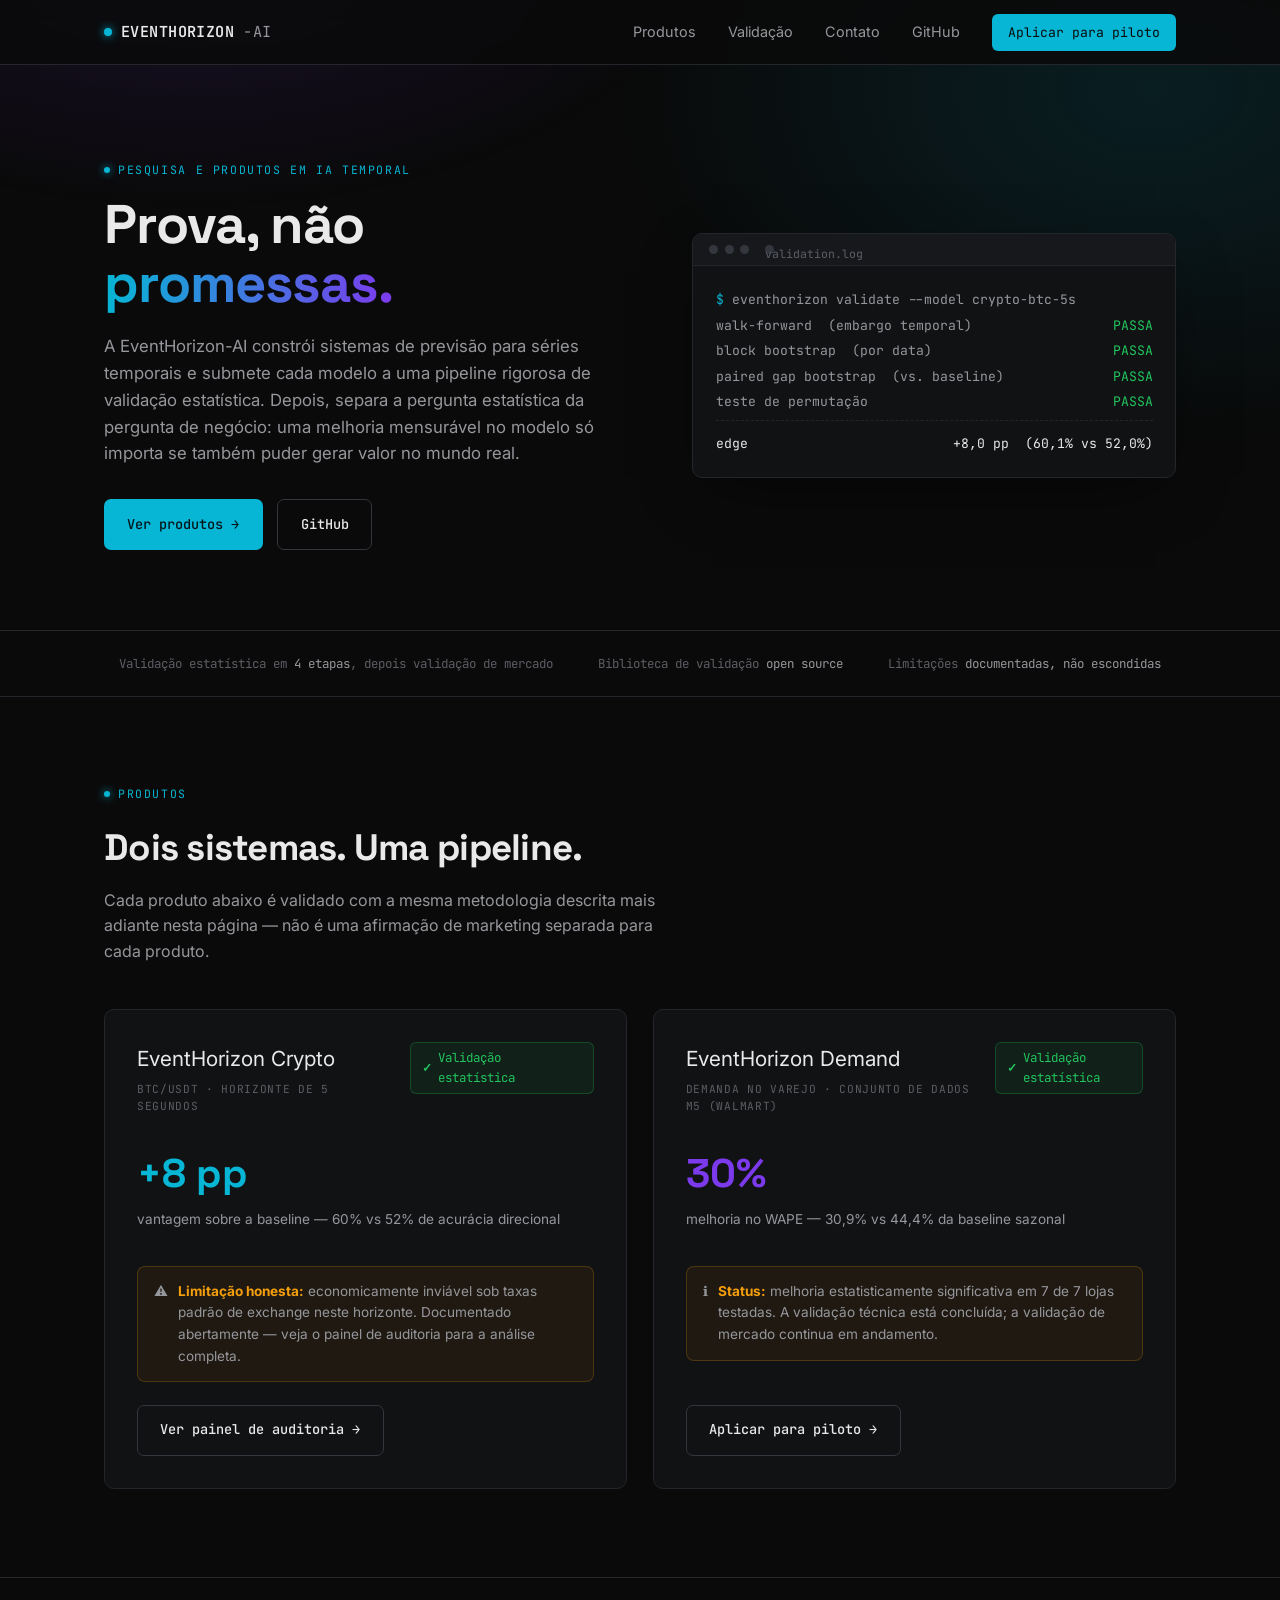
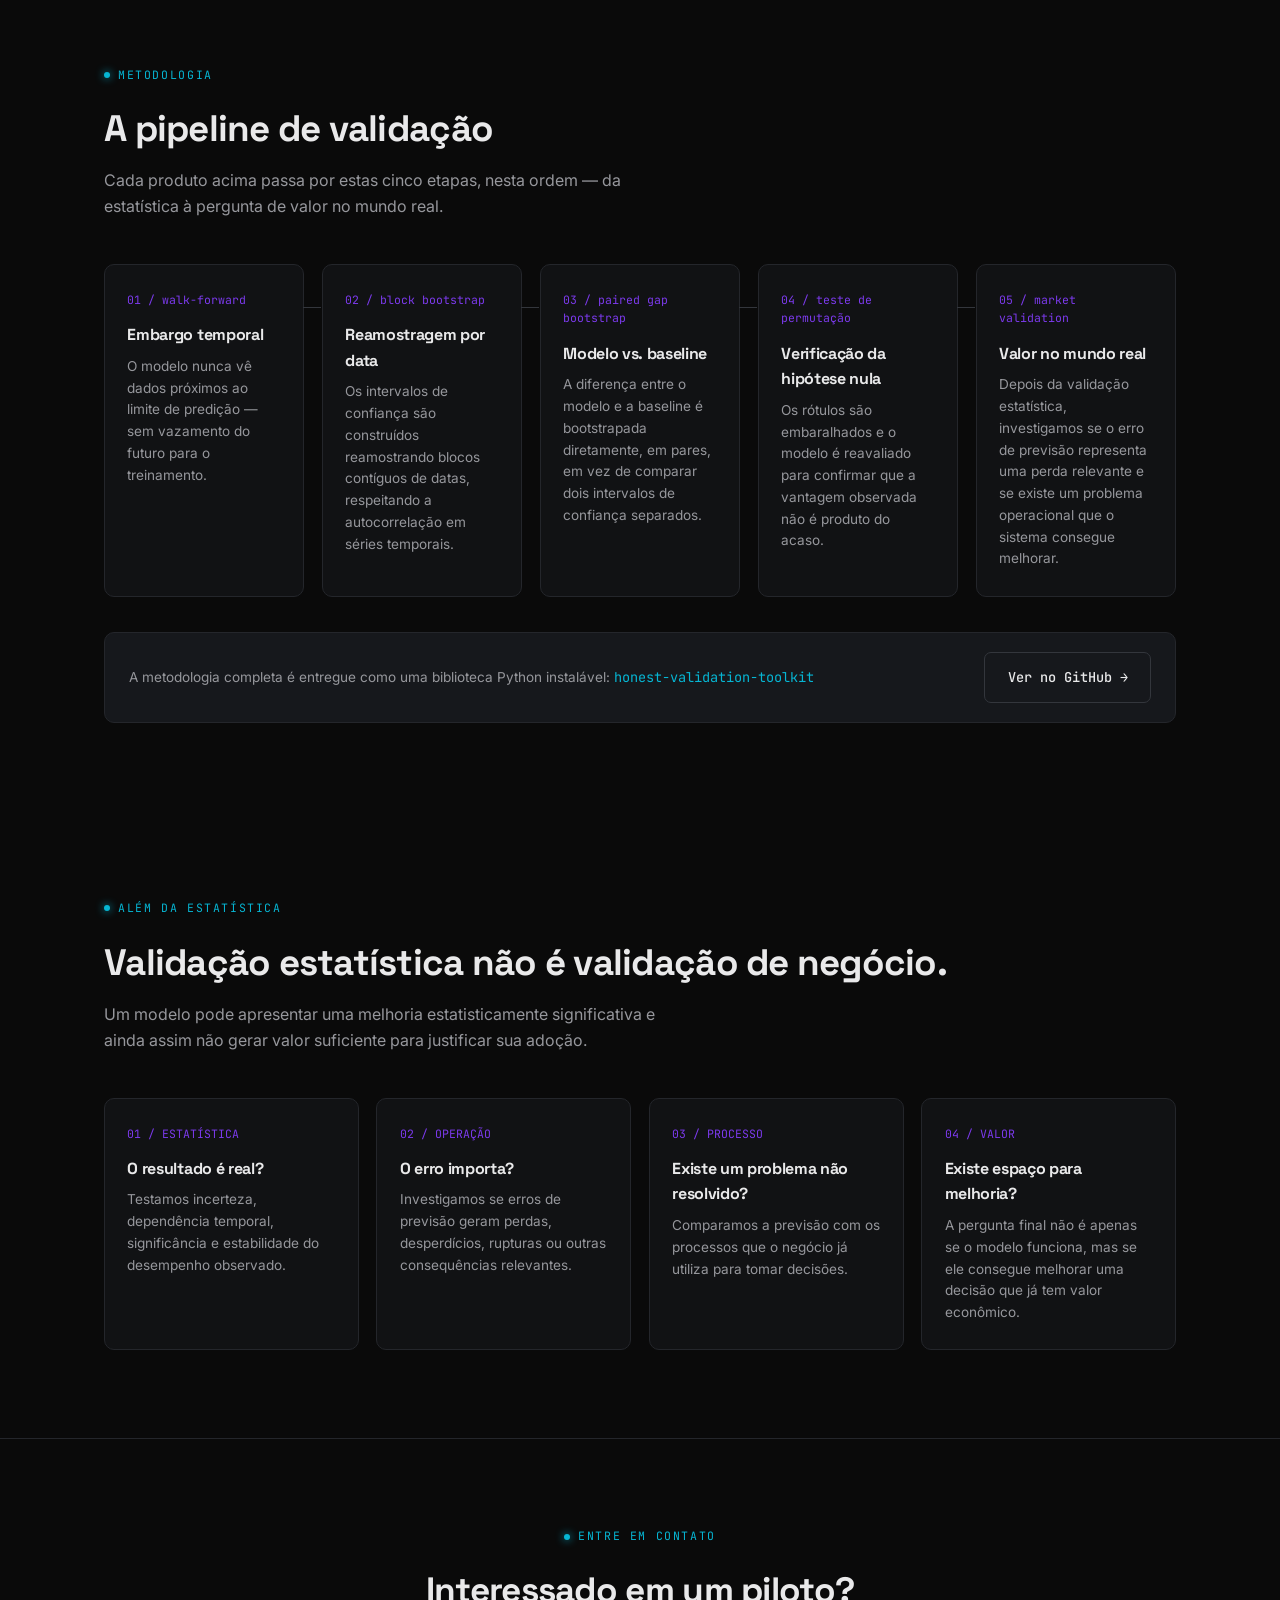
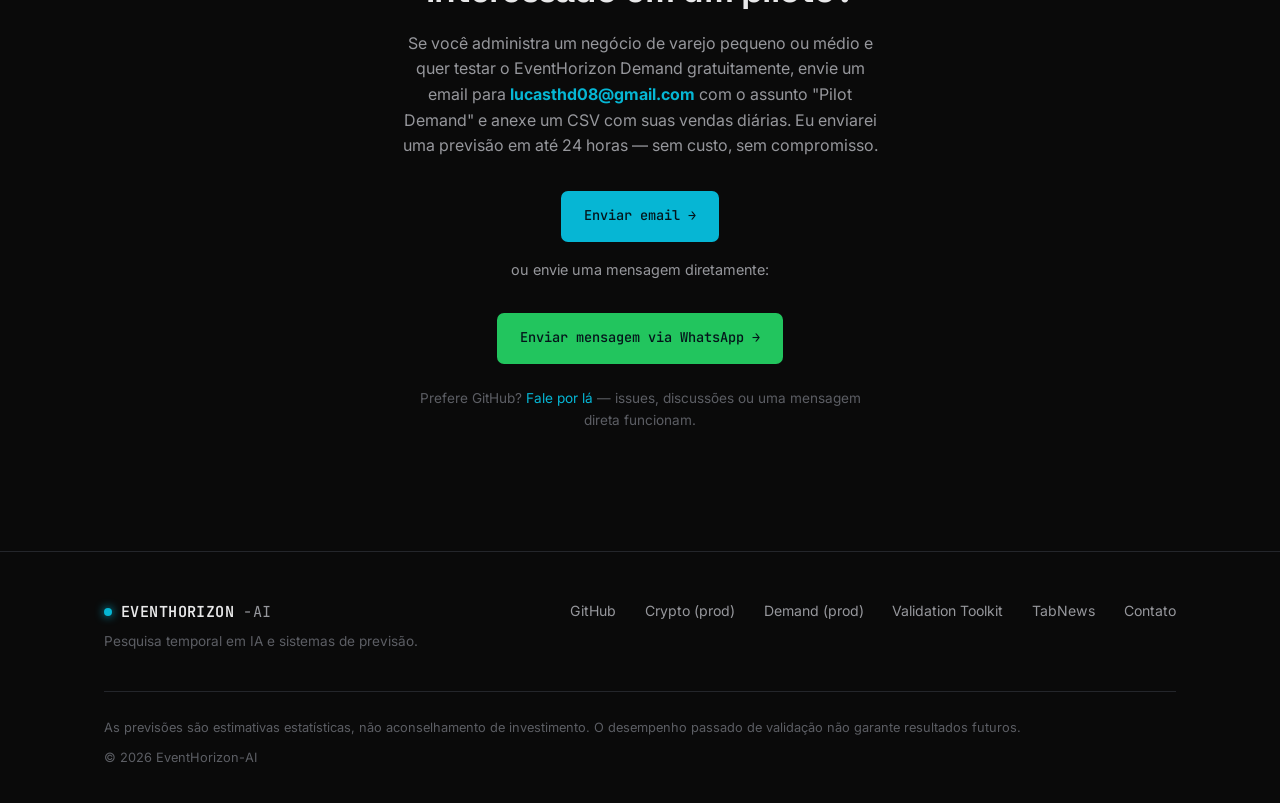
==== commit 17e85a26: "index.html e index-en.html atualizados" ====
--- a/index.html
+++ b/index.html
@@ -4,8 +4,8 @@
 <meta charset="UTF-8">
 <meta name="viewport" content="width=device-width, initial-scale=1.0">
 <meta name="color-scheme" content="dark">
-<title>EventHorizon-AI — Sistemas de Previsão Validados Estatisticamente</title>
-<meta name="description" content="A EventHorizon-AI constrói e valida sistemas de previsão para séries temporais — direção do mercado cripto e demanda no varejo — com a mesma pipeline estatística rigorosa antes de qualquer lançamento. Prova, não promessas.">
+<title>EventHorizon-AI — Previsão e Validação para Séries Temporais</title>
+<meta name="description" content="A EventHorizon-AI constrói e valida sistemas de previsão para séries temporais com rigor estatístico — de mercados cripto à demanda no varejo. Validação estatística e viabilidade econômica são tratadas como hipóteses separadas.">
 <link rel="icon" href="data:,">
 <link rel="preconnect" href="https://fonts.googleapis.com">
 <link rel="preconnect" href="https://fonts.gstatic.com" crossorigin>
@@ -166,7 +166,8 @@
 
   /* ============ PIPELINE DE VALIDAÇÃO ============ */
   .pipeline{ border-top:1px solid var(--border); }
-  .pipeline-grid{ display:grid; grid-template-columns:repeat(4,1fr); gap:1.1rem; margin-top:2.8rem; position:relative; }
+  .pipeline-grid{ display:grid; grid-template-columns:repeat(5,1fr); gap:1.1rem; margin-top:2.8rem; position:relative; }
+  .pipeline-grid.cols-4{ grid-template-columns:repeat(4,1fr); }
   .pipeline-step{
     background:var(--surface); border:1px solid var(--border); border-radius:var(--radius);
     padding:1.6rem 1.4rem; position:relative;
@@ -239,7 +240,7 @@
       <div class="eyebrow">Pesquisa e produtos em IA temporal</div>
       <h1>Prova, não <em>promessas.</em></h1>
       <p class="hero-desc">
-        A EventHorizon-AI constrói sistemas de previsão para mercados de criptomoedas e demanda no varejo e submete cada um deles à mesma pipeline de validação estatística antes de qualquer lançamento. Sem backtests escolhidos à dedo — walk-forward, bootstrap e testes de permutação, publicados abertamente.
+        A EventHorizon-AI constrói sistemas de previsão para séries temporais e submete cada modelo a uma pipeline rigorosa de validação estatística. Depois, separa a pergunta estatística da pergunta de negócio: uma melhoria mensurável no modelo só importa se também puder gerar valor no mundo real.
       </p>
       <div class="hero-cta">
         <a href="#products" class="btn btn-primary">Ver produtos →</a>
@@ -266,7 +267,7 @@
 
 <div class="trust-bar">
   <div class="wrap trust-items">
-    <div>Validação estatística em <span>4 etapas</span> para todos os produtos</div>
+    <div>Validação estatística em <span>4 etapas</span>, depois validação de mercado</div>
     <div>Biblioteca de validação <span>open source</span></div>
     <div>Limitações <span>documentadas, não escondidas</span></div>
   </div>
@@ -288,7 +289,7 @@
             <div class="product-name">EventHorizon Crypto</div>
             <div class="product-tag">BTC/USDT · horizonte de 5 segundos</div>
           </div>
-          <span class="pass-chip">Validado</span>
+          <span class="pass-chip">Validação estatística</span>
         </div>
         <div class="product-metric cyan">+8 pp</div>
         <div class="product-metric-label">vantagem sobre a baseline — 60% vs 52% de acurácia direcional</div>
@@ -306,13 +307,17 @@
             <div class="product-name">EventHorizon Demand</div>
             <div class="product-tag">Demanda no varejo · conjunto de dados M5 (Walmart)</div>
           </div>
-          <span class="pass-chip">Validado</span>
+          <span class="pass-chip">Validação estatística</span>
         </div>
         <div class="product-metric purple">30%</div>
         <div class="product-metric-label">melhoria no WAPE — 30,9% vs 44,4% da baseline sazonal</div>
         <div class="product-honest">
           <span>ℹ️</span>
-          <span><strong>Status:</strong> estatisticamente significativo em 7 de 7 lojas testadas (bootstrap por data, gap pareado vs. baseline). Atualmente aceitando parceiros de piloto.</span>
+          <span>
+            <strong>Status:</strong>
+            melhoria estatisticamente significativa em 7 de 7 lojas testadas.
+            A validação técnica está concluída; a validação de mercado continua em andamento.
+          </span>
         </div>
         <a href="#contact" class="btn btn-outline">Aplicar para piloto →</a>
       </div>
@@ -326,7 +331,7 @@
   <div class="wrap">
     <div class="eyebrow">Metodologia</div>
     <h2>A pipeline de validação</h2>
-    <p class="section-sub">Cada produto acima passa por estas quatro verificações, nesta ordem, antes de um único número ser publicado.</p>
+    <p class="section-sub">Cada produto acima passa por estas cinco etapas, nesta ordem — da estatística à pergunta de valor no mundo real.</p>
 
     <div class="pipeline-grid">
       <div class="pipeline-step">
@@ -351,12 +356,72 @@
         <span class="step-index">04 / teste de permutação</span>
         <h4>Verificação da hipótese nula</h4>
         <p>Os rótulos são embaralhados e o modelo é reavaliado para confirmar que a vantagem observada não é produto do acaso.</p>
+        <span class="pipeline-connector"></span>
+      </div>
+      <div class="pipeline-step">
+        <span class="step-index">05 / market validation</span>
+        <h4>Valor no mundo real</h4>
+        <p>
+          Depois da validação estatística, investigamos se o erro de previsão
+          representa uma perda relevante e se existe um problema operacional
+          que o sistema consegue melhorar.
+        </p>
       </div>
     </div>
 
     <div class="pipeline-lib">
       <p>A metodologia completa é entregue como uma biblioteca Python instalável: <code>honest-validation-toolkit</code></p>
       <a href="https://github.com/EventHorizon-ia/honest-validation-toolkit" target="_blank" rel="noopener" class="btn btn-outline">Ver no GitHub →</a>
+    </div>
+  </div>
+</section>
+
+<!-- ══ O QUE VALIDA / O QUE NÃO VALIDA ══ -->
+<section>
+  <div class="wrap">
+    <div class="eyebrow">Além da estatística</div>
+    <h2>Validação estatística não é validação de negócio.</h2>
+    <p class="section-sub">
+      Um modelo pode apresentar uma melhoria estatisticamente significativa
+      e ainda assim não gerar valor suficiente para justificar sua adoção.
+    </p>
+
+    <div class="pipeline-grid cols-4" style="margin-top:2.8rem;">
+      <div class="pipeline-step">
+        <span class="step-index">01 / ESTATÍSTICA</span>
+        <h4>O resultado é real?</h4>
+        <p>
+          Testamos incerteza, dependência temporal, significância e
+          estabilidade do desempenho observado.
+        </p>
+      </div>
+
+      <div class="pipeline-step">
+        <span class="step-index">02 / OPERAÇÃO</span>
+        <h4>O erro importa?</h4>
+        <p>
+          Investigamos se erros de previsão geram perdas, desperdícios,
+          rupturas ou outras consequências relevantes.
+        </p>
+      </div>
+
+      <div class="pipeline-step">
+        <span class="step-index">03 / PROCESSO</span>
+        <h4>Existe um problema não resolvido?</h4>
+        <p>
+          Comparamos a previsão com os processos que o negócio já utiliza
+          para tomar decisões.
+        </p>
+      </div>
+
+      <div class="pipeline-step">
+        <span class="step-index">04 / VALOR</span>
+        <h4>Existe espaço para melhoria?</h4>
+        <p>
+          A pergunta final não é apenas se o modelo funciona, mas se ele
+          consegue melhorar uma decisão que já tem valor econômico.
+        </p>
+      </div>
     </div>
   </div>
 </section>
